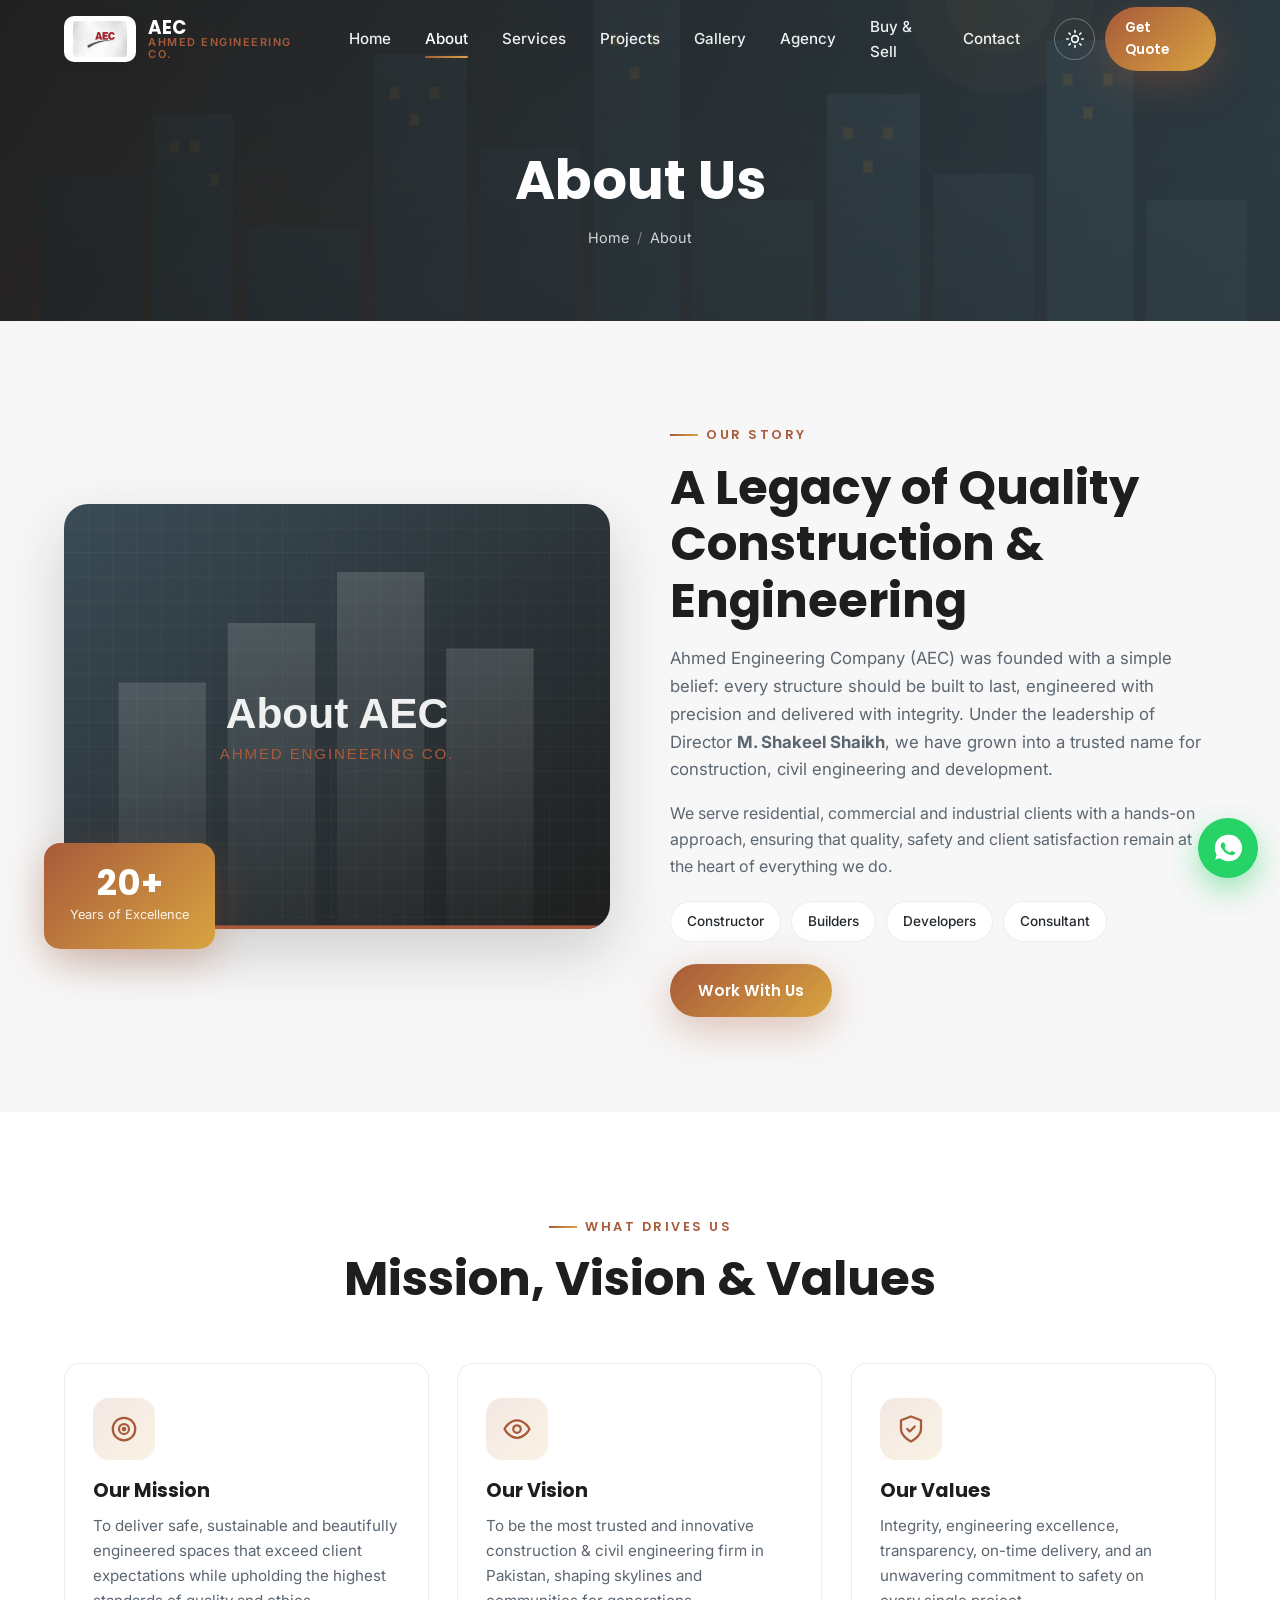
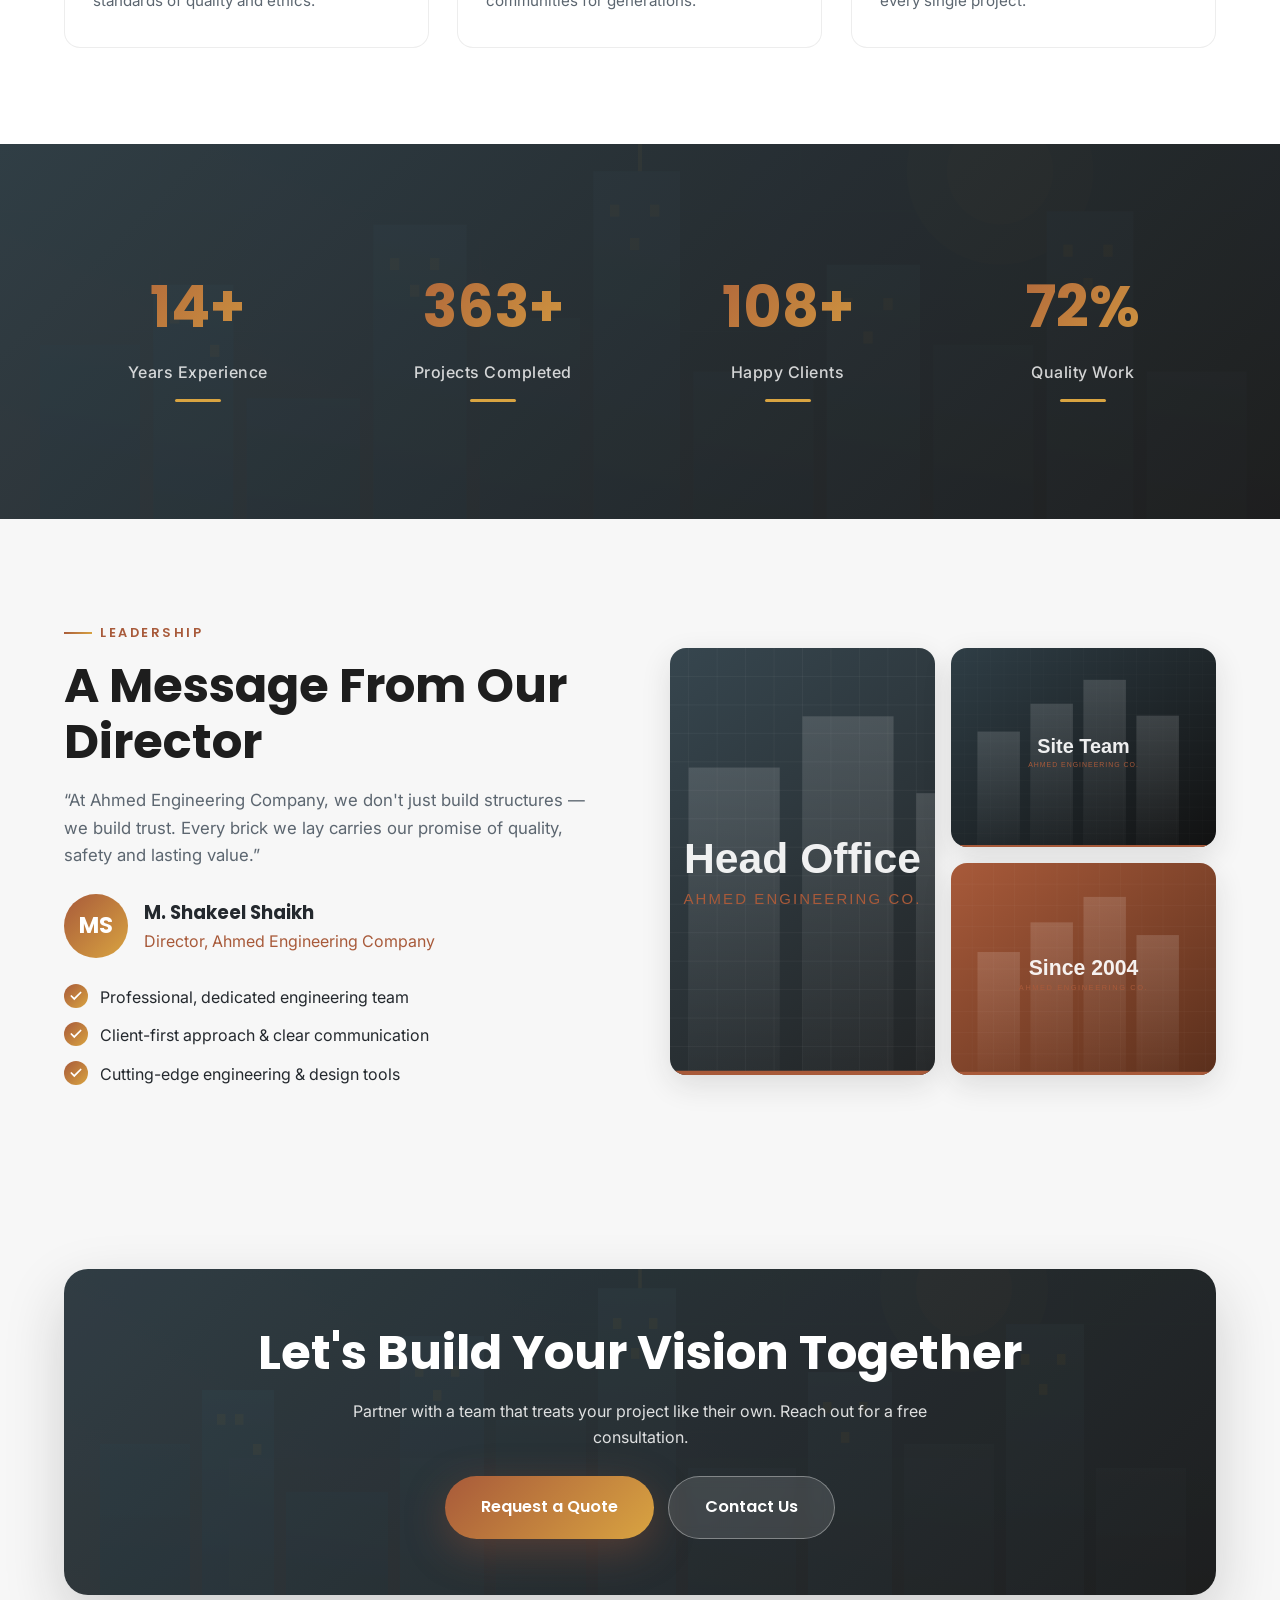
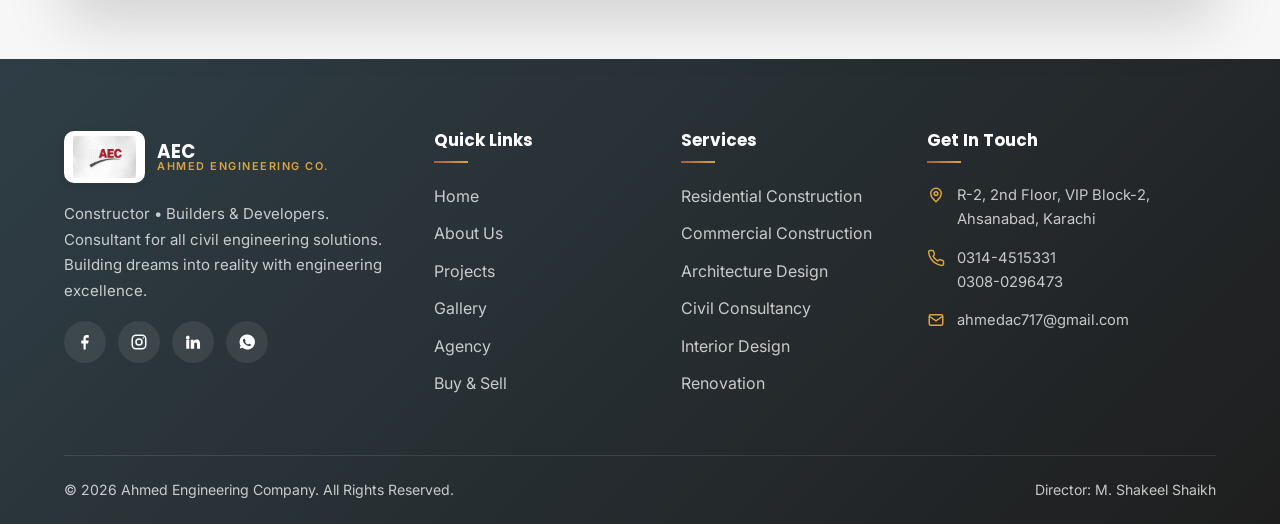
==== about.html @ 9e01f7b5 "wibsite first layer" ====
<!DOCTYPE html>
<html lang="en" data-theme="light">
<head>
  <meta charset="UTF-8" />
  <meta name="viewport" content="width=device-width, initial-scale=1.0" />
  <title>About Us | Ahmed Engineering Company (AEC)</title>
  <meta name="description" content="Learn about Ahmed Engineering Company (AEC) — our mission, vision, experience and professional team led by Director M. Shakeel Shaikh." />
  <meta name="theme-color" content="#A85A3A" />
  <meta property="og:title" content="About Ahmed Engineering Company (AEC)" />
  <meta property="og:description" content="Mission, vision, experience and engineering excellence." />
  <meta property="og:image" content="images/about-main.svg" />
  <link rel="icon" type="image/png" href="images/logo.png" />
  <link rel="preconnect" href="https://fonts.googleapis.com" />
  <link rel="preconnect" href="https://fonts.gstatic.com" crossorigin />
  <link href="https://fonts.googleapis.com/css2?family=Poppins:wght@500;600;700;800&family=Inter:wght@400;500;600&display=swap" rel="stylesheet" />
  <link rel="stylesheet" href="css/style.css" />
  <link rel="stylesheet" href="css/responsive.css" />
</head>
<body>
  <div id="preloader"><div class="preloader-inner"><img src="images/logo.png" alt="AEC logo" class="preloader-logo" /><div class="loader-bar"><span></span></div><div class="preloader-text">LOADING</div></div></div>

  <header class="navbar scrolled">
    <div class="container">
      <a href="index.html" class="brand" aria-label="Home"><img src="images/logo.png" alt="AEC logo" /><span class="brand-text"><b>AEC</b><span>Ahmed Engineering Co.</span></span></a>
      <nav class="nav-links" aria-label="Primary">
        <a href="index.html">Home</a><a href="about.html">About</a><a href="services.html">Services</a><a href="projects.html">Projects</a><a href="gallery.html">Gallery</a><a href="agency.html">Agency</a><a href="buy-sell.html">Buy &amp; Sell</a><a href="contact.html">Contact</a>
      </nav>
      <div class="nav-actions">
        <button class="nav-icon-btn theme-toggle" aria-label="Toggle dark mode"><svg viewBox="0 0 24 24" fill="none" stroke="currentColor" stroke-width="2" stroke-linecap="round" width="20" height="20"><circle cx="12" cy="12" r="4"/><path d="M12 2v2M12 20v2M4.9 4.9l1.4 1.4M17.7 17.7l1.4 1.4M2 12h2M20 12h2M4.9 19.1l1.4-1.4M17.7 6.3l1.4-1.4"/></svg></button>
        <a href="#" class="btn btn-sm nav-cta" data-modal-open="quoteModal">Get Quote</a>
        <button class="hamburger" aria-label="Open menu"><span></span><span></span><span></span></button>
      </div>
    </div>
  </header>
  <nav class="mobile-menu" aria-label="Mobile">
    <a href="index.html">Home</a><a href="about.html">About</a><a href="services.html">Services</a><a href="projects.html">Projects</a><a href="gallery.html">Gallery</a><a href="agency.html">Agency</a><a href="buy-sell.html">Buy &amp; Sell</a><a href="contact.html">Contact</a>
    <a href="#" class="btn" data-modal-open="quoteModal">Request a Quote</a>
  </nav>

  <!-- PAGE HERO -->
  <section class="page-hero">
    <div class="hero-bg"></div>
    <div class="container">
      <h1 class="reveal fade">About Us</h1>
      <div class="breadcrumb reveal fade" data-delay="1"><a href="index.html">Home</a><span class="sep">/</span> About</div>
    </div>
  </section>

  <!-- INTRO -->
  <section class="section">
    <div class="container split">
      <div class="split-media reveal left">
        <div class="image-frame"><img src="images/about-main.svg" alt="AEC company" /></div>
        <div class="exp-badge"><b>20+</b><span>Years of Excellence</span></div>
      </div>
      <div class="split-body reveal right">
        <span class="eyebrow">Our Story</span>
        <h2 class="section-title">A Legacy of Quality Construction &amp; Engineering</h2>
        <p class="section-lead">Ahmed Engineering Company (AEC) was founded with a simple belief: every structure should be built to last, engineered with precision and delivered with integrity. Under the leadership of Director <strong>M. Shakeel Shaikh</strong>, we have grown into a trusted name for construction, civil engineering and development.</p>
        <p style="margin:16px 0;color:var(--text-muted);">We serve residential, commercial and industrial clients with a hands-on approach, ensuring that quality, safety and client satisfaction remain at the heart of everything we do.</p>
        <div class="pill-row" style="margin:22px 0;">
          <span class="pill">Constructor</span><span class="pill">Builders</span><span class="pill">Developers</span><span class="pill">Consultant</span>
        </div>
        <a href="contact.html" class="btn">Work With Us</a>
      </div>
    </div>
  </section>

  <!-- MISSION VISION VALUES -->
  <section class="section" style="background:var(--surface);">
    <div class="container">
      <div class="section-head center">
        <span class="eyebrow reveal fade">What Drives Us</span>
        <h2 class="section-title reveal" data-delay="1">Mission, Vision &amp; Values</h2>
      </div>
      <div class="grid grid-3">
        <div class="service-card reveal" data-delay="1">
          <div class="svc-icon"><svg viewBox="0 0 24 24" fill="none" stroke="currentColor" stroke-width="1.8" stroke-linecap="round" stroke-linejoin="round"><circle cx="12" cy="12" r="9"/><circle cx="12" cy="12" r="4"/><circle cx="12" cy="12" r="1" fill="currentColor"/></svg></div>
          <h3>Our Mission</h3>
          <p>To deliver safe, sustainable and beautifully engineered spaces that exceed client expectations while upholding the highest standards of quality and ethics.</p>
        </div>
        <div class="service-card reveal" data-delay="2">
          <div class="svc-icon"><svg viewBox="0 0 24 24" fill="none" stroke="currentColor" stroke-width="1.8" stroke-linecap="round" stroke-linejoin="round"><path d="M2 12s3.5-7 10-7 10 7 10 7-3.5 7-10 7-10-7-10-7z"/><circle cx="12" cy="12" r="3"/></svg></div>
          <h3>Our Vision</h3>
          <p>To be the most trusted and innovative construction &amp; civil engineering firm in Pakistan, shaping skylines and communities for generations.</p>
        </div>
        <div class="service-card reveal" data-delay="3">
          <div class="svc-icon"><svg viewBox="0 0 24 24" fill="none" stroke="currentColor" stroke-width="1.8" stroke-linecap="round" stroke-linejoin="round"><path d="M12 22s8-4 8-10V5l-8-3-8 3v7c0 6 8 10 8 10z"/><path d="M9 12l2 2 4-4"/></svg></div>
          <h3>Our Values</h3>
          <p>Integrity, engineering excellence, transparency, on-time delivery, and an unwavering commitment to safety on every single project.</p>
        </div>
      </div>
    </div>
  </section>

  <!-- STATS -->
  <section class="section stats">
    <div class="container">
      <div class="grid grid-4">
        <div class="stat reveal" data-delay="1"><div class="num"><span data-count="20" data-suffix="+">0</span></div><div class="label">Years Experience</div><div class="bar"></div></div>
        <div class="stat reveal" data-delay="2"><div class="num"><span data-count="500" data-suffix="+">0</span></div><div class="label">Projects Completed</div><div class="bar"></div></div>
        <div class="stat reveal" data-delay="3"><div class="num"><span data-count="150" data-suffix="+">0</span></div><div class="label">Happy Clients</div><div class="bar"></div></div>
        <div class="stat reveal" data-delay="4"><div class="num"><span data-count="100" data-suffix="%">0</span></div><div class="label">Quality Work</div><div class="bar"></div></div>
      </div>
    </div>
  </section>

  <!-- DIRECTOR / TEAM NOTE -->
  <section class="section">
    <div class="container split">
      <div class="split-body reveal left">
        <span class="eyebrow">Leadership</span>
        <h2 class="section-title">A Message From Our Director</h2>
        <p class="section-lead">&ldquo;At Ahmed Engineering Company, we don't just build structures — we build trust. Every brick we lay carries our promise of quality, safety and lasting value.&rdquo;</p>
        <div style="display:flex;align-items:center;gap:16px;margin-top:24px;">
          <div class="testi-avatar" style="width:64px;height:64px;font-size:1.4rem;">MS</div>
          <div><b style="font-family:var(--font-head);font-size:1.15rem;">M. Shakeel Shaikh</b><br /><span style="color:var(--primary);">Director, Ahmed Engineering Company</span></div>
        </div>
        <ul class="check-list" style="margin-top:26px;">
          <li><span class="ck"><svg viewBox="0 0 24 24" fill="none" stroke="currentColor" stroke-width="3" stroke-linecap="round"><path d="M20 6L9 17l-5-5"/></svg></span> Professional, dedicated engineering team</li>
          <li><span class="ck"><svg viewBox="0 0 24 24" fill="none" stroke="currentColor" stroke-width="3" stroke-linecap="round"><path d="M20 6L9 17l-5-5"/></svg></span> Client-first approach &amp; clear communication</li>
          <li><span class="ck"><svg viewBox="0 0 24 24" fill="none" stroke="currentColor" stroke-width="3" stroke-linecap="round"><path d="M20 6L9 17l-5-5"/></svg></span> Cutting-edge engineering &amp; design tools</li>
        </ul>
      </div>
      <div class="split-media reveal right">
        <div class="image-stack">
          <img src="images/office1.svg" alt="Head office" />
          <img src="images/office3.svg" alt="Site team" />
          <img src="images/about-1.svg" alt="Team meeting" />
        </div>
      </div>
    </div>
  </section>

  <!-- CTA -->
  <section class="section-sm">
    <div class="container">
      <div class="cta-band reveal">
        <h2 class="section-title">Let's Build Your Vision Together</h2>
        <p>Partner with a team that treats your project like their own. Reach out for a free consultation.</p>
        <div class="cta-actions">
          <a href="#" class="btn btn-lg" data-modal-open="quoteModal">Request a Quote</a>
          <a href="contact.html" class="btn btn-lg btn-ghost">Contact Us</a>
        </div>
      </div>
    </div>
  </section>

  <!-- FOOTER (shared) -->
  <footer class="footer">
    <div class="container">
      <div class="footer-grid">
        <div class="footer-about">
          <a href="index.html" class="brand"><img src="images/logo.png" alt="AEC logo" /><span class="brand-text"><b>AEC</b><span style="color:var(--accent);">Ahmed Engineering Co.</span></span></a>
          <p>Constructor • Builders &amp; Developers. Consultant for all civil engineering solutions. Building dreams into reality with engineering excellence.</p>
          <div class="footer-socials">
            <a href="#" aria-label="Facebook"><svg viewBox="0 0 24 24" fill="currentColor"><path d="M13 22v-8h3l1-4h-4V8c0-1 .3-1.7 1.8-1.7H17V2.9C16.5 2.8 15.4 2.7 14.2 2.7 11.7 2.7 10 4.2 10 7.1V10H7v4h3v8z"/></svg></a>
            <a href="#" aria-label="Instagram"><svg viewBox="0 0 24 24" fill="none" stroke="currentColor" stroke-width="2"><rect x="3" y="3" width="18" height="18" rx="5"/><circle cx="12" cy="12" r="4"/><circle cx="17.5" cy="6.5" r="1" fill="currentColor" stroke="none"/></svg></a>
            <a href="#" aria-label="LinkedIn"><svg viewBox="0 0 24 24" fill="currentColor"><path d="M4.98 3.5A2.5 2.5 0 002.5 6a2.5 2.5 0 005 0 2.5 2.5 0 00-2.52-2.5zM3 8.98h4V21H3zM9 8.98h3.8v1.64h.05c.53-1 1.83-2.06 3.76-2.06 4.02 0 4.76 2.64 4.76 6.08V21h-4v-5.3c0-1.26-.02-2.9-1.77-2.9-1.77 0-2.04 1.38-2.04 2.8V21H9z"/></svg></a>
            <a href="https://wa.me/923144515331" aria-label="WhatsApp"><svg viewBox="0 0 24 24" fill="currentColor"><path d="M12 2a10 10 0 00-8.6 15l-1 3.6 3.7-1A10 10 0 1012 2zm5.3 14.2c-.2.6-1.3 1.2-1.8 1.2s-1.2.2-3.7-.9-4-3.6-4.2-3.8-1-1.3-1-2.5.6-1.8.9-2.1c.2-.2.5-.3.7-.3h.5c.2 0 .4 0 .6.5l.8 2c.1.2.1.4 0 .5l-.4.6c-.2.2-.3.4-.1.7s.7 1.2 1.5 1.9c1 .9 1.8 1.1 2.1 1.3s.4.1.6-.1l.7-.8c.2-.2.4-.2.6-.1l1.9.9c.2.1.4.2.5.3s.1.7-.1 1.3z"/></svg></a>
          </div>
        </div>
        <div><h4>Quick Links</h4><ul class="footer-links"><li><a href="index.html">Home</a></li><li><a href="about.html">About Us</a></li><li><a href="projects.html">Projects</a></li><li><a href="gallery.html">Gallery</a></li><li><a href="agency.html">Agency</a></li><li><a href="buy-sell.html">Buy &amp; Sell</a></li></ul></div>
        <div><h4>Services</h4><ul class="footer-links"><li><a href="services.html">Residential Construction</a></li><li><a href="services.html">Commercial Construction</a></li><li><a href="services.html">Architecture Design</a></li><li><a href="services.html">Civil Consultancy</a></li><li><a href="services.html">Interior Design</a></li><li><a href="services.html">Renovation</a></li></ul></div>
        <div><h4>Get In Touch</h4><ul class="footer-contact">
          <li><svg viewBox="0 0 24 24" fill="none" stroke="currentColor" stroke-width="2"><path d="M12 21s-7-6.2-7-11a7 7 0 0114 0c0 4.8-7 11-7 11z"/><circle cx="12" cy="10" r="2.5"/></svg><span>R-2, 2nd Floor, VIP Block-2, Ahsanabad, Karachi</span></li>
          <li><svg viewBox="0 0 24 24" fill="none" stroke="currentColor" stroke-width="2"><path d="M22 16.9v3a2 2 0 01-2.2 2 19.8 19.8 0 01-8.6-3 19.5 19.5 0 01-6-6 19.8 19.8 0 01-3-8.6A2 2 0 014.1 2h3a2 2 0 012 1.7c.1.9.3 1.8.6 2.6a2 2 0 01-.5 2.1L8.1 9.9a16 16 0 006 6l1.5-1.1a2 2 0 012.1-.5c.8.3 1.7.5 2.6.6a2 2 0 011.7 2z"/></svg><span><a href="tel:03144515331">0314-4515331</a><br /><a href="tel:03080296473">0308-0296473</a></span></li>
          <li><svg viewBox="0 0 24 24" fill="none" stroke="currentColor" stroke-width="2"><rect x="3" y="5" width="18" height="14" rx="2"/><path d="M3 7l9 6 9-6"/></svg><a href="mailto:ahmedac717@gmail.com">ahmedac717@gmail.com</a></li>
        </ul></div>
      </div>
      <div class="footer-bottom"><span>&copy; <span class="js-year">2026</span> Ahmed Engineering Company. All Rights Reserved.</span><span>Director: M. Shakeel Shaikh</span></div>
    </div>
  </footer>

  <a class="whatsapp-float" href="https://wa.me/923144515331?text=Hello%20Ahmed%20Engineering%20Company%2C%20I%20need%20information%20about%20your%20construction%20services." target="_blank" rel="noopener" aria-label="Chat on WhatsApp"><span class="wa-tip">Chat with us</span><svg viewBox="0 0 24 24" fill="currentColor"><path d="M12 2a10 10 0 00-8.6 15l-1 3.6 3.7-1A10 10 0 1012 2zm5.3 14.2c-.2.6-1.3 1.2-1.8 1.2s-1.2.2-3.7-.9-4-3.6-4.2-3.8-1-1.3-1-2.5.6-1.8.9-2.1c.2-.2.5-.3.7-.3h.5c.2 0 .4 0 .6.5l.8 2c.1.2.1.4 0 .5l-.4.6c-.2.2-.3.4-.1.7s.7 1.2 1.5 1.9c1 .9 1.8 1.1 2.1 1.3s.4.1.6-.1l.7-.8c.2-.2.4-.2.6-.1l1.9.9c.2.1.4.2.5.3s.1.7-.1 1.3z"/></svg></a>
  <button class="back-top" aria-label="Back to top"><svg viewBox="0 0 24 24" fill="none" stroke="currentColor" stroke-width="2.5" stroke-linecap="round"><path d="M12 19V5M5 12l7-7 7 7"/></svg></button>

  <!-- QUOTE MODAL -->
  <div class="modal" id="quoteModal" role="dialog" aria-modal="true" aria-labelledby="quoteTitle">
    <div class="modal-backdrop"></div>
    <div class="modal-box">
      <button class="modal-close" data-modal-close aria-label="Close"><svg viewBox="0 0 24 24" fill="none" stroke="currentColor" stroke-width="2" stroke-linecap="round"><path d="M18 6L6 18M6 6l12 12"/></svg></button>
      <h3 id="quoteTitle">Request a Quote</h3>
      <p class="sub">Tell us about your project and we'll get back to you within 24 hours.</p>
      <form class="form-grid" data-validate data-message="Thank you! Your quote request has been received." novalidate>
        <div class="field"><label>Full Name</label><input type="text" placeholder="Your name" data-required /><span class="error-msg"></span></div>
        <div class="field"><label>Phone Number</label><input type="tel" placeholder="03XX-XXXXXXX" data-required data-type="phone" /><span class="error-msg"></span></div>
        <div class="field"><label>Service Needed</label><select data-required><option value="">Select a service</option><option>Residential Construction</option><option>Commercial Construction</option><option>Architecture Design</option><option>Civil Engineering Consultancy</option><option>Interior Design</option><option>Renovation</option><option>Other</option></select><span class="error-msg"></span></div>
        <div class="field"><label>Project Details</label><textarea placeholder="Briefly describe your project..." data-required></textarea><span class="error-msg"></span></div>
        <p class="form-success"></p>
        <button type="submit" class="btn btn-lg">Submit Request</button>
      </form>
    </div>
  </div>

  <script src="js/script.js"></script>
</body>
</html>
---- css/style.css ----
/* =====================================================================
   Ahmed Engineering Company (AEC) — Main Stylesheet
   Premium Architecture & Construction Theme
   Author: AEC Web
   Sections: 1.Variables 2.Reset 3.Utilities 4.Preloader 5.Navbar
   6.Buttons 7.Hero 8.Sections 9.Cards 10.Counters 11.Timeline
   12.Testimonials 13.FAQ 14.Forms 15.Footer 16.Floating UI
   17.Modals/Lightbox 18.Animations
   ===================================================================== */

/* ------------------------- 1. VARIABLES ---------------------------- */
:root {
  --primary: #A85A3A;
  --primary-dark: #8a4629;
  --dark: #1E1E1E;
  --secondary: #2F3E46;
  --accent: #D9A441;
  --bg: #F7F7F7;
  --white: #FFFFFF;

  /* Semantic (light theme) */
  --page-bg: var(--bg);
  --surface: var(--white);
  --surface-2: #ffffff;
  --text: #24292e;
  --text-muted: #5c6670;
  --heading: #1E1E1E;
  --border: rgba(30, 30, 30, 0.08);
  --nav-bg: rgba(255, 255, 255, 0.72);
  --glass-bg: rgba(255, 255, 255, 0.55);
  --glass-border: rgba(255, 255, 255, 0.4);

  --grad-primary: linear-gradient(135deg, #A85A3A 0%, #D9A441 100%);
  --grad-dark: linear-gradient(135deg, #2F3E46 0%, #1E1E1E 100%);

  --shadow-sm: 0 2px 8px rgba(30, 30, 30, 0.08);
  --shadow-md: 0 10px 30px rgba(30, 30, 30, 0.12);
  --shadow-lg: 0 24px 60px rgba(30, 30, 30, 0.18);
  --shadow-glow: 0 12px 40px rgba(168, 90, 58, 0.35);

  --radius-sm: 10px;
  --radius: 16px;
  --radius-lg: 24px;
  --radius-pill: 999px;

  --font-head: 'Poppins', system-ui, sans-serif;
  --font-body: 'Inter', system-ui, sans-serif;

  --container: 1200px;
  --nav-h: 78px;
  --transition: 0.35s cubic-bezier(0.16, 1, 0.3, 1);
}

/* Dark theme overrides */
[data-theme="dark"] {
  --page-bg: #141414;
  --surface: #1f1f1f;
  --surface-2: #262626;
  --text: #e6e6e6;
  --text-muted: #a5adb5;
  --heading: #ffffff;
  --border: rgba(255, 255, 255, 0.09);
  --nav-bg: rgba(20, 20, 20, 0.72);
  --glass-bg: rgba(38, 38, 38, 0.55);
  --glass-border: rgba(255, 255, 255, 0.08);
  --shadow-sm: 0 2px 8px rgba(0, 0, 0, 0.4);
  --shadow-md: 0 10px 30px rgba(0, 0, 0, 0.5);
  --shadow-lg: 0 24px 60px rgba(0, 0, 0, 0.6);
}

/* ------------------------- 2. RESET -------------------------------- */
*, *::before, *::after { box-sizing: border-box; margin: 0; padding: 0; }
html { scroll-behavior: smooth; -webkit-text-size-adjust: 100%; }
body {
  font-family: var(--font-body);
  color: var(--text);
  background: var(--page-bg);
  line-height: 1.65;
  overflow-x: hidden;
  transition: background var(--transition), color var(--transition);
}
img { max-width: 100%; display: block; }
a { color: inherit; text-decoration: none; }
ul { list-style: none; }
button, input, textarea, select { font-family: inherit; font-size: inherit; color: inherit; }
h1, h2, h3, h4, h5 { font-family: var(--font-head); color: var(--heading); font-weight: 700; line-height: 1.18; }
:focus-visible { outline: 3px solid var(--accent); outline-offset: 2px; }

/* ------------------------- 3. UTILITIES ---------------------------- */
.container { width: 100%; max-width: var(--container); margin: 0 auto; padding: 0 24px; }
.section { padding: 96px 0; }
.section-sm { padding: 64px 0; }
.text-center { text-align: center; }
.grad-text {
  background: var(--grad-primary);
  -webkit-background-clip: text; background-clip: text;
  -webkit-text-fill-color: transparent; color: transparent;
}
.eyebrow {
  display: inline-flex; align-items: center; gap: 8px;
  font-family: var(--font-head); font-weight: 600; font-size: 0.8rem;
  letter-spacing: 2.5px; text-transform: uppercase; color: var(--primary);
  margin-bottom: 14px;
}
.eyebrow::before { content: ""; width: 28px; height: 2px; background: var(--grad-primary); }
.section-title { font-size: clamp(1.9rem, 4vw, 3rem); margin-bottom: 16px; }
.section-lead { color: var(--text-muted); max-width: 640px; font-size: 1.05rem; }
.section-head { margin-bottom: 56px; }
.section-head.center { text-align: center; }
.section-head.center .section-lead { margin: 0 auto; }
.divider-line { height: 1px; background: var(--border); border: 0; }

/* ------------------------- 4. PRELOADER ---------------------------- */
#preloader {
  position: fixed; inset: 0; z-index: 9999;
  display: grid; place-items: center;
  background: var(--grad-dark);
  transition: opacity 0.6s ease, visibility 0.6s ease;
}
#preloader.hidden { opacity: 0; visibility: hidden; }
.preloader-inner { display: grid; place-items: center; gap: 22px; }
.preloader-logo {
  width: 130px; filter: drop-shadow(0 8px 24px rgba(0,0,0,0.4));
  animation: floaty 2.4s ease-in-out infinite;
  background: #fff; padding: 10px 16px; border-radius: 12px;
}
.loader-bar { width: 190px; height: 4px; border-radius: 4px; background: rgba(255,255,255,0.15); overflow: hidden; }
.loader-bar span { display: block; height: 100%; width: 40%; background: var(--grad-primary); border-radius: 4px; animation: loaderMove 1.1s ease-in-out infinite; }
.preloader-text { color: rgba(255,255,255,0.7); font-family: var(--font-head); letter-spacing: 4px; font-size: 0.75rem; }
@keyframes loaderMove { 0% { transform: translateX(-120%); } 100% { transform: translateX(360%); } }
@keyframes floaty { 0%,100% { transform: translateY(0); } 50% { transform: translateY(-10px); } }

/* ------------------------- 5. NAVBAR ------------------------------- */
.navbar {
  position: fixed; top: 0; left: 0; right: 0; z-index: 1000;
  height: var(--nav-h);
  display: flex; align-items: center;
  background: transparent;
  transition: background var(--transition), box-shadow var(--transition), height var(--transition);
}
.navbar .container { display: flex; align-items: center; justify-content: space-between; gap: 20px; }
.navbar.scrolled {
  background: var(--nav-bg);
  backdrop-filter: blur(16px) saturate(160%);
  -webkit-backdrop-filter: blur(16px) saturate(160%);
  box-shadow: var(--shadow-sm);
  height: 66px;
  border-bottom: 1px solid var(--border);
}
.brand { display: flex; align-items: center; gap: 12px; }
.brand img { height: 46px; width: auto; background: #fff; padding: 5px 9px; border-radius: 10px; box-shadow: var(--shadow-sm); }
.brand-text { display: flex; flex-direction: column; line-height: 1.05; }
.brand-text b { font-family: var(--font-head); font-weight: 700; font-size: 1.15rem; color: var(--heading); }
.brand-text span { font-size: 0.68rem; letter-spacing: 1.5px; text-transform: uppercase; color: var(--primary); font-weight: 600; }
/* On transparent hero, force light brand text */
.navbar:not(.scrolled) .brand-text b { color: #fff; }
.navbar:not(.scrolled) .nav-links a { color: rgba(255,255,255,0.92); }
.navbar:not(.scrolled) .nav-icon-btn { color: #fff; border-color: rgba(255,255,255,0.3); }

.nav-links { display: flex; align-items: center; gap: 6px; }
.nav-links a {
  position: relative; padding: 10px 14px; border-radius: var(--radius-pill);
  font-weight: 500; font-size: 0.95rem; color: var(--text);
  transition: color var(--transition), background var(--transition);
}
.nav-links a::after {
  content: ""; position: absolute; left: 14px; right: 14px; bottom: 4px; height: 2px;
  background: var(--grad-primary); transform: scaleX(0); transform-origin: left;
  transition: transform var(--transition); border-radius: 2px;
}
.nav-links a:hover, .nav-links a.active { color: var(--primary); }
.nav-links a.active::after, .nav-links a:hover::after { transform: scaleX(1); }
.navbar:not(.scrolled) .nav-links a:hover, .navbar:not(.scrolled) .nav-links a.active { color: #fff; }

.nav-actions { display: flex; align-items: center; gap: 10px; }
.nav-icon-btn {
  width: 42px; height: 42px; display: grid; place-items: center;
  border-radius: 50%; border: 1px solid var(--border); background: transparent;
  color: var(--text); cursor: pointer; transition: var(--transition);
}
.nav-icon-btn:hover { background: var(--primary); color: #fff; border-color: var(--primary); transform: translateY(-2px); }
.nav-cta { display: inline-flex; }

.hamburger {
  display: none; width: 44px; height: 44px; border: 0; background: transparent; cursor: pointer;
  flex-direction: column; justify-content: center; align-items: center; gap: 5px;
}
.hamburger span { width: 24px; height: 2px; background: var(--heading); border-radius: 2px; transition: var(--transition); }
.navbar:not(.scrolled) .hamburger span { background: #fff; }
.hamburger.open span:nth-child(1) { transform: translateY(7px) rotate(45deg); }
.hamburger.open span:nth-child(2) { opacity: 0; }
.hamburger.open span:nth-child(3) { transform: translateY(-7px) rotate(-45deg); }

/* Mobile menu overlay */
.mobile-menu {
  position: fixed; inset: 0; z-index: 999; padding: 100px 28px 40px;
  background: var(--grad-dark);
  display: flex; flex-direction: column; gap: 6px;
  transform: translateX(100%); transition: transform 0.45s cubic-bezier(0.16,1,0.3,1);
  visibility: hidden;
}
.mobile-menu.open { transform: translateX(0); visibility: visible; }
.mobile-menu a {
  color: #fff; font-family: var(--font-head); font-size: 1.35rem; font-weight: 500;
  padding: 14px 4px; border-bottom: 1px solid rgba(255,255,255,0.08);
}
.mobile-menu a.active { color: var(--accent); }
.mobile-menu .btn { margin-top: 24px; }

/* ------------------------- 6. BUTTONS ------------------------------ */
.btn {
  --btn-bg: var(--grad-primary);
  position: relative; overflow: hidden;
  display: inline-flex; align-items: center; justify-content: center; gap: 9px;
  padding: 14px 28px; border: 0; border-radius: var(--radius-pill); cursor: pointer;
  font-family: var(--font-head); font-weight: 600; font-size: 0.95rem;
  background: var(--btn-bg); color: #fff; box-shadow: var(--shadow-glow);
  transition: transform var(--transition), box-shadow var(--transition), background var(--transition);
  isolation: isolate;
}
.btn:hover { transform: translateY(-3px); box-shadow: 0 18px 44px rgba(168,90,58,0.45); }
.btn:active { transform: translateY(-1px) scale(0.99); }
.btn svg { width: 18px; height: 18px; }
.btn-outline { background: transparent; color: var(--primary); border: 2px solid var(--primary); box-shadow: none; }
.btn-outline:hover { background: var(--primary); color: #fff; box-shadow: var(--shadow-glow); }
.btn-ghost { background: rgba(255,255,255,0.12); color: #fff; box-shadow: none; border: 1px solid rgba(255,255,255,0.35); backdrop-filter: blur(6px); }
.btn-ghost:hover { background: rgba(255,255,255,0.22); box-shadow: none; }
.btn-dark { background: var(--grad-dark); }
.btn-sm { padding: 10px 20px; font-size: 0.85rem; }
.btn-lg { padding: 17px 36px; font-size: 1.02rem; }
/* Ripple element injected by JS */
.ripple { position: absolute; border-radius: 50%; transform: scale(0); background: rgba(255,255,255,0.5); animation: ripple 0.6s ease-out; pointer-events: none; z-index: -1; }
@keyframes ripple { to { transform: scale(3.2); opacity: 0; } }

/* ------------------------- 7. HERO -------------------------------- */
.hero {
  position: relative; min-height: 100vh; display: flex; align-items: center;
  color: #fff; overflow: hidden;
}
.hero-bg {
  position: absolute; inset: -10% 0; z-index: -2;
  background: url("../images/hero.svg") center/cover no-repeat;
  will-change: transform;
}
.hero::after {
  content: ""; position: absolute; inset: 0; z-index: -1;
  background: linear-gradient(120deg, rgba(30,30,30,0.85) 0%, rgba(47,62,70,0.68) 55%, rgba(168,90,58,0.45) 100%);
}
.hero-content { max-width: 760px; padding-top: var(--nav-h); }
.hero-badge {
  display: inline-flex; align-items: center; gap: 8px; padding: 8px 16px;
  border-radius: var(--radius-pill); background: rgba(255,255,255,0.12);
  border: 1px solid rgba(255,255,255,0.25); backdrop-filter: blur(8px);
  font-size: 0.8rem; letter-spacing: 1px; margin-bottom: 22px; font-weight: 500;
}
.hero-badge .dot { width: 9px; height: 9px; border-radius: 50%; background: var(--accent); box-shadow: 0 0 0 4px rgba(217,164,65,0.25); }
.hero h1 { color: #fff; font-size: clamp(2.4rem, 6vw, 4.6rem); letter-spacing: -1px; margin-bottom: 20px; }
.hero h1 span { display: inline-block; }
.hero p { font-size: clamp(1rem, 2vw, 1.22rem); color: rgba(255,255,255,0.88); max-width: 600px; margin-bottom: 34px; }
.hero-actions { display: flex; flex-wrap: wrap; gap: 16px; }
.hero-scroll {
  position: absolute; bottom: 28px; left: 50%; transform: translateX(-50%);
  display: flex; flex-direction: column; align-items: center; gap: 8px;
  color: rgba(255,255,255,0.75); font-size: 0.72rem; letter-spacing: 2px; text-transform: uppercase;
}
.hero-scroll .mouse { width: 26px; height: 42px; border: 2px solid rgba(255,255,255,0.6); border-radius: 14px; position: relative; }
.hero-scroll .mouse::before { content: ""; position: absolute; top: 8px; left: 50%; transform: translateX(-50%); width: 4px; height: 8px; background: #fff; border-radius: 2px; animation: scrollWheel 1.6s infinite; }
@keyframes scrollWheel { 0% { opacity: 0; transform: translate(-50%, 0); } 40% { opacity: 1; } 80% { opacity: 0; transform: translate(-50%, 14px); } }

/* small page hero for inner pages */
.page-hero {
  position: relative; padding: calc(var(--nav-h) + 70px) 0 70px; color: #fff; text-align: center; overflow: hidden;
}
.page-hero .hero-bg { inset: 0; }
.page-hero::after { content: ""; position: absolute; inset: 0; z-index: -1; background: linear-gradient(120deg, rgba(30,30,30,0.9), rgba(47,62,70,0.7)); }
.page-hero h1 { color: #fff; font-size: clamp(2rem, 5vw, 3.4rem); margin-bottom: 12px; }
.breadcrumb { display: inline-flex; gap: 8px; align-items: center; color: rgba(255,255,255,0.8); font-size: 0.9rem; }
.breadcrumb a:hover { color: var(--accent); }
.breadcrumb .sep { opacity: 0.5; }

/* ------------------------- 8. LAYOUT GRIDS ------------------------- */
.grid { display: grid; gap: 28px; }
.grid-2 { grid-template-columns: repeat(2, 1fr); }
.grid-3 { grid-template-columns: repeat(3, 1fr); }
.grid-4 { grid-template-columns: repeat(4, 1fr); }
.split { display: grid; grid-template-columns: 1fr 1fr; gap: 60px; align-items: center; }

/* ------------------------- 9. CARDS ------------------------------- */
/* Service card */
.service-card {
  position: relative; background: var(--surface); border: 1px solid var(--border);
  border-radius: var(--radius); padding: 34px 28px; overflow: hidden;
  transition: transform var(--transition), box-shadow var(--transition), border-color var(--transition);
}
.service-card::before {
  content: ""; position: absolute; inset: 0; opacity: 0; transition: opacity var(--transition);
  background: var(--grad-primary); z-index: 0;
}
.service-card > * { position: relative; z-index: 1; }
.service-card:hover { transform: translateY(-10px); box-shadow: var(--shadow-lg); border-color: transparent; }
.service-card:hover::before { opacity: 1; }
.service-card:hover .svc-icon, .service-card:hover h3, .service-card:hover p { color: #fff; }
.service-card:hover .svc-icon { background: rgba(255,255,255,0.18); }
.svc-icon {
  width: 62px; height: 62px; border-radius: 16px; display: grid; place-items: center;
  background: linear-gradient(135deg, rgba(168,90,58,0.14), rgba(217,164,65,0.14));
  color: var(--primary); margin-bottom: 20px; transition: var(--transition);
}
.svc-icon svg { width: 30px; height: 30px; }
.service-card h3 { font-size: 1.2rem; margin-bottom: 10px; transition: color var(--transition); }
.service-card p { color: var(--text-muted); font-size: 0.95rem; transition: color var(--transition); }
.svc-num { position: absolute; top: 18px; right: 22px; font-family: var(--font-head); font-weight: 700; font-size: 2.2rem; opacity: 0.08; z-index: 1; }

/* Project card */
.project-card {
  position: relative; border-radius: var(--radius); overflow: hidden; background: var(--surface);
  box-shadow: var(--shadow-sm); transition: transform var(--transition), box-shadow var(--transition);
}
.project-card:hover { transform: translateY(-8px); box-shadow: var(--shadow-lg); }
.project-media { position: relative; aspect-ratio: 4/3; overflow: hidden; }
.project-media img { width: 100%; height: 100%; object-fit: cover; transition: transform 0.7s cubic-bezier(0.16,1,0.3,1); }
.project-card:hover .project-media img { transform: scale(1.09); }
.project-tag {
  position: absolute; top: 14px; left: 14px; z-index: 2; padding: 6px 14px; border-radius: var(--radius-pill);
  background: var(--grad-primary); color: #fff; font-size: 0.72rem; font-weight: 600; letter-spacing: 0.5px; text-transform: uppercase;
}
.project-body { padding: 22px 24px 26px; }
.project-body h3 { font-size: 1.2rem; margin-bottom: 6px; }
.project-loc { display: inline-flex; align-items: center; gap: 6px; color: var(--primary); font-size: 0.85rem; font-weight: 500; margin-bottom: 12px; }
.project-loc svg { width: 15px; height: 15px; }
.project-body p { color: var(--text-muted); font-size: 0.92rem; margin-bottom: 16px; }
.link-arrow { display: inline-flex; align-items: center; gap: 7px; color: var(--primary); font-weight: 600; font-family: var(--font-head); font-size: 0.9rem; }
.link-arrow svg { width: 17px; height: 17px; transition: transform var(--transition); }
.link-arrow:hover svg { transform: translateX(5px); }

/* Filter buttons */
.filter-bar { display: flex; flex-wrap: wrap; justify-content: center; gap: 10px; margin-bottom: 44px; }
.filter-btn {
  padding: 10px 22px; border-radius: var(--radius-pill); border: 1px solid var(--border);
  background: var(--surface); color: var(--text-muted); font-family: var(--font-head); font-weight: 500;
  cursor: pointer; transition: var(--transition);
}
.filter-btn:hover { color: var(--primary); border-color: var(--primary); }
.filter-btn.active { background: var(--grad-primary); color: #fff; border-color: transparent; box-shadow: var(--shadow-glow); }

/* Feature/glass card */
.glass-card {
  background: var(--glass-bg); border: 1px solid var(--glass-border); border-radius: var(--radius);
  backdrop-filter: blur(14px); -webkit-backdrop-filter: blur(14px); padding: 30px;
  box-shadow: var(--shadow-md);
}
.feature-item { display: flex; gap: 16px; align-items: flex-start; }
.feature-item .fi-icon { flex: 0 0 auto; width: 52px; height: 52px; border-radius: 14px; display: grid; place-items: center; background: var(--grad-primary); color: #fff; }
.feature-item .fi-icon svg { width: 25px; height: 25px; }
.feature-item h4 { font-size: 1.08rem; margin-bottom: 5px; }
.feature-item p { color: var(--text-muted); font-size: 0.92rem; }

/* Team card */
.team-card { background: var(--surface); border: 1px solid var(--border); border-radius: var(--radius); overflow: hidden; box-shadow: var(--shadow-sm); transition: var(--transition); }
.team-card:hover { transform: translateY(-8px); box-shadow: var(--shadow-lg); }
.team-photo { position: relative; aspect-ratio: 1/1; overflow: hidden; }
.team-photo img { width: 100%; height: 100%; object-fit: cover; transition: transform 0.6s; }
.team-card:hover .team-photo img { transform: scale(1.06); }
.team-social { position: absolute; inset: auto 0 0 0; display: flex; gap: 10px; justify-content: center; padding: 14px; background: linear-gradient(transparent, rgba(30,30,30,0.75)); transform: translateY(100%); transition: var(--transition); }
.team-card:hover .team-social { transform: translateY(0); }
.team-social a { width: 36px; height: 36px; border-radius: 50%; background: rgba(255,255,255,0.15); display: grid; place-items: center; color: #fff; backdrop-filter: blur(6px); transition: var(--transition); }
.team-social a:hover { background: var(--primary); }
.team-social svg { width: 16px; height: 16px; }
.team-body { padding: 20px; text-align: center; }
.team-body h3 { font-size: 1.12rem; }
.team-body span { color: var(--primary); font-size: 0.85rem; font-weight: 500; }

/* Property card */
.property-card { background: var(--surface); border: 1px solid var(--border); border-radius: var(--radius); overflow: hidden; box-shadow: var(--shadow-sm); transition: var(--transition); }
.property-card:hover { transform: translateY(-8px); box-shadow: var(--shadow-lg); }
.property-media { position: relative; aspect-ratio: 16/10; overflow: hidden; }
.property-media img { width: 100%; height: 100%; object-fit: cover; transition: transform 0.6s; }
.property-card:hover .property-media img { transform: scale(1.07); }
.property-status { position: absolute; top: 14px; left: 14px; padding: 6px 14px; border-radius: var(--radius-pill); font-size: 0.72rem; font-weight: 700; text-transform: uppercase; letter-spacing: 0.5px; color: #fff; }
.property-status.sale { background: #2e9e5b; }
.property-status.rent { background: var(--secondary); }
.property-price { position: absolute; bottom: 14px; right: 14px; padding: 8px 16px; border-radius: var(--radius-pill); background: var(--grad-primary); color: #fff; font-family: var(--font-head); font-weight: 700; }
.property-body { padding: 20px 22px 24px; }
.property-body h3 { font-size: 1.15rem; margin-bottom: 6px; }
.property-body .p-loc { display: inline-flex; gap: 6px; align-items: center; color: var(--text-muted); font-size: 0.86rem; margin-bottom: 14px; }
.property-body .p-loc svg { width: 15px; height: 15px; color: var(--primary); }
.property-body p { color: var(--text-muted); font-size: 0.9rem; margin-bottom: 16px; }
.property-meta { display: flex; gap: 18px; padding-top: 16px; border-top: 1px solid var(--border); }
.property-meta span { display: inline-flex; align-items: center; gap: 6px; font-size: 0.85rem; color: var(--text); font-weight: 500; }
.property-meta svg { width: 17px; height: 17px; color: var(--primary); }

/* ------------------------- 10. COUNTERS --------------------------- */
.stats { position: relative; background: var(--grad-dark); color: #fff; overflow: hidden; }
.stats::before { content: ""; position: absolute; inset: 0; background: url("../images/hero.svg") center/cover; opacity: 0.08; }
.stats .container { position: relative; }
.stat { text-align: center; padding: 20px; }
.stat .num { font-family: var(--font-head); font-weight: 700; font-size: clamp(2.4rem, 5vw, 3.6rem); background: var(--grad-primary); -webkit-background-clip: text; background-clip: text; -webkit-text-fill-color: transparent; }
.stat .label { color: rgba(255,255,255,0.8); font-weight: 500; letter-spacing: 0.5px; margin-top: 4px; }
.stat .bar { width: 46px; height: 3px; background: var(--accent); margin: 14px auto 0; border-radius: 3px; }

/* progress bars (live project progress) */
.progress-item { margin-bottom: 22px; }
.progress-top { display: flex; justify-content: space-between; margin-bottom: 8px; font-weight: 500; }
.progress-top small { color: var(--primary); font-weight: 700; font-family: var(--font-head); }
.progress-track { height: 10px; background: var(--border); border-radius: 10px; overflow: hidden; }
.progress-fill { height: 100%; width: 0; background: var(--grad-primary); border-radius: 10px; transition: width 1.4s cubic-bezier(0.16,1,0.3,1); }

/* ------------------------- 11. TIMELINE --------------------------- */
.timeline { position: relative; max-width: 820px; margin: 0 auto; padding-left: 8px; }
.timeline::before { content: ""; position: absolute; left: 18px; top: 8px; bottom: 8px; width: 2px; background: var(--border); }
.tl-item { position: relative; padding: 0 0 40px 60px; }
.tl-item::before { content: ""; position: absolute; left: 10px; top: 4px; width: 18px; height: 18px; border-radius: 50%; background: var(--grad-primary); box-shadow: 0 0 0 5px var(--page-bg), var(--shadow-glow); }
.tl-item .tl-year { display: inline-block; font-family: var(--font-head); font-weight: 700; color: var(--primary); margin-bottom: 4px; }
.tl-item h4 { font-size: 1.15rem; margin-bottom: 6px; }
.tl-item p { color: var(--text-muted); font-size: 0.95rem; }

/* ------------------------- 12. TESTIMONIALS ----------------------- */
.testi-slider { position: relative; max-width: 860px; margin: 0 auto; }
.testi-track { overflow: hidden; }
.testi-slides { display: flex; transition: transform 0.6s cubic-bezier(0.16,1,0.3,1); }
.testi-slide { min-width: 100%; padding: 8px; }
.testi-card { background: var(--surface); border: 1px solid var(--border); border-radius: var(--radius-lg); padding: 44px; text-align: center; box-shadow: var(--shadow-md); }
.testi-quote { font-size: 3rem; line-height: 1; color: var(--accent); font-family: var(--font-head); }
.testi-card p { font-size: 1.12rem; color: var(--text); margin: 14px 0 24px; font-style: italic; }
.testi-stars { color: var(--accent); margin-bottom: 18px; letter-spacing: 3px; }
.testi-person { display: flex; align-items: center; justify-content: center; gap: 14px; }
.testi-avatar { width: 56px; height: 56px; border-radius: 50%; background: var(--grad-primary); color: #fff; display: grid; place-items: center; font-family: var(--font-head); font-weight: 700; font-size: 1.2rem; }
.testi-person b { display: block; font-family: var(--font-head); }
.testi-person span { color: var(--text-muted); font-size: 0.85rem; }
.testi-nav { display: flex; justify-content: center; gap: 12px; margin-top: 26px; }
.testi-btn { width: 46px; height: 46px; border-radius: 50%; border: 1px solid var(--border); background: var(--surface); color: var(--text); cursor: pointer; display: grid; place-items: center; transition: var(--transition); }
.testi-btn:hover { background: var(--primary); color: #fff; border-color: var(--primary); }
.testi-dots { display: flex; justify-content: center; gap: 8px; margin-top: 18px; }
.testi-dot { width: 10px; height: 10px; border-radius: 50%; background: var(--border); border: 0; cursor: pointer; transition: var(--transition); }
.testi-dot.active { background: var(--grad-primary); width: 26px; border-radius: 10px; }

/* ------------------------- 13. FAQ -------------------------------- */
.faq-list { max-width: 820px; margin: 0 auto; display: grid; gap: 14px; }
.faq-item { background: var(--surface); border: 1px solid var(--border); border-radius: var(--radius); overflow: hidden; }
.faq-q { width: 100%; display: flex; justify-content: space-between; align-items: center; gap: 16px; padding: 20px 24px; background: transparent; border: 0; cursor: pointer; text-align: left; font-family: var(--font-head); font-weight: 600; font-size: 1.04rem; color: var(--heading); }
.faq-q .icon { flex: 0 0 auto; width: 30px; height: 30px; border-radius: 50%; background: var(--grad-primary); color: #fff; display: grid; place-items: center; transition: transform var(--transition); }
.faq-item.open .faq-q .icon { transform: rotate(45deg); }
.faq-a { max-height: 0; overflow: hidden; transition: max-height 0.4s ease; }
.faq-a p { padding: 0 24px 22px; color: var(--text-muted); }

/* ------------------------- 14. FORMS ------------------------------ */
.form-grid { display: grid; gap: 18px; }
.field { position: relative; display: flex; flex-direction: column; gap: 7px; }
.field label { font-size: 0.85rem; font-weight: 600; font-family: var(--font-head); color: var(--heading); }
.field input, .field textarea, .field select {
  width: 100%; padding: 14px 16px; border-radius: var(--radius-sm);
  border: 1px solid var(--border); background: var(--surface-2); color: var(--text);
  transition: var(--transition);
}
.field textarea { resize: vertical; min-height: 130px; }
.field input:focus, .field textarea:focus, .field select:focus { border-color: var(--primary); box-shadow: 0 0 0 4px rgba(168,90,58,0.14); outline: none; }
.field .error-msg { color: #d9534f; font-size: 0.8rem; display: none; }
.field.invalid input, .field.invalid textarea { border-color: #d9534f; }
.field.invalid .error-msg { display: block; }
.form-note { font-size: 0.85rem; color: var(--text-muted); }
.form-success { display: none; padding: 14px 18px; border-radius: var(--radius-sm); background: rgba(46,158,91,0.12); color: #2e9e5b; border: 1px solid rgba(46,158,91,0.3); font-weight: 500; }
.form-success.show { display: block; }

/* search/filter bar for buy-sell */
.search-panel { background: var(--surface); border: 1px solid var(--border); border-radius: var(--radius); padding: 22px; box-shadow: var(--shadow-md); display: grid; grid-template-columns: 2fr 1fr 1fr auto; gap: 14px; align-items: end; margin-bottom: 44px; }
.search-panel .field { gap: 6px; }

/* contact info list */
.info-card { display: flex; gap: 16px; align-items: flex-start; padding: 22px; background: var(--surface); border: 1px solid var(--border); border-radius: var(--radius); transition: var(--transition); }
.info-card:hover { box-shadow: var(--shadow-md); transform: translateY(-4px); }
.info-card .ic { flex: 0 0 auto; width: 52px; height: 52px; border-radius: 14px; background: var(--grad-primary); color: #fff; display: grid; place-items: center; }
.info-card .ic svg { width: 24px; height: 24px; }
.info-card h4 { font-size: 1rem; margin-bottom: 3px; }
.info-card a, .info-card p { color: var(--text-muted); font-size: 0.94rem; }
.info-card a:hover { color: var(--primary); }
.map-embed { border-radius: var(--radius); overflow: hidden; border: 1px solid var(--border); box-shadow: var(--shadow-md); min-height: 320px; background: var(--surface); position: relative; display: grid; place-items: center; text-align: center; }
.map-embed iframe { width: 100%; height: 100%; min-height: 320px; border: 0; display: block; }

/* newsletter */
.newsletter { background: var(--grad-primary); color: #fff; border-radius: var(--radius-lg); padding: 52px; text-align: center; position: relative; overflow: hidden; box-shadow: var(--shadow-lg); }
.newsletter::before { content: ""; position: absolute; inset: 0; background: url("../images/hero.svg") center/cover; opacity: 0.1; }
.newsletter > * { position: relative; }
.newsletter h2 { color: #fff; }
.newsletter p { color: rgba(255,255,255,0.9); max-width: 560px; margin: 10px auto 26px; }
.newsletter-form { display: flex; gap: 12px; max-width: 520px; margin: 0 auto; }
.newsletter-form input { flex: 1; padding: 15px 20px; border-radius: var(--radius-pill); border: 0; background: rgba(255,255,255,0.95); color: #24292e; }
.newsletter-form input:focus { outline: none; box-shadow: 0 0 0 4px rgba(255,255,255,0.35); }
.newsletter-form .btn { background: var(--dark); box-shadow: none; }

/* ------------------------- 15. FOOTER ----------------------------- */
.footer { background: var(--grad-dark); color: rgba(255,255,255,0.75); padding-top: 72px; }
.footer a { transition: color var(--transition); }
.footer-grid { display: grid; grid-template-columns: 1.6fr 1fr 1fr 1.4fr; gap: 40px; padding-bottom: 48px; }
.footer .brand img { height: 52px; }
.footer .brand-text b { color: #fff; }
.footer-about p { margin: 18px 0; font-size: 0.94rem; line-height: 1.7; }
.footer h4 { color: #fff; font-size: 1.05rem; margin-bottom: 20px; position: relative; padding-bottom: 12px; }
.footer h4::after { content: ""; position: absolute; left: 0; bottom: 0; width: 34px; height: 2px; background: var(--grad-primary); }
.footer-links li { margin-bottom: 11px; }
.footer-links a:hover { color: var(--accent); padding-left: 5px; }
.footer-contact li { display: flex; gap: 12px; margin-bottom: 14px; font-size: 0.92rem; }
.footer-contact svg { width: 18px; height: 18px; color: var(--accent); flex: 0 0 auto; margin-top: 3px; }
.footer-contact a:hover { color: var(--accent); }
.footer-socials { display: flex; gap: 12px; margin-top: 18px; }
.footer-socials a { width: 42px; height: 42px; border-radius: 50%; background: rgba(255,255,255,0.08); display: grid; place-items: center; color: #fff; transition: var(--transition); }
.footer-socials a:hover { background: var(--grad-primary); transform: translateY(-3px); }
.footer-socials svg { width: 18px; height: 18px; }
.footer-bottom { border-top: 1px solid rgba(255,255,255,0.1); padding: 22px 0; display: flex; justify-content: space-between; flex-wrap: wrap; gap: 10px; font-size: 0.88rem; }
.footer-bottom a:hover { color: var(--accent); }

/* ------------------------- 16. FLOATING UI ------------------------ */
.whatsapp-float {
  position: fixed; right: 22px; bottom: 22px; z-index: 900;
  width: 60px; height: 60px; border-radius: 50%; background: #25D366; color: #fff;
  display: grid; place-items: center; box-shadow: 0 12px 30px rgba(37,211,102,0.45);
  animation: waPulse 2.2s infinite; transition: transform var(--transition);
}
.whatsapp-float:hover { transform: scale(1.1); }
.whatsapp-float svg { width: 32px; height: 32px; }
.whatsapp-float .wa-tip { position: absolute; right: 74px; white-space: nowrap; background: var(--dark); color: #fff; padding: 8px 14px; border-radius: 8px; font-size: 0.82rem; opacity: 0; transform: translateX(10px); pointer-events: none; transition: var(--transition); }
.whatsapp-float:hover .wa-tip { opacity: 1; transform: translateX(0); }
@keyframes waPulse { 0% { box-shadow: 0 0 0 0 rgba(37,211,102,0.5); } 70% { box-shadow: 0 0 0 18px rgba(37,211,102,0); } 100% { box-shadow: 0 0 0 0 rgba(37,211,102,0); } }

.back-top {
  position: fixed; right: 24px; bottom: 92px; z-index: 899;
  width: 46px; height: 46px; border-radius: 50%; border: 0; cursor: pointer;
  background: var(--grad-primary); color: #fff; display: grid; place-items: center;
  box-shadow: var(--shadow-glow); opacity: 0; visibility: hidden; transform: translateY(14px);
  transition: var(--transition);
}
.back-top.show { opacity: 1; visibility: visible; transform: translateY(0); }
.back-top:hover { transform: translateY(-3px); }
.back-top svg { width: 20px; height: 20px; }

/* ------------------------- 17. MODALS / LIGHTBOX ------------------ */
.modal { position: fixed; inset: 0; z-index: 1100; display: none; place-items: center; padding: 24px; }
.modal.open { display: grid; }
.modal-backdrop { position: absolute; inset: 0; background: rgba(20,20,20,0.7); backdrop-filter: blur(4px); animation: fadeIn 0.3s; }
.modal-box { position: relative; z-index: 1; width: 100%; max-width: 520px; background: var(--surface); border-radius: var(--radius-lg); padding: 38px; box-shadow: var(--shadow-lg); animation: popIn 0.4s cubic-bezier(0.16,1,0.3,1); max-height: 90vh; overflow-y: auto; }
.modal-box h3 { font-size: 1.5rem; margin-bottom: 6px; }
.modal-box .sub { color: var(--text-muted); margin-bottom: 22px; }
.modal-close { position: absolute; top: 16px; right: 16px; width: 38px; height: 38px; border-radius: 50%; border: 1px solid var(--border); background: var(--surface); color: var(--text); cursor: pointer; display: grid; place-items: center; transition: var(--transition); }
.modal-close:hover { background: var(--primary); color: #fff; }
@keyframes popIn { from { opacity: 0; transform: translateY(24px) scale(0.96); } to { opacity: 1; transform: none; } }
@keyframes fadeIn { from { opacity: 0; } to { opacity: 1; } }

/* Lightbox */
.lightbox { position: fixed; inset: 0; z-index: 1200; display: none; place-items: center; background: rgba(15,15,15,0.94); padding: 40px; }
.lightbox.open { display: grid; animation: fadeIn 0.3s; }
.lightbox img { max-width: 90vw; max-height: 82vh; border-radius: var(--radius); box-shadow: var(--shadow-lg); animation: popIn 0.4s; }
.lb-caption { color: rgba(255,255,255,0.85); text-align: center; margin-top: 16px; font-family: var(--font-head); }
.lb-btn { position: absolute; top: 50%; transform: translateY(-50%); width: 54px; height: 54px; border-radius: 50%; border: 0; background: rgba(255,255,255,0.12); color: #fff; cursor: pointer; display: grid; place-items: center; transition: var(--transition); }
.lb-btn:hover { background: var(--primary); }
.lb-prev { left: 24px; } .lb-next { right: 24px; }
.lb-close { position: absolute; top: 24px; right: 24px; width: 48px; height: 48px; border-radius: 50%; border: 0; background: rgba(255,255,255,0.12); color: #fff; cursor: pointer; display: grid; place-items: center; transition: var(--transition); }
.lb-close:hover { background: var(--primary); }
.lb-btn svg, .lb-close svg { width: 24px; height: 24px; }

/* ------------------------- 18. ANIMATIONS ------------------------- */
.reveal { opacity: 0; transform: translateY(38px); transition: opacity 0.7s ease, transform 0.7s cubic-bezier(0.16,1,0.3,1); will-change: opacity, transform; }
.reveal.in { opacity: 1; transform: none; }
.reveal.fade { transform: none; }
.reveal.left { transform: translateX(-46px); }
.reveal.right { transform: translateX(46px); }
.reveal.scale { transform: scale(0.9); }
.reveal.left.in, .reveal.right.in, .reveal.scale.in { transform: none; }
.reveal[data-delay="1"] { transition-delay: 0.1s; }
.reveal[data-delay="2"] { transition-delay: 0.2s; }
.reveal[data-delay="3"] { transition-delay: 0.3s; }
.reveal[data-delay="4"] { transition-delay: 0.4s; }
.reveal[data-delay="5"] { transition-delay: 0.5s; }

@media (prefers-reduced-motion: reduce) {
  * { animation-duration: 0.001ms !important; transition-duration: 0.001ms !important; scroll-behavior: auto !important; }
  .reveal { opacity: 1; transform: none; }
}

/* Decorative badge for images */
.image-frame { position: relative; border-radius: var(--radius-lg); overflow: hidden; box-shadow: var(--shadow-lg); }
.image-frame img { width: 100%; height: 100%; object-fit: cover; }
.exp-badge { position: absolute; bottom: -20px; left: -20px; background: var(--grad-primary); color: #fff; padding: 22px 26px; border-radius: var(--radius); box-shadow: var(--shadow-glow); text-align: center; }
.exp-badge b { display: block; font-family: var(--font-head); font-size: 2.2rem; line-height: 1; }
.exp-badge span { font-size: 0.8rem; opacity: 0.9; }
.image-stack { display: grid; grid-template-columns: 1fr 1fr; gap: 16px; }
.image-stack img { border-radius: var(--radius); box-shadow: var(--shadow-md); width: 100%; }
.image-stack img:first-child { grid-row: span 2; height: 100%; object-fit: cover; }

/* check list */
.check-list { display: grid; gap: 12px; margin: 22px 0; }
.check-list li { display: flex; gap: 12px; align-items: flex-start; }
.check-list .ck { flex: 0 0 auto; width: 24px; height: 24px; border-radius: 50%; background: var(--grad-primary); color: #fff; display: grid; place-items: center; }
.check-list .ck svg { width: 14px; height: 14px; }

/* pill list */
.pill-row { display: flex; flex-wrap: wrap; gap: 10px; }
.pill { padding: 8px 16px; border-radius: var(--radius-pill); background: var(--surface); border: 1px solid var(--border); font-size: 0.85rem; font-weight: 500; }

/* gallery masonry */
.masonry { columns: 3; column-gap: 18px; }
.masonry .g-item { break-inside: avoid; margin-bottom: 18px; position: relative; border-radius: var(--radius); overflow: hidden; cursor: pointer; box-shadow: var(--shadow-sm); }
.masonry .g-item img { width: 100%; transition: transform 0.6s cubic-bezier(0.16,1,0.3,1); }
.masonry .g-item:hover img { transform: scale(1.1); }
.g-overlay { position: absolute; inset: 0; background: linear-gradient(transparent 40%, rgba(30,30,30,0.8)); opacity: 0; display: flex; flex-direction: column; justify-content: flex-end; padding: 20px; transition: var(--transition); }
.masonry .g-item:hover .g-overlay { opacity: 1; }
.g-overlay .g-cat { color: var(--accent); font-size: 0.75rem; text-transform: uppercase; letter-spacing: 1px; font-weight: 600; }
.g-overlay h4 { color: #fff; font-size: 1.05rem; }
.g-overlay .g-zoom { position: absolute; top: 18px; right: 18px; width: 42px; height: 42px; border-radius: 50%; background: rgba(255,255,255,0.2); display: grid; place-items: center; color: #fff; backdrop-filter: blur(6px); }
.g-overlay .g-zoom svg { width: 20px; height: 20px; }

/* cta band */
.cta-band { background: var(--grad-dark); color: #fff; border-radius: var(--radius-lg); padding: 56px; text-align: center; position: relative; overflow: hidden; box-shadow: var(--shadow-lg); }
.cta-band::before { content: ""; position: absolute; inset: 0; background: url("../images/hero.svg") center/cover; opacity: 0.1; }
.cta-band > * { position: relative; }
.cta-band h2 { color: #fff; }
.cta-band p { color: rgba(255,255,255,0.85); max-width: 600px; margin: 12px auto 26px; }
.cta-actions { display: flex; gap: 14px; justify-content: center; flex-wrap: wrap; }

.no-results { text-align: center; padding: 40px; color: var(--text-muted); grid-column: 1 / -1; display: none; }
.no-results.show { display: block; }
---- css/responsive.css ----
/* =====================================================================
   Ahmed Engineering Company (AEC) — Responsive Stylesheet
   Breakpoints: 1080px (laptop) · 900px (tablet) · 640px (mobile)
   ===================================================================== */

/* ---------- Large laptop ---------- */
@media (max-width: 1080px) {
  :root { --container: 960px; }
  .split { gap: 40px; }
  .footer-grid { grid-template-columns: 1.4fr 1fr 1.2fr; }
  .footer-contact { grid-column: 1 / -1; }
}

/* ---------- Tablet ---------- */
@media (max-width: 900px) {
  .section { padding: 72px 0; }
  .nav-links, .nav-cta { display: none; }
  .hamburger { display: flex; }

  .grid-3, .grid-4 { grid-template-columns: repeat(2, 1fr); }
  .split { grid-template-columns: 1fr; }
  .split .split-media { order: -1; }

  .masonry { columns: 2; }
  .search-panel { grid-template-columns: 1fr 1fr; }
  .search-panel .field:first-child { grid-column: 1 / -1; }

  .footer-grid { grid-template-columns: 1fr 1fr; }
  .footer-about { grid-column: 1 / -1; }

  .image-stack { max-width: 460px; margin: 0 auto; }
  .exp-badge { left: 0; }
}

/* ---------- Mobile ---------- */
@media (max-width: 640px) {
  :root { --nav-h: 68px; }
  .container { padding: 0 18px; }
  .section { padding: 56px 0; }
  .section-head { margin-bottom: 38px; }

  .grid-2, .grid-3, .grid-4 { grid-template-columns: 1fr; }

  .hero { min-height: 90vh; }
  .hero-actions { flex-direction: column; align-items: stretch; }
  .hero-actions .btn { width: 100%; }
  .hero-scroll { display: none; }

  .brand-text { display: none; }

  .masonry { columns: 1; }
  .search-panel { grid-template-columns: 1fr; }

  .newsletter, .cta-band { padding: 34px 22px; }
  .newsletter-form { flex-direction: column; }
  .newsletter-form .btn { width: 100%; }

  .testi-card { padding: 30px 22px; }

  .footer-grid { grid-template-columns: 1fr; gap: 32px; }
  .footer-about { grid-column: auto; }
  .footer-bottom { flex-direction: column; text-align: center; }

  .modal-box { padding: 28px 22px; }
  .lb-prev { left: 10px; } .lb-next { right: 10px; }
  .lb-btn { width: 44px; height: 44px; }

  .property-meta { flex-wrap: wrap; gap: 12px; }
  .whatsapp-float { width: 54px; height: 54px; right: 16px; bottom: 16px; }
  .back-top { right: 18px; bottom: 80px; }
}

/* ---------- Small mobile ---------- */
@media (max-width: 380px) {
  .hero h1 { font-size: 2rem; }
  .section-title { font-size: 1.6rem; }
}
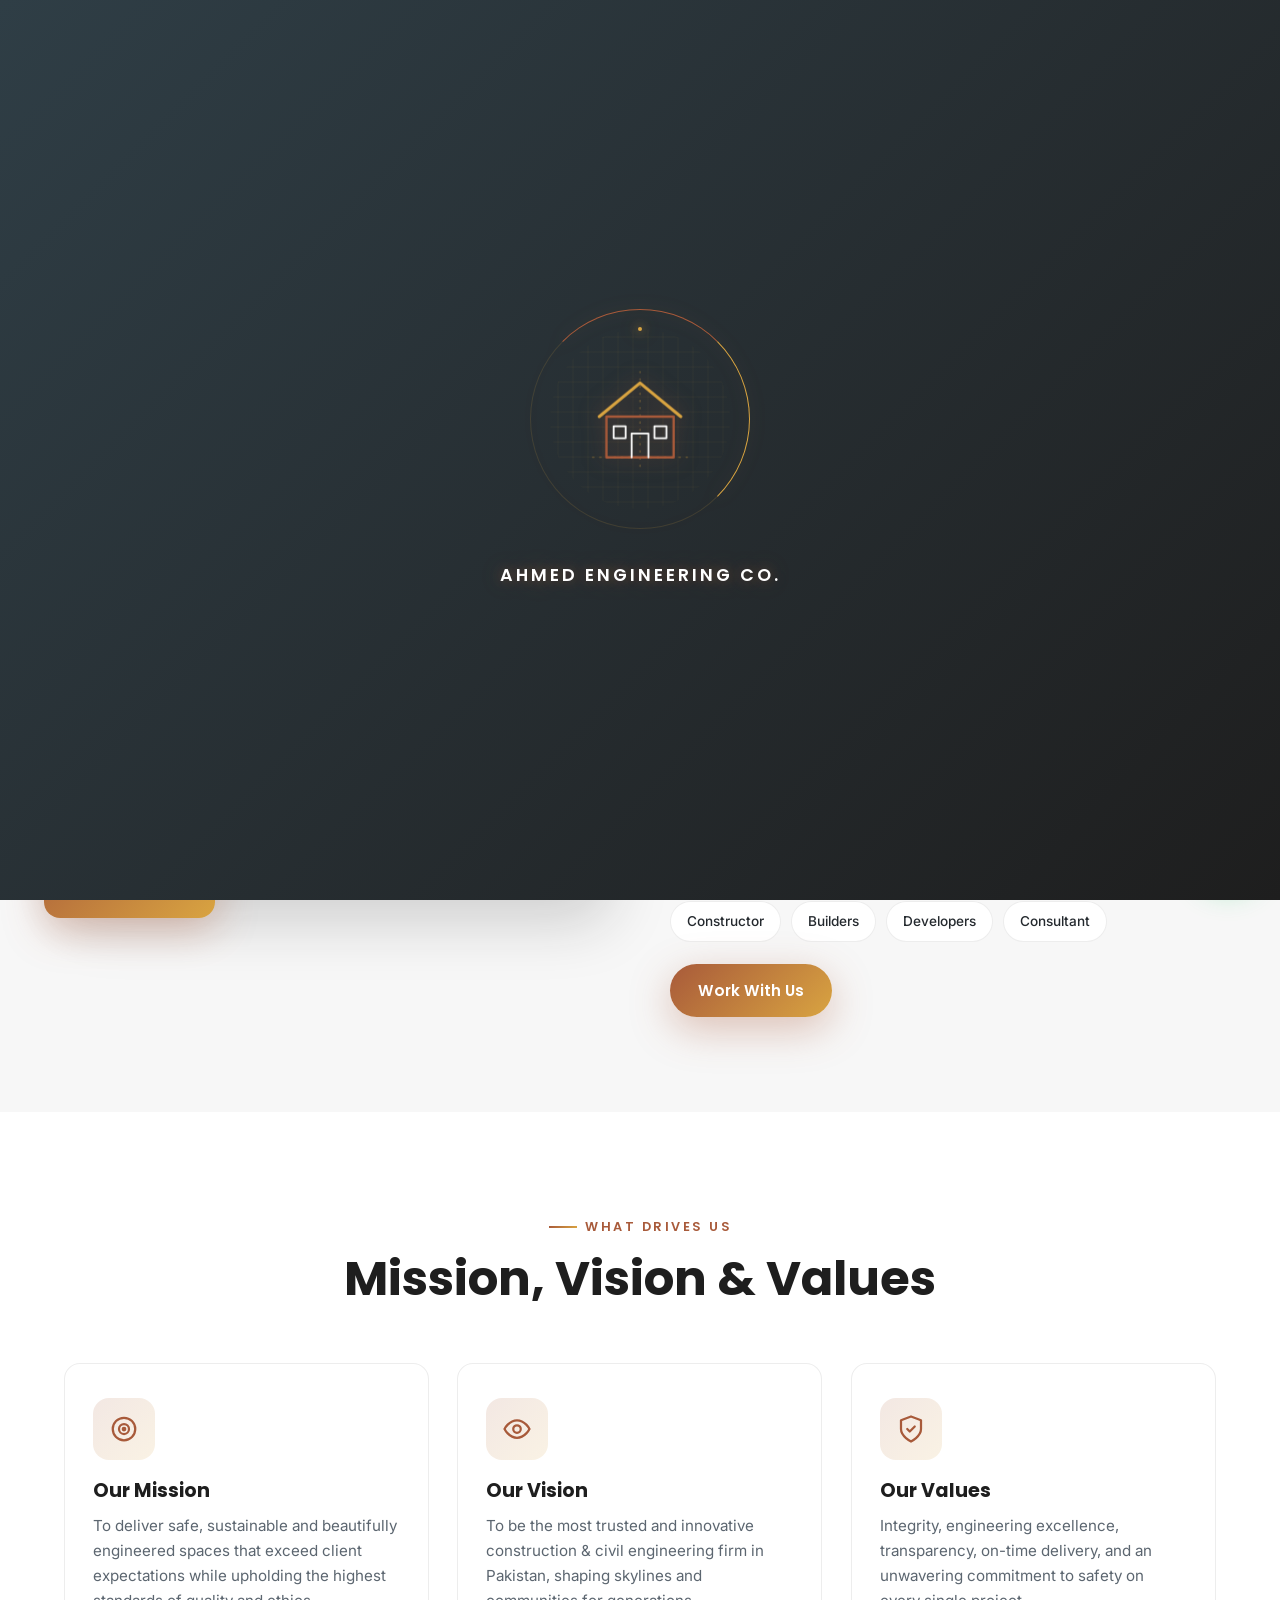
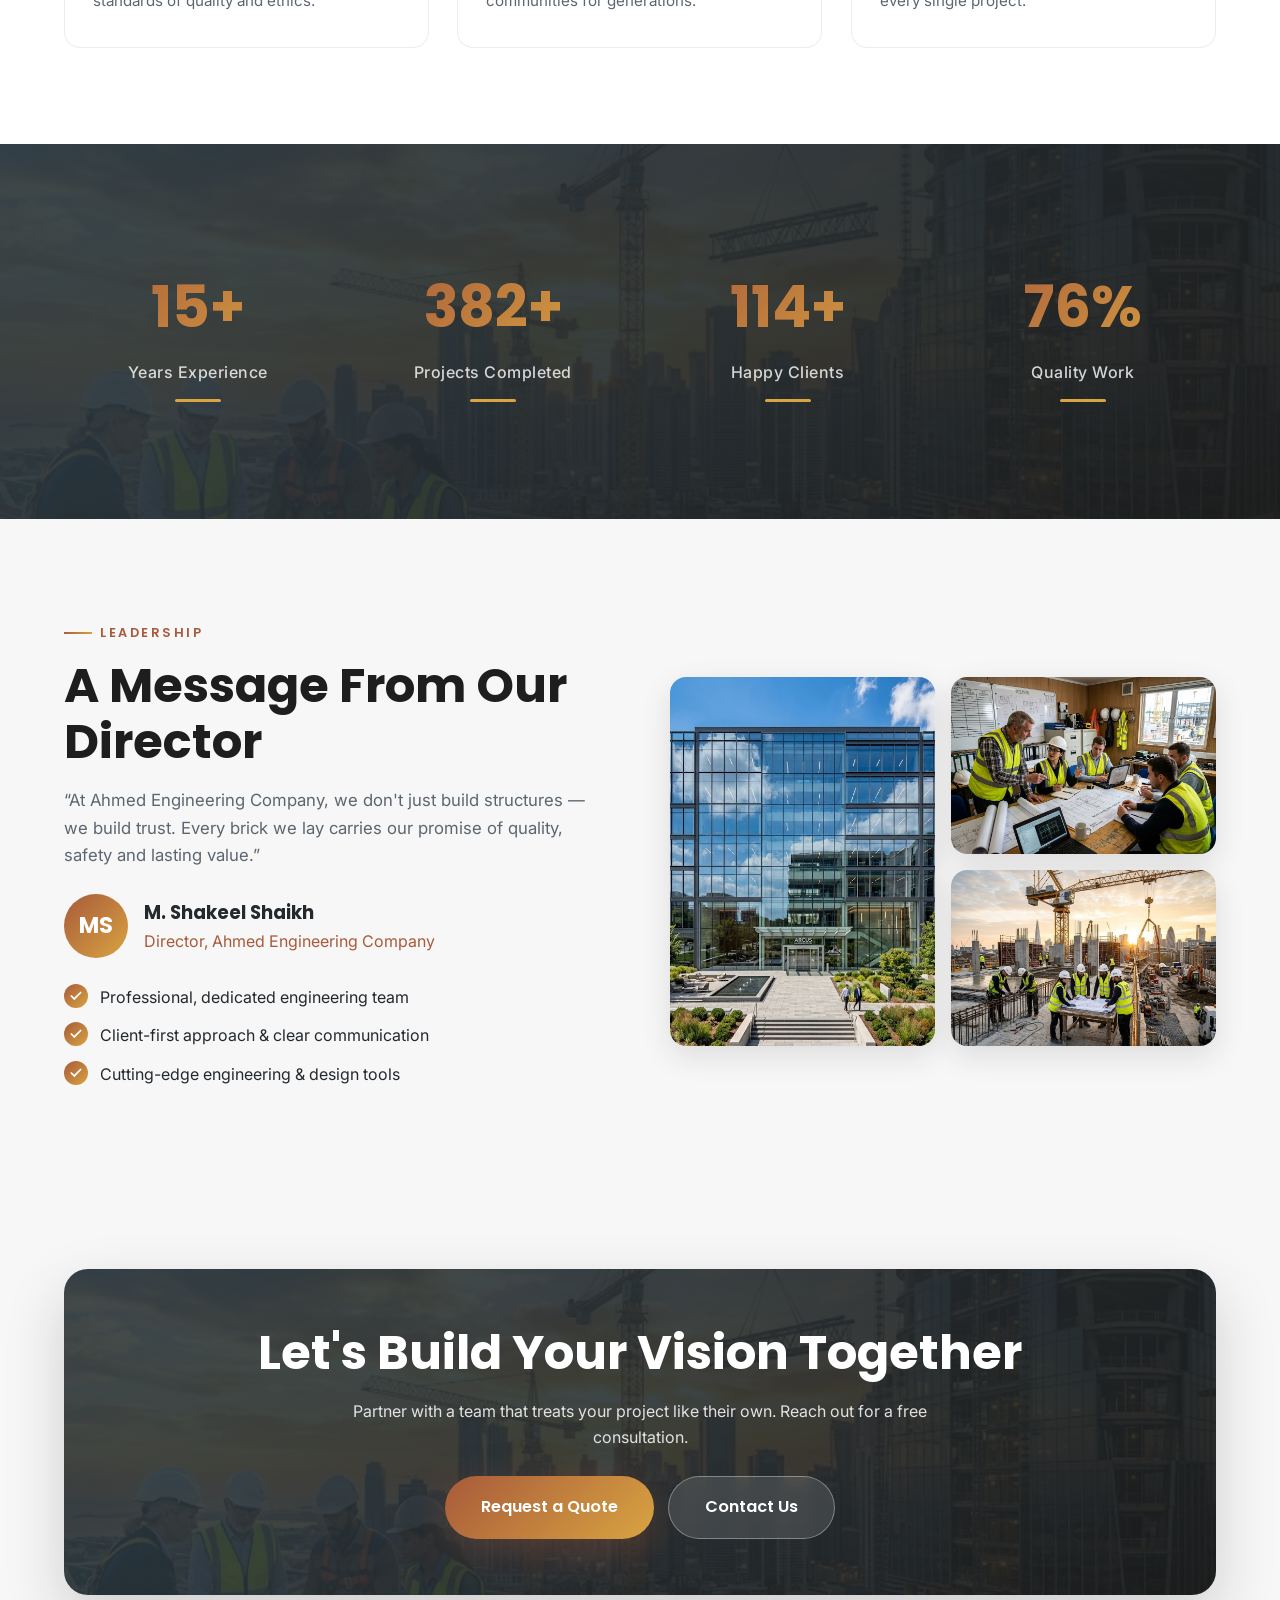
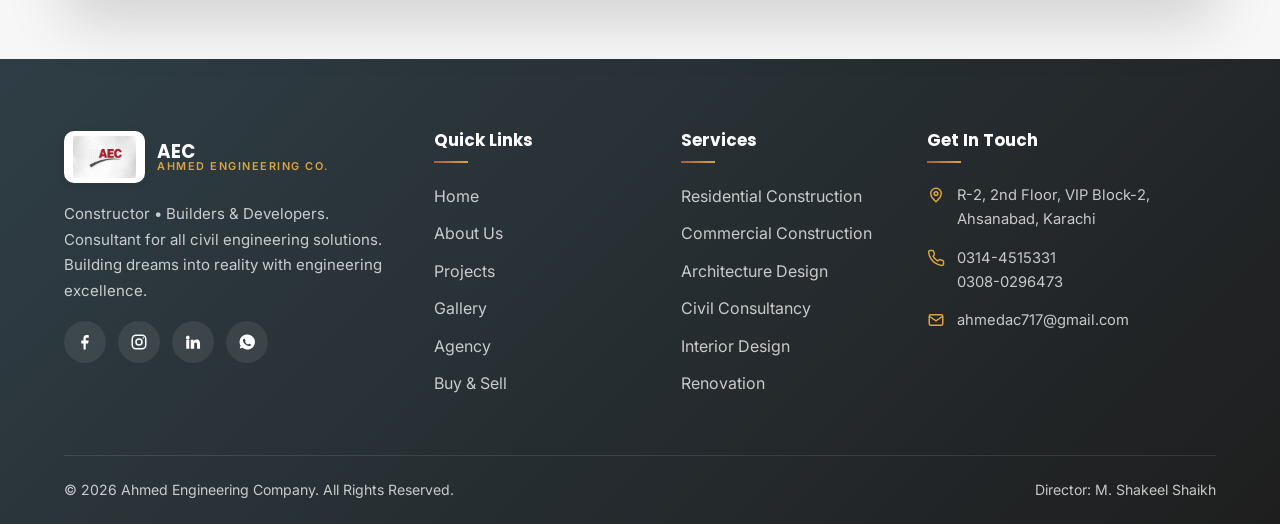
==== commit eb664cce: "add loading animation" ====
--- a/about.html
+++ b/about.html
@@ -17,7 +17,7 @@
   <link rel="stylesheet" href="css/responsive.css" />
 </head>
 <body>
-  <div id="preloader"><div class="preloader-inner"><img src="images/logo.png" alt="AEC logo" class="preloader-logo" /><div class="loader-bar"><span></span></div><div class="preloader-text">LOADING</div></div></div>
+  <div id="preloader"><div class="loader-wrapper"><div class="loader-container"><div class="outer-ring"></div><div class="orbit-particle"></div><div class="grid-overlay"></div><svg class="house-svg" viewBox="0 0 100 100" xmlns="http://www.w3.org/2000/svg"><line class="guide-lines" x1="10" y1="82" x2="90" y2="82" /><line class="guide-lines" x1="50" y1="10" x2="50" y2="90" /><path class="blueprint-line wall-lines" d="M 22 82 H 78 V 48 H 22 Z" /><path class="blueprint-line roof-lines" d="M 16 48 L 50 20 L 84 48" /><path class="blueprint-line detail-lines" d="M 43 82 V 62 H 57 V 82" /><path class="blueprint-line detail-lines" d="M 28 56 H 38 V 66 H 28 Z" /><path class="blueprint-line detail-lines" d="M 62 56 H 72 V 66 H 62 Z" /></svg></div><div class="brand-name">Ahmed Engineering Co.</div></div></div>
 
   <header class="navbar scrolled">
     <div class="container">
--- a/css/style.css
+++ b/css/style.css
@@ -70,13 +70,14 @@
 
 /* ------------------------- 2. RESET -------------------------------- */
 *, *::before, *::after { box-sizing: border-box; margin: 0; padding: 0; }
-html { scroll-behavior: smooth; -webkit-text-size-adjust: 100%; }
+html { scroll-behavior: smooth; -webkit-text-size-adjust: 100%; overflow-x: clip; }
 body {
   font-family: var(--font-body);
   color: var(--text);
   background: var(--page-bg);
   line-height: 1.65;
-  overflow-x: hidden;
+  overflow-x: clip;
+  max-width: 100%;
   transition: background var(--transition), color var(--transition);
 }
 img { max-width: 100%; display: block; }
@@ -111,24 +112,104 @@
 .divider-line { height: 1px; background: var(--border); border: 0; }
 
 /* ------------------------- 4. PRELOADER ---------------------------- */
+/* Premium blueprint-house loader — themed with AEC brand colors.
+   Local vars keep the loader self-contained and easy to retune. */
 #preloader {
+  --ld-primary: var(--primary);          /* terracotta */
+  --ld-accent: var(--accent);            /* gold */
+  --ld-glow: rgba(168, 90, 58, 0.4);
+  --ld-accent-soft: rgba(217, 164, 65, 0.15);
   position: fixed; inset: 0; z-index: 9999;
   display: grid; place-items: center;
   background: var(--grad-dark);
   transition: opacity 0.6s ease, visibility 0.6s ease;
 }
 #preloader.hidden { opacity: 0; visibility: hidden; }
-.preloader-inner { display: grid; place-items: center; gap: 22px; }
-.preloader-logo {
-  width: 130px; filter: drop-shadow(0 8px 24px rgba(0,0,0,0.4));
-  animation: floaty 2.4s ease-in-out infinite;
-  background: #fff; padding: 10px 16px; border-radius: 12px;
-}
-.loader-bar { width: 190px; height: 4px; border-radius: 4px; background: rgba(255,255,255,0.15); overflow: hidden; }
-.loader-bar span { display: block; height: 100%; width: 40%; background: var(--grad-primary); border-radius: 4px; animation: loaderMove 1.1s ease-in-out infinite; }
-.preloader-text { color: rgba(255,255,255,0.7); font-family: var(--font-head); letter-spacing: 4px; font-size: 0.75rem; }
-@keyframes loaderMove { 0% { transform: translateX(-120%); } 100% { transform: translateX(360%); } }
-@keyframes floaty { 0%,100% { transform: translateY(0); } 50% { transform: translateY(-10px); } }
+
+.loader-wrapper {
+  display: flex; flex-direction: column; align-items: center; justify-content: center;
+  position: relative;
+}
+.loader-container {
+  position: relative; width: 220px; height: 220px;
+  display: flex; align-items: center; justify-content: center;
+}
+
+/* Rotating outer glow ring */
+.outer-ring {
+  position: absolute; width: 100%; height: 100%; border-radius: 50%;
+  border: 1.5px solid var(--ld-accent-soft);
+  border-top: 1.5px solid var(--ld-primary);
+  border-right: 1.5px solid var(--ld-accent);
+  filter: drop-shadow(0 0 8px var(--ld-glow));
+  animation: rotateRing 3.5s linear infinite;
+}
+
+/* Subtle architectural grid overlay */
+.grid-overlay {
+  position: absolute; width: 180px; height: 180px; border-radius: 50%;
+  background-image:
+    linear-gradient(rgba(217, 164, 65, 0.06) 1px, transparent 1px),
+    linear-gradient(90deg, rgba(217, 164, 65, 0.06) 1px, transparent 1px);
+  background-size: 15px 15px; background-position: center;
+  opacity: 0; animation: ldFadeIn 0.8s ease-out forwards 0.2s;
+}
+
+/* Orbiting particle */
+.orbit-particle {
+  position: absolute; width: 100%; height: 100%; border-radius: 50%;
+  animation: rotateRing 2.5s cubic-bezier(0.4, 0, 0.2, 1) infinite;
+}
+.orbit-particle::before {
+  content: ''; position: absolute; top: 18px; left: 50%; transform: translateX(-50%);
+  width: 4px; height: 4px; background-color: var(--ld-accent); border-radius: 50%;
+  box-shadow: 0 0 10px var(--ld-accent), 0 0 18px var(--ld-primary);
+}
+
+/* Blueprint SVG house */
+.house-svg {
+  width: 120px; height: 120px; z-index: 2;
+  filter: drop-shadow(0 0 10px rgba(168, 90, 58, 0.5));
+  animation: ldPulse 3s ease-in-out infinite 2.8s;
+}
+.blueprint-line { fill: none; stroke-linecap: round; stroke-linejoin: round; }
+.wall-lines {
+  stroke: var(--ld-primary); stroke-width: 2;
+  stroke-dasharray: 200; stroke-dashoffset: 200;
+  animation: drawLines 1.2s cubic-bezier(0.4, 0, 0.2, 1) forwards 0.4s;
+}
+.roof-lines {
+  stroke: var(--ld-accent); stroke-width: 2.5;
+  stroke-dasharray: 180; stroke-dashoffset: 180;
+  animation: drawLines 1s cubic-bezier(0.4, 0, 0.2, 1) forwards 1.4s;
+}
+.detail-lines {
+  stroke: var(--white); stroke-width: 1.5;
+  stroke-dasharray: 100; stroke-dashoffset: 100;
+  animation: drawLines 0.8s cubic-bezier(0.4, 0, 0.2, 1) forwards 2.2s;
+}
+.guide-lines {
+  stroke: rgba(217, 164, 65, 0.35); stroke-width: 1; stroke-dasharray: 2 4;
+  opacity: 0; animation: ldFadeIn 0.5s ease forwards 0.2s;
+}
+
+/* Brand text under the loader */
+.brand-name {
+  margin-top: 32px; font-size: 1.1rem; font-weight: 600; color: var(--white);
+  font-family: var(--font-head); text-transform: uppercase; letter-spacing: 3px;
+  text-shadow: 0 0 12px var(--ld-glow), 0 0 24px rgba(217, 164, 65, 0.3);
+  opacity: 0; transform: translateY(8px);
+  animation: fadeUpText 1s cubic-bezier(0.16, 1, 0.3, 1) forwards 2.6s;
+}
+
+@keyframes rotateRing { 0% { transform: rotate(0deg); } 100% { transform: rotate(360deg); } }
+@keyframes drawLines { to { stroke-dashoffset: 0; } }
+@keyframes ldFadeIn { to { opacity: 1; } }
+@keyframes fadeUpText { to { opacity: 1; transform: translateY(0); } }
+@keyframes ldPulse {
+  0%, 100% { transform: scale(1); filter: drop-shadow(0 0 10px rgba(168, 90, 58, 0.5)); }
+  50% { transform: scale(1.03); filter: drop-shadow(0 0 18px rgba(217, 164, 65, 0.8)); }
+}
 
 /* ------------------------- 5. NAVBAR ------------------------------- */
 .navbar {
--- a/css/responsive.css
+++ b/css/responsive.css
@@ -18,7 +18,7 @@
   .hamburger { display: flex; }
 
   .grid-3, .grid-4 { grid-template-columns: repeat(2, 1fr); }
-  .split { grid-template-columns: 1fr; }
+  .split { grid-template-columns: 1fr; gap: 44px; }
   .split .split-media { order: -1; }
 
   .masonry { columns: 2; }
@@ -39,7 +39,9 @@
   .section { padding: 56px 0; }
   .section-head { margin-bottom: 38px; }
 
+  .grid { gap: 20px; }
   .grid-2, .grid-3, .grid-4 { grid-template-columns: 1fr; }
+  .split { gap: 36px; }
 
   .hero { min-height: 90vh; }
   .hero-actions { flex-direction: column; align-items: stretch; }
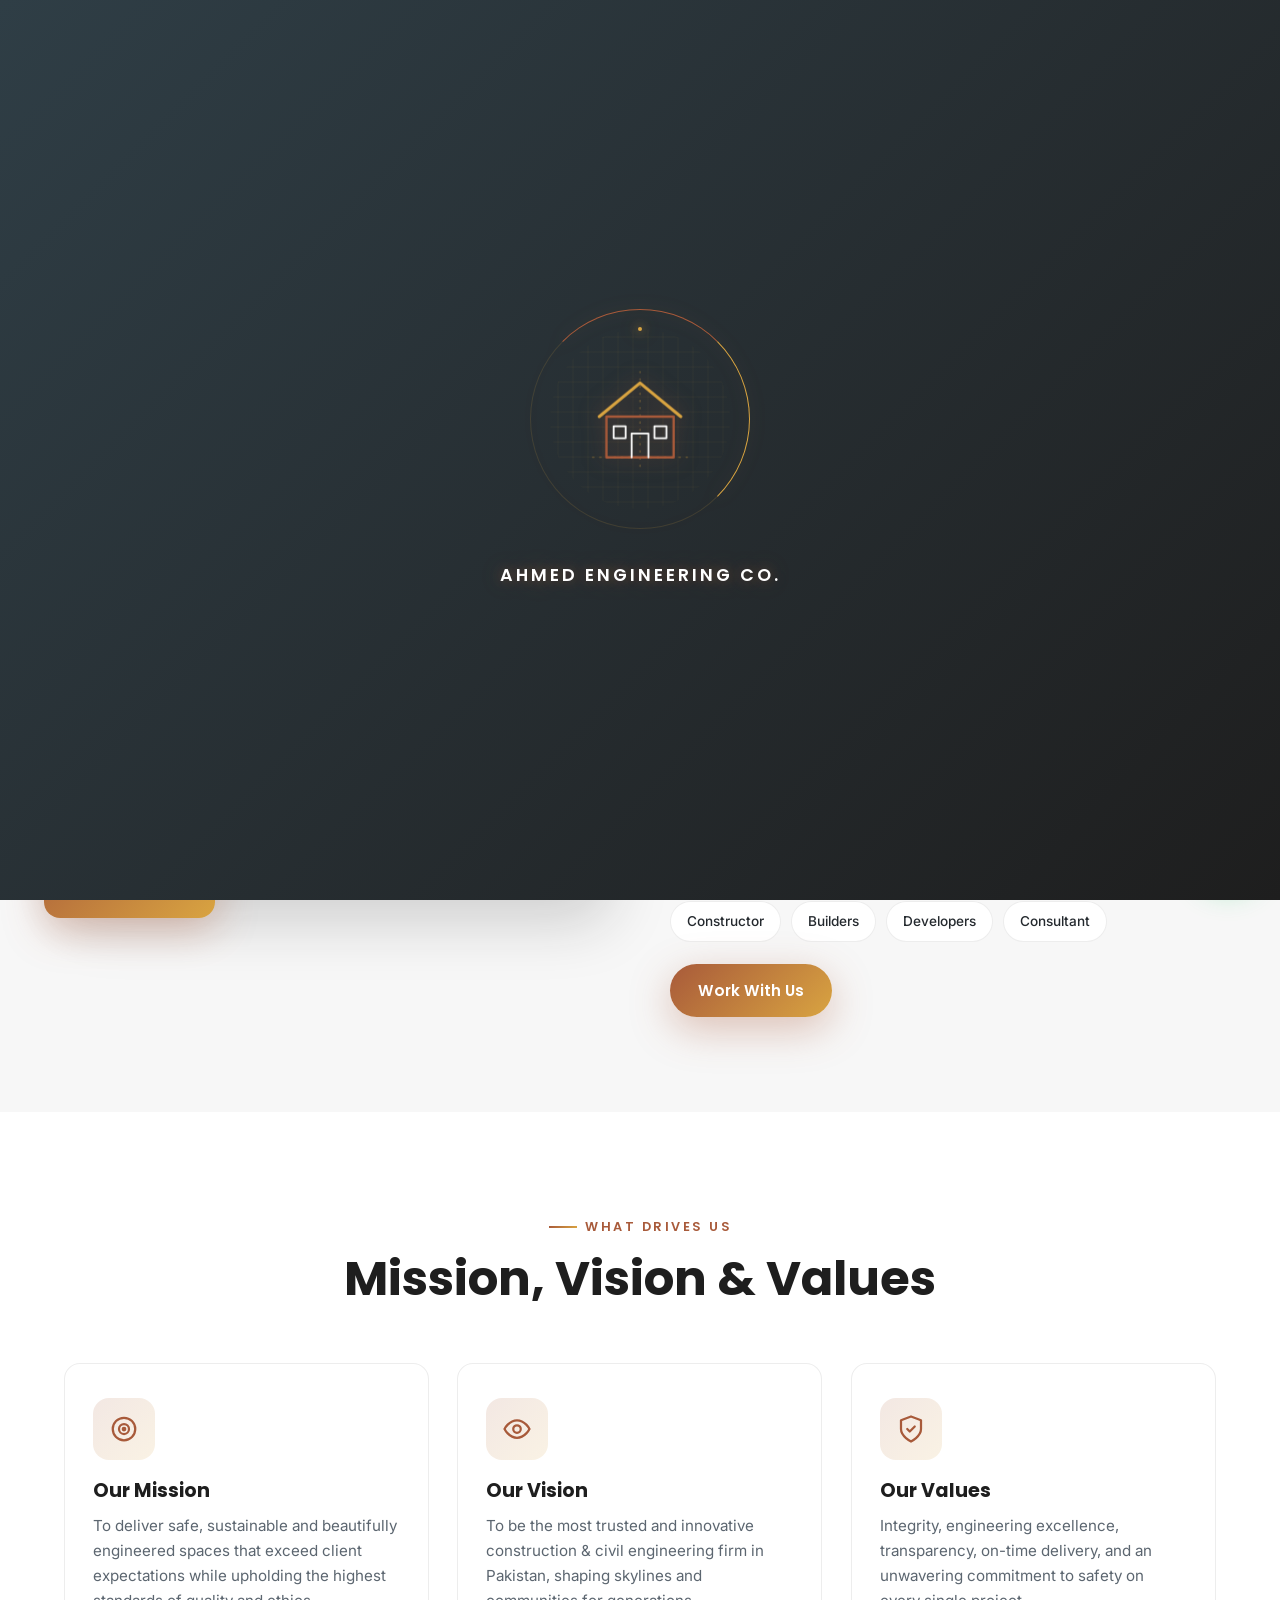
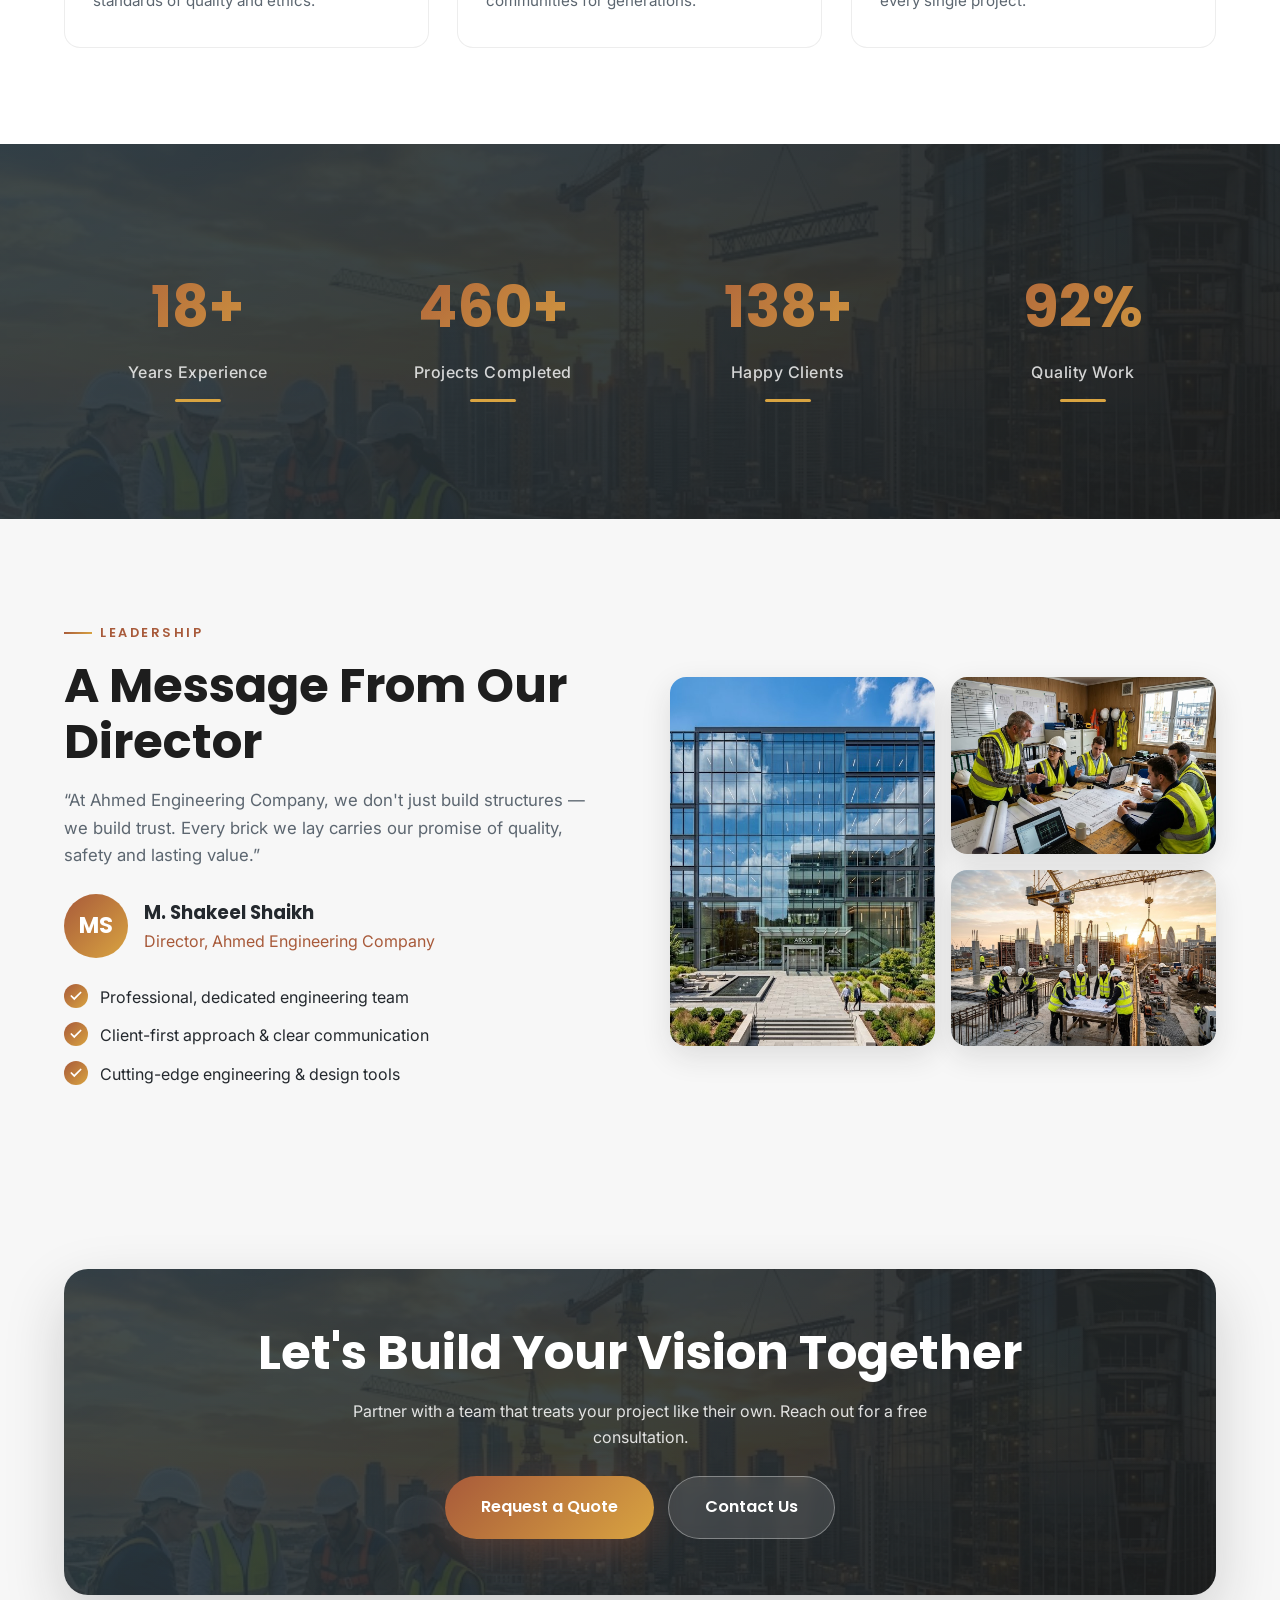
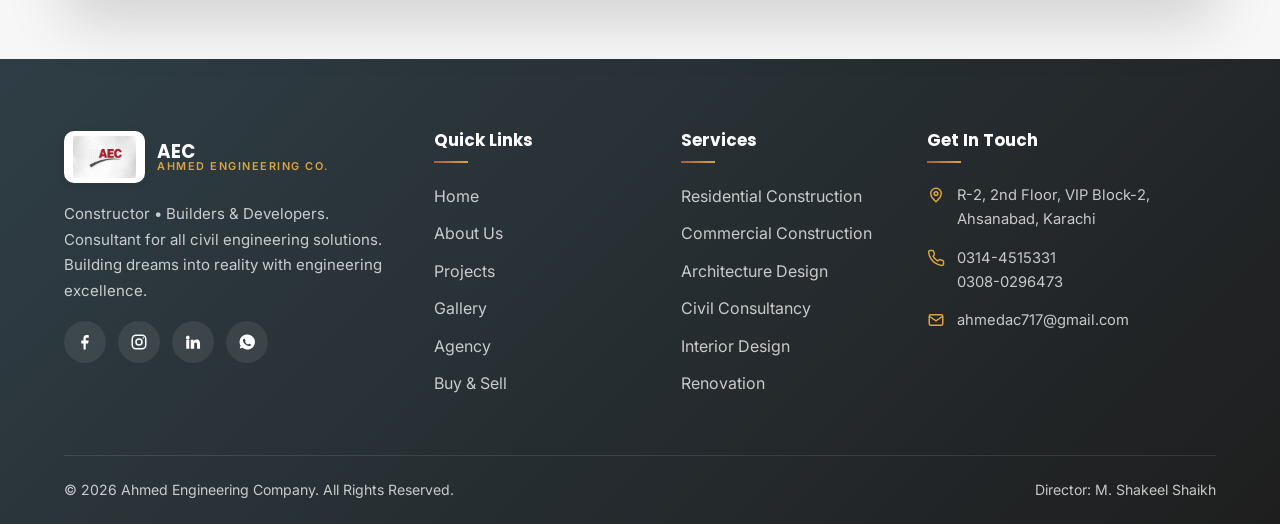
==== commit 4de359b1: "change whatsapp number" ====
--- a/about.html
+++ b/about.html
@@ -33,7 +33,7 @@
     </div>
   </header>
   <nav class="mobile-menu" aria-label="Mobile">
-    <a href="index.html">Home</a><a href="about.html">About</a><a href="services.html">Services</a><a href="projects.html">Projects</a><a href="gallery.html">Gallery</a><a href="agency.html">Agency</a><a href="buy-sell.html">Buy &amp; Sell</a><a href="contact.html">Contact</a>
+    <a href="index.html">Home</a><a href="about.html">About</a><a href="services.html">Services</a><a href="projects.html">Projects</a><a href="gallery.html">Gallery</a><a href="agency.html">Agency</a><a href="buy-sell.html">Buy &amp; Sell</a><a href="https://wa.me/923080296473" target="_blank" rel="noopener">Contact</a>
     <a href="#" class="btn" data-modal-open="quoteModal">Request a Quote</a>
   </nav>
 
@@ -157,7 +157,7 @@
             <a href="#" aria-label="Facebook"><svg viewBox="0 0 24 24" fill="currentColor"><path d="M13 22v-8h3l1-4h-4V8c0-1 .3-1.7 1.8-1.7H17V2.9C16.5 2.8 15.4 2.7 14.2 2.7 11.7 2.7 10 4.2 10 7.1V10H7v4h3v8z"/></svg></a>
             <a href="#" aria-label="Instagram"><svg viewBox="0 0 24 24" fill="none" stroke="currentColor" stroke-width="2"><rect x="3" y="3" width="18" height="18" rx="5"/><circle cx="12" cy="12" r="4"/><circle cx="17.5" cy="6.5" r="1" fill="currentColor" stroke="none"/></svg></a>
             <a href="#" aria-label="LinkedIn"><svg viewBox="0 0 24 24" fill="currentColor"><path d="M4.98 3.5A2.5 2.5 0 002.5 6a2.5 2.5 0 005 0 2.5 2.5 0 00-2.52-2.5zM3 8.98h4V21H3zM9 8.98h3.8v1.64h.05c.53-1 1.83-2.06 3.76-2.06 4.02 0 4.76 2.64 4.76 6.08V21h-4v-5.3c0-1.26-.02-2.9-1.77-2.9-1.77 0-2.04 1.38-2.04 2.8V21H9z"/></svg></a>
-            <a href="https://wa.me/923144515331" aria-label="WhatsApp"><svg viewBox="0 0 24 24" fill="currentColor"><path d="M12 2a10 10 0 00-8.6 15l-1 3.6 3.7-1A10 10 0 1012 2zm5.3 14.2c-.2.6-1.3 1.2-1.8 1.2s-1.2.2-3.7-.9-4-3.6-4.2-3.8-1-1.3-1-2.5.6-1.8.9-2.1c.2-.2.5-.3.7-.3h.5c.2 0 .4 0 .6.5l.8 2c.1.2.1.4 0 .5l-.4.6c-.2.2-.3.4-.1.7s.7 1.2 1.5 1.9c1 .9 1.8 1.1 2.1 1.3s.4.1.6-.1l.7-.8c.2-.2.4-.2.6-.1l1.9.9c.2.1.4.2.5.3s.1.7-.1 1.3z"/></svg></a>
+            <a href="https://wa.me/923080296473" aria-label="WhatsApp"><svg viewBox="0 0 24 24" fill="currentColor"><path d="M12 2a10 10 0 00-8.6 15l-1 3.6 3.7-1A10 10 0 1012 2zm5.3 14.2c-.2.6-1.3 1.2-1.8 1.2s-1.2.2-3.7-.9-4-3.6-4.2-3.8-1-1.3-1-2.5.6-1.8.9-2.1c.2-.2.5-.3.7-.3h.5c.2 0 .4 0 .6.5l.8 2c.1.2.1.4 0 .5l-.4.6c-.2.2-.3.4-.1.7s.7 1.2 1.5 1.9c1 .9 1.8 1.1 2.1 1.3s.4.1.6-.1l.7-.8c.2-.2.4-.2.6-.1l1.9.9c.2.1.4.2.5.3s.1.7-.1 1.3z"/></svg></a>
           </div>
         </div>
         <div><h4>Quick Links</h4><ul class="footer-links"><li><a href="index.html">Home</a></li><li><a href="about.html">About Us</a></li><li><a href="projects.html">Projects</a></li><li><a href="gallery.html">Gallery</a></li><li><a href="agency.html">Agency</a></li><li><a href="buy-sell.html">Buy &amp; Sell</a></li></ul></div>
@@ -172,7 +172,7 @@
     </div>
   </footer>
 
-  <a class="whatsapp-float" href="https://wa.me/923144515331?text=Hello%20Ahmed%20Engineering%20Company%2C%20I%20need%20information%20about%20your%20construction%20services." target="_blank" rel="noopener" aria-label="Chat on WhatsApp"><span class="wa-tip">Chat with us</span><svg viewBox="0 0 24 24" fill="currentColor"><path d="M12 2a10 10 0 00-8.6 15l-1 3.6 3.7-1A10 10 0 1012 2zm5.3 14.2c-.2.6-1.3 1.2-1.8 1.2s-1.2.2-3.7-.9-4-3.6-4.2-3.8-1-1.3-1-2.5.6-1.8.9-2.1c.2-.2.5-.3.7-.3h.5c.2 0 .4 0 .6.5l.8 2c.1.2.1.4 0 .5l-.4.6c-.2.2-.3.4-.1.7s.7 1.2 1.5 1.9c1 .9 1.8 1.1 2.1 1.3s.4.1.6-.1l.7-.8c.2-.2.4-.2.6-.1l1.9.9c.2.1.4.2.5.3s.1.7-.1 1.3z"/></svg></a>
+  <a class="whatsapp-float" href="https://wa.me/923080296473?text=Hello%20Ahmed%20Engineering%20Company%2C%20I%20need%20information%20about%20your%20construction%20services." target="_blank" rel="noopener" aria-label="Chat on WhatsApp"><span class="wa-tip">Chat with us</span><svg viewBox="0 0 24 24" fill="currentColor"><path d="M12 2a10 10 0 00-8.6 15l-1 3.6 3.7-1A10 10 0 1012 2zm5.3 14.2c-.2.6-1.3 1.2-1.8 1.2s-1.2.2-3.7-.9-4-3.6-4.2-3.8-1-1.3-1-2.5.6-1.8.9-2.1c.2-.2.5-.3.7-.3h.5c.2 0 .4 0 .6.5l.8 2c.1.2.1.4 0 .5l-.4.6c-.2.2-.3.4-.1.7s.7 1.2 1.5 1.9c1 .9 1.8 1.1 2.1 1.3s.4.1.6-.1l.7-.8c.2-.2.4-.2.6-.1l1.9.9c.2.1.4.2.5.3s.1.7-.1 1.3z"/></svg></a>
   <button class="back-top" aria-label="Back to top"><svg viewBox="0 0 24 24" fill="none" stroke="currentColor" stroke-width="2.5" stroke-linecap="round"><path d="M12 19V5M5 12l7-7 7 7"/></svg></button>
 
   <!-- QUOTE MODAL -->
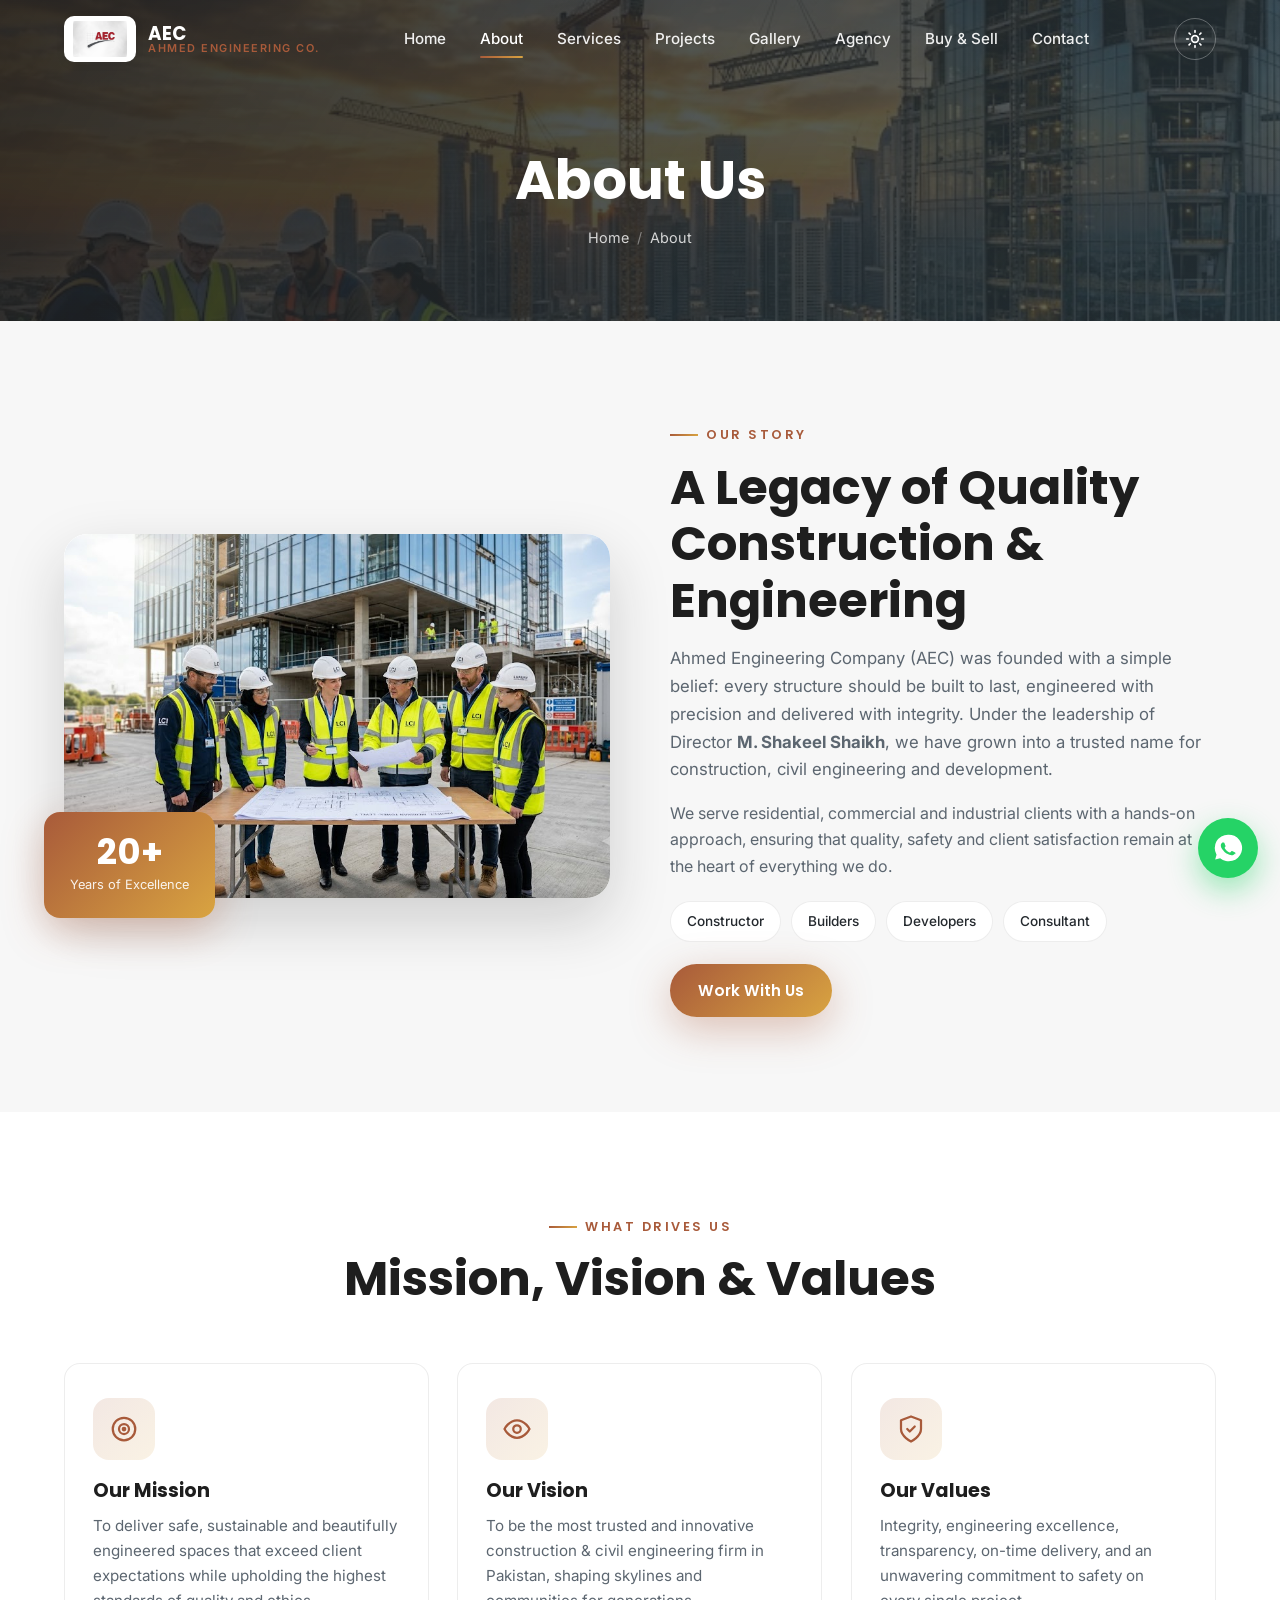
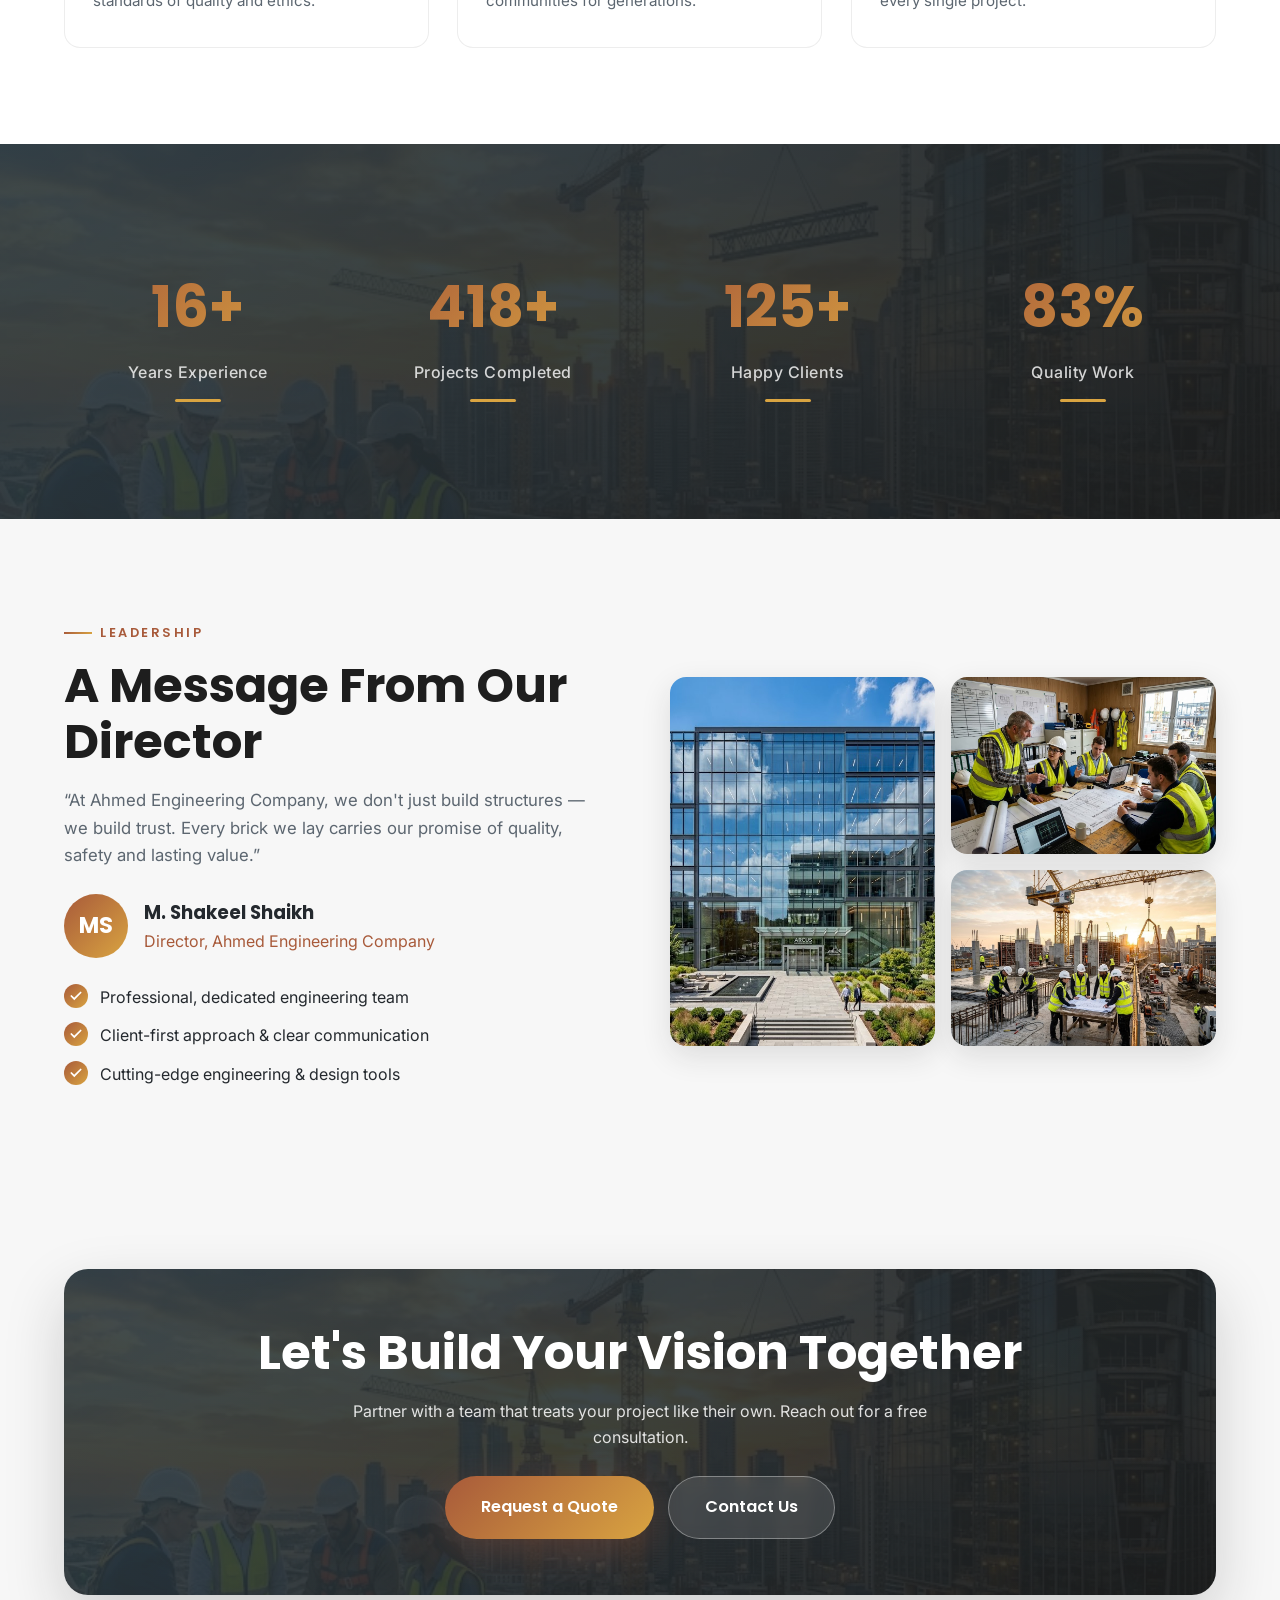
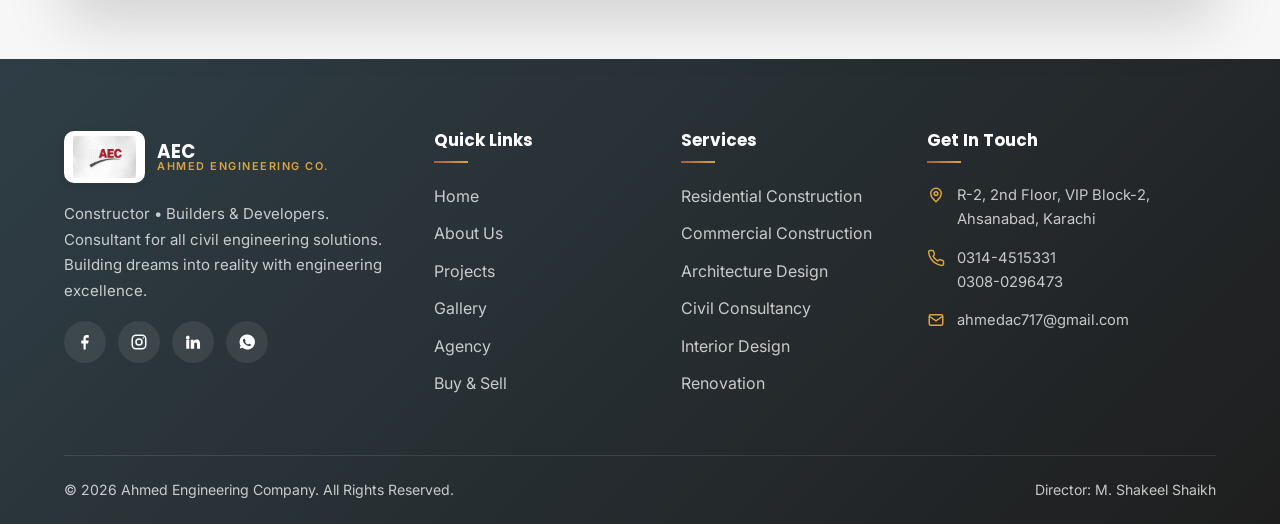
==== commit 98b3a389: "loading animation fast and mobile navbar" ====
--- a/about.html
+++ b/about.html
@@ -26,9 +26,7 @@
         <a href="index.html">Home</a><a href="about.html">About</a><a href="services.html">Services</a><a href="projects.html">Projects</a><a href="gallery.html">Gallery</a><a href="agency.html">Agency</a><a href="buy-sell.html">Buy &amp; Sell</a><a href="contact.html">Contact</a>
       </nav>
       <div class="nav-actions">
-        <button class="nav-icon-btn theme-toggle" aria-label="Toggle dark mode"><svg viewBox="0 0 24 24" fill="none" stroke="currentColor" stroke-width="2" stroke-linecap="round" width="20" height="20"><circle cx="12" cy="12" r="4"/><path d="M12 2v2M12 20v2M4.9 4.9l1.4 1.4M17.7 17.7l1.4 1.4M2 12h2M20 12h2M4.9 19.1l1.4-1.4M17.7 6.3l1.4-1.4"/></svg></button>
-        <a href="#" class="btn btn-sm nav-cta" data-modal-open="quoteModal">Get Quote</a>
-        <button class="hamburger" aria-label="Open menu"><span></span><span></span><span></span></button>
+        <button class="nav-icon-btn theme-toggle" aria-label="Toggle dark mode"><svg viewBox="0 0 24 24" fill="none" stroke="currentColor" stroke-width="2" stroke-linecap="round" width="20" height="20"><circle cx="12" cy="12" r="4"/><path d="M12 2v2M12 20v2M4.9 4.9l1.4 1.4M17.7 17.7l1.4 1.4M2 12h2M20 12h2M4.9 19.1l1.4-1.4M17.7 6.3l1.4-1.4"/></svg></button>        <button class="hamburger" aria-label="Open menu"><span></span><span></span><span></span></button>
       </div>
     </div>
   </header>
--- a/css/style.css
+++ b/css/style.css
@@ -113,6 +113,7 @@
 
 /* ------------------------- 4. PRELOADER ---------------------------- */
 /* Premium blueprint-house loader — themed with AEC brand colors.
+   Tuned for a fast (~1.2s) build-up with GPU-accelerated transform/opacity.
    Local vars keep the loader self-contained and easy to retune. */
 #preloader {
   --ld-primary: var(--primary);          /* terracotta */
@@ -122,16 +123,22 @@
   position: fixed; inset: 0; z-index: 9999;
   display: grid; place-items: center;
   background: var(--grad-dark);
-  transition: opacity 0.6s ease, visibility 0.6s ease;
-}
-#preloader.hidden { opacity: 0; visibility: hidden; }
+  opacity: 1;
+  transition: opacity 0.5s cubic-bezier(0.4, 0, 0.2, 1), visibility 0.5s linear;
+  will-change: opacity;
+}
+/* Fade the whole loader out — pure opacity so it stays on the GPU */
+#preloader.hidden { opacity: 0; visibility: hidden; pointer-events: none; }
+/* Prevent background scroll flashing while the loader is on screen */
+body.is-loading { overflow: hidden; }
 
 .loader-wrapper {
   display: flex; flex-direction: column; align-items: center; justify-content: center;
   position: relative;
+  animation: ldWrapIn 0.5s cubic-bezier(0.16, 1, 0.3, 1) both;
 }
 .loader-container {
-  position: relative; width: 220px; height: 220px;
+  position: relative; width: 200px; height: 200px;
   display: flex; align-items: center; justify-content: center;
 }
 
@@ -142,73 +149,77 @@
   border-top: 1.5px solid var(--ld-primary);
   border-right: 1.5px solid var(--ld-accent);
   filter: drop-shadow(0 0 8px var(--ld-glow));
-  animation: rotateRing 3.5s linear infinite;
+  animation: rotateRing 1.5s linear infinite;
+  will-change: transform;
 }
 
 /* Subtle architectural grid overlay */
 .grid-overlay {
-  position: absolute; width: 180px; height: 180px; border-radius: 50%;
+  position: absolute; width: 165px; height: 165px; border-radius: 50%;
   background-image:
     linear-gradient(rgba(217, 164, 65, 0.06) 1px, transparent 1px),
     linear-gradient(90deg, rgba(217, 164, 65, 0.06) 1px, transparent 1px);
   background-size: 15px 15px; background-position: center;
-  opacity: 0; animation: ldFadeIn 0.8s ease-out forwards 0.2s;
+  opacity: 0; animation: ldFadeIn 0.4s ease-out forwards 0.05s;
 }
 
 /* Orbiting particle */
 .orbit-particle {
   position: absolute; width: 100%; height: 100%; border-radius: 50%;
-  animation: rotateRing 2.5s cubic-bezier(0.4, 0, 0.2, 1) infinite;
+  animation: rotateRing 1.15s cubic-bezier(0.4, 0, 0.2, 1) infinite;
+  will-change: transform;
 }
 .orbit-particle::before {
-  content: ''; position: absolute; top: 18px; left: 50%; transform: translateX(-50%);
+  content: ''; position: absolute; top: 16px; left: 50%; transform: translateX(-50%);
   width: 4px; height: 4px; background-color: var(--ld-accent); border-radius: 50%;
   box-shadow: 0 0 10px var(--ld-accent), 0 0 18px var(--ld-primary);
 }
 
 /* Blueprint SVG house */
 .house-svg {
-  width: 120px; height: 120px; z-index: 2;
+  width: 116px; height: 116px; z-index: 2;
   filter: drop-shadow(0 0 10px rgba(168, 90, 58, 0.5));
-  animation: ldPulse 3s ease-in-out infinite 2.8s;
+  animation: ldPulse 2.2s ease-in-out infinite 1s;
+  will-change: transform;
 }
 .blueprint-line { fill: none; stroke-linecap: round; stroke-linejoin: round; }
 .wall-lines {
   stroke: var(--ld-primary); stroke-width: 2;
   stroke-dasharray: 200; stroke-dashoffset: 200;
-  animation: drawLines 1.2s cubic-bezier(0.4, 0, 0.2, 1) forwards 0.4s;
+  animation: drawLines 0.55s cubic-bezier(0.4, 0, 0.2, 1) forwards 0.1s;
 }
 .roof-lines {
   stroke: var(--ld-accent); stroke-width: 2.5;
   stroke-dasharray: 180; stroke-dashoffset: 180;
-  animation: drawLines 1s cubic-bezier(0.4, 0, 0.2, 1) forwards 1.4s;
+  animation: drawLines 0.45s cubic-bezier(0.4, 0, 0.2, 1) forwards 0.5s;
 }
 .detail-lines {
   stroke: var(--white); stroke-width: 1.5;
   stroke-dasharray: 100; stroke-dashoffset: 100;
-  animation: drawLines 0.8s cubic-bezier(0.4, 0, 0.2, 1) forwards 2.2s;
+  animation: drawLines 0.4s cubic-bezier(0.4, 0, 0.2, 1) forwards 0.85s;
 }
 .guide-lines {
   stroke: rgba(217, 164, 65, 0.35); stroke-width: 1; stroke-dasharray: 2 4;
-  opacity: 0; animation: ldFadeIn 0.5s ease forwards 0.2s;
+  opacity: 0; animation: ldFadeIn 0.3s ease forwards 0.05s;
 }
 
 /* Brand text under the loader */
 .brand-name {
-  margin-top: 32px; font-size: 1.1rem; font-weight: 600; color: var(--white);
+  margin-top: 30px; font-size: 1.05rem; font-weight: 600; color: var(--white);
   font-family: var(--font-head); text-transform: uppercase; letter-spacing: 3px;
   text-shadow: 0 0 12px var(--ld-glow), 0 0 24px rgba(217, 164, 65, 0.3);
   opacity: 0; transform: translateY(8px);
-  animation: fadeUpText 1s cubic-bezier(0.16, 1, 0.3, 1) forwards 2.6s;
-}
-
-@keyframes rotateRing { 0% { transform: rotate(0deg); } 100% { transform: rotate(360deg); } }
+  animation: fadeUpText 0.5s cubic-bezier(0.16, 1, 0.3, 1) forwards 0.7s;
+}
+
+@keyframes rotateRing { to { transform: rotate(360deg); } }
 @keyframes drawLines { to { stroke-dashoffset: 0; } }
 @keyframes ldFadeIn { to { opacity: 1; } }
+@keyframes ldWrapIn { from { opacity: 0; transform: scale(0.96); } to { opacity: 1; transform: scale(1); } }
 @keyframes fadeUpText { to { opacity: 1; transform: translateY(0); } }
 @keyframes ldPulse {
-  0%, 100% { transform: scale(1); filter: drop-shadow(0 0 10px rgba(168, 90, 58, 0.5)); }
-  50% { transform: scale(1.03); filter: drop-shadow(0 0 18px rgba(217, 164, 65, 0.8)); }
+  0%, 100% { transform: scale(1); }
+  50% { transform: scale(1.03); }
 }
 
 /* ------------------------- 5. NAVBAR ------------------------------- */
@@ -262,31 +273,140 @@
 .nav-icon-btn:hover { background: var(--primary); color: #fff; border-color: var(--primary); transform: translateY(-2px); }
 .nav-cta { display: inline-flex; }
 
+/* Animated hamburger → X (GPU transforms only) */
 .hamburger {
-  display: none; width: 44px; height: 44px; border: 0; background: transparent; cursor: pointer;
-  flex-direction: column; justify-content: center; align-items: center; gap: 5px;
-}
-.hamburger span { width: 24px; height: 2px; background: var(--heading); border-radius: 2px; transition: var(--transition); }
+  display: none; position: relative; z-index: 1001;
+  width: 46px; height: 46px; border: 0; background: transparent; cursor: pointer;
+  flex-direction: column; justify-content: center; align-items: center; gap: 6px;
+  border-radius: 12px; transition: background var(--transition);
+  -webkit-tap-highlight-color: transparent;
+}
+.hamburger span {
+  width: 24px; height: 2px; background: var(--heading); border-radius: 2px;
+  transition: transform 0.35s cubic-bezier(0.16,1,0.3,1), opacity 0.2s ease, background 0.3s ease;
+  transform-origin: center;
+}
 .navbar:not(.scrolled) .hamburger span { background: #fff; }
-.hamburger.open span:nth-child(1) { transform: translateY(7px) rotate(45deg); }
-.hamburger.open span:nth-child(2) { opacity: 0; }
-.hamburger.open span:nth-child(3) { transform: translateY(-7px) rotate(-45deg); }
-
-/* Mobile menu overlay */
+/* When menu is open the bars sit on the dark panel — keep them light & crisp */
+.hamburger.open span { background: #fff; }
+.hamburger.open span:nth-child(1) { transform: translateY(8px) rotate(45deg); }
+.hamburger.open span:nth-child(2) { opacity: 0; transform: scaleX(0); }
+.hamburger.open span:nth-child(3) { transform: translateY(-8px) rotate(-45deg); }
+
+/* Soft overlay that fades in behind the full-screen menu */
+.menu-overlay {
+  position: fixed; inset: 0; z-index: 1001;
+  background: rgba(20, 18, 14, 0.35);
+  backdrop-filter: blur(4px) saturate(120%);
+  -webkit-backdrop-filter: blur(4px) saturate(120%);
+  opacity: 0; visibility: hidden;
+  transition: opacity 0.4s ease, visibility 0.4s ease;
+  will-change: opacity;
+}
+.menu-overlay.show { opacity: 1; visibility: visible; }
+
+/* ---- Full-screen off-canvas menu (on-brand AEC theme) ---- */
 .mobile-menu {
-  position: fixed; inset: 0; z-index: 999; padding: 100px 28px 40px;
-  background: var(--grad-dark);
-  display: flex; flex-direction: column; gap: 6px;
-  transform: translateX(100%); transition: transform 0.45s cubic-bezier(0.16,1,0.3,1);
+  position: fixed; inset: 0; z-index: 1002;
+  width: 100%; height: 100%;
+  background: var(--page-bg);
+  display: flex; flex-direction: column;
+  transform: translateX(100%);
+  transition: transform 0.45s cubic-bezier(0.16, 1, 0.3, 1);
+  will-change: transform;
+  overflow: hidden;
   visibility: hidden;
 }
 .mobile-menu.open { transform: translateX(0); visibility: visible; }
-.mobile-menu a {
-  color: #fff; font-family: var(--font-head); font-size: 1.35rem; font-weight: 500;
-  padding: 14px 4px; border-bottom: 1px solid rgba(255,255,255,0.08);
-}
-.mobile-menu a.active { color: var(--accent); }
-.mobile-menu .btn { margin-top: 24px; }
+
+/* Top area: logo (left) + close (right) */
+.mm-header {
+  flex: 0 0 auto;
+  display: flex; align-items: center; justify-content: space-between;
+  padding: 18px 22px;
+  border-bottom: 1px solid var(--border);
+}
+.mm-brand { display: inline-flex; align-items: center; }
+.mm-brand img {
+  height: 48px; width: auto; background: #fff;
+  padding: 5px 9px; border-radius: 10px; box-shadow: var(--shadow-sm);
+}
+.mm-close {
+  width: 50px; height: 50px; border-radius: 50%; cursor: pointer;
+  border: 1px solid var(--border); background: var(--surface);
+  color: var(--heading); display: grid; place-items: center;
+  -webkit-tap-highlight-color: transparent;
+  transition: background 0.3s ease, color 0.3s ease, transform 0.35s cubic-bezier(0.16,1,0.3,1), border-color 0.3s ease;
+}
+.mm-close:hover, .mm-close:focus-visible {
+  background: var(--primary); color: #fff; border-color: transparent;
+  transform: rotate(90deg);
+}
+.mm-close svg { width: 22px; height: 22px; }
+
+/* Scrollable list of menu items */
+.mm-list {
+  flex: 1 1 auto; overflow-y: auto; -webkit-overflow-scrolling: touch;
+  display: flex; flex-direction: column;
+  padding: 8px 0 16px;
+}
+
+/* Large, touch-friendly items with a thin divider + orange arrow */
+.mm-item {
+  display: flex; align-items: center; justify-content: space-between;
+  padding: 20px clamp(24px, 7vw, 40px);
+  font-family: var(--font-head); font-weight: 600;
+  font-size: clamp(28px, 8vw, 34px); line-height: 1.15;
+  color: var(--heading); text-decoration: none;
+  border-bottom: 1px solid var(--border);
+  opacity: 0; transform: translateX(34px);
+  transition: color 0.25s ease, background 0.25s ease, padding-left 0.3s cubic-bezier(0.16,1,0.3,1);
+}
+.mobile-menu.open .mm-item { animation: mmItemIn 0.5s cubic-bezier(0.16, 1, 0.3, 1) forwards; }
+.mm-item .mm-label { transition: transform 0.3s cubic-bezier(0.16,1,0.3,1); }
+.mm-arrow {
+  flex: 0 0 auto; display: flex; color: var(--primary);
+  transition: transform 0.3s cubic-bezier(0.16,1,0.3,1);
+}
+.mm-arrow svg { width: 26px; height: 26px; }
+.mm-item:hover, .mm-item:focus-visible, .mm-item.active {
+  color: var(--primary); background: rgba(168, 90, 58, 0.06);
+  padding-left: clamp(32px, 9vw, 52px);
+}
+.mm-item:hover .mm-arrow, .mm-item:focus-visible .mm-arrow, .mm-item.active .mm-arrow {
+  transform: translateX(6px);
+}
+
+/* Fixed bottom bar: premium on-brand WhatsApp CTA */
+.mm-footer {
+  flex: 0 0 auto;
+  display: flex; align-items: center; justify-content: center; gap: 12px;
+  margin: 16px clamp(20px, 6vw, 32px);
+  margin-bottom: calc(16px + env(safe-area-inset-bottom, 0px));
+  padding: 17px 24px;
+  background: var(--grad-primary); color: #fff;
+  border-radius: var(--radius-pill);
+  font-family: var(--font-head); font-weight: 600; font-size: 1.08rem;
+  letter-spacing: 0.3px; text-decoration: none;
+  box-shadow: var(--shadow-glow);
+  transition: transform 0.3s cubic-bezier(0.16,1,0.3,1), box-shadow 0.3s ease, filter 0.3s ease;
+}
+.mm-footer .mm-wa-icon { flex: 0 0 auto; display: grid; place-items: center; }
+.mm-footer .mm-wa-icon svg { width: 26px; height: 26px; }
+.mm-footer .mm-wa-label { display: inline-flex; align-items: center; }
+.mm-footer .mm-footer-arrow { display: flex; transition: transform 0.3s cubic-bezier(0.16,1,0.3,1); }
+.mm-footer .mm-footer-arrow svg { width: 22px; height: 22px; }
+.mm-footer:hover, .mm-footer:focus-visible {
+  transform: translateY(-2px); filter: brightness(1.05);
+  box-shadow: 0 16px 44px rgba(168, 90, 58, 0.45);
+}
+.mm-footer:hover .mm-footer-arrow, .mm-footer:focus-visible .mm-footer-arrow { transform: translateX(8px); }
+.mm-footer:active { transform: translateY(0) scale(0.98); }
+
+@keyframes mmItemIn { to { opacity: 1; transform: translateX(0); } }
+
+/* Lock background scroll while the panel is open */
+body.menu-open { overflow: hidden; }
 
 /* ------------------------- 6. BUTTONS ------------------------------ */
 .btn {
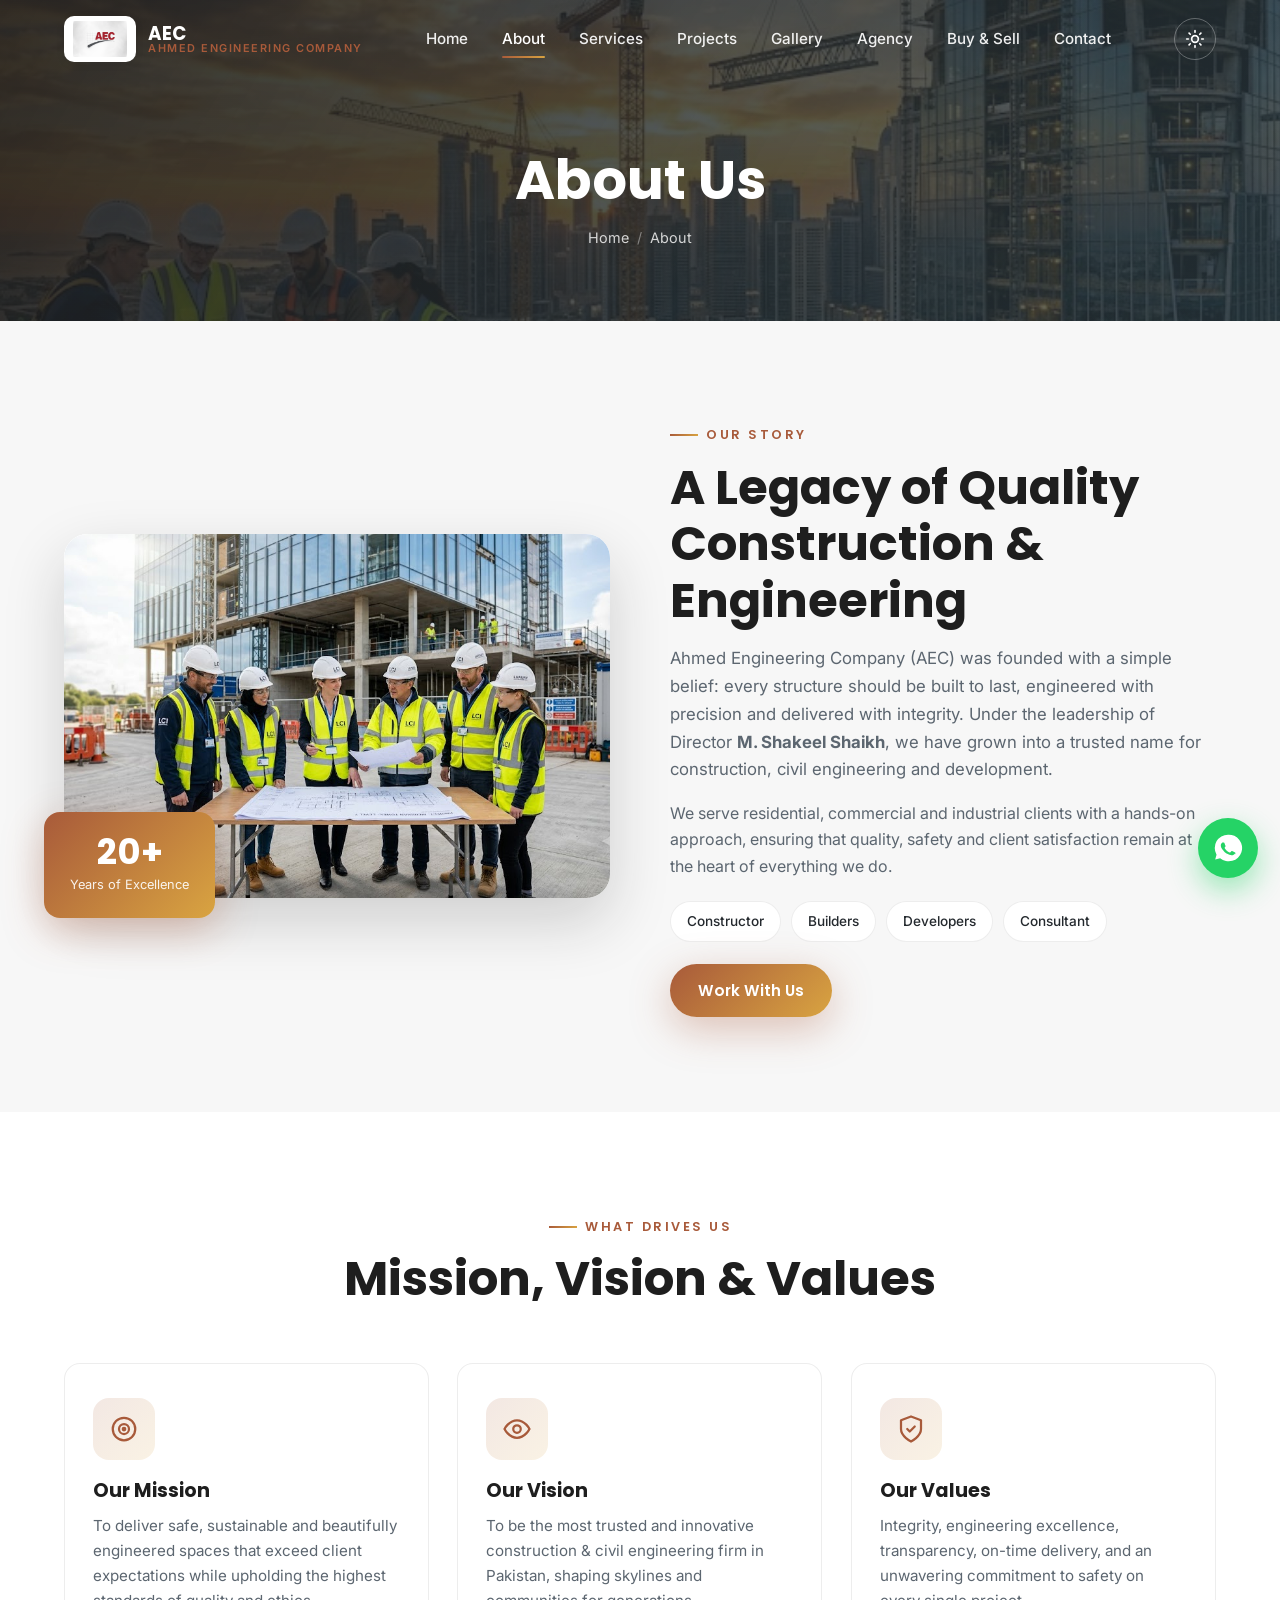
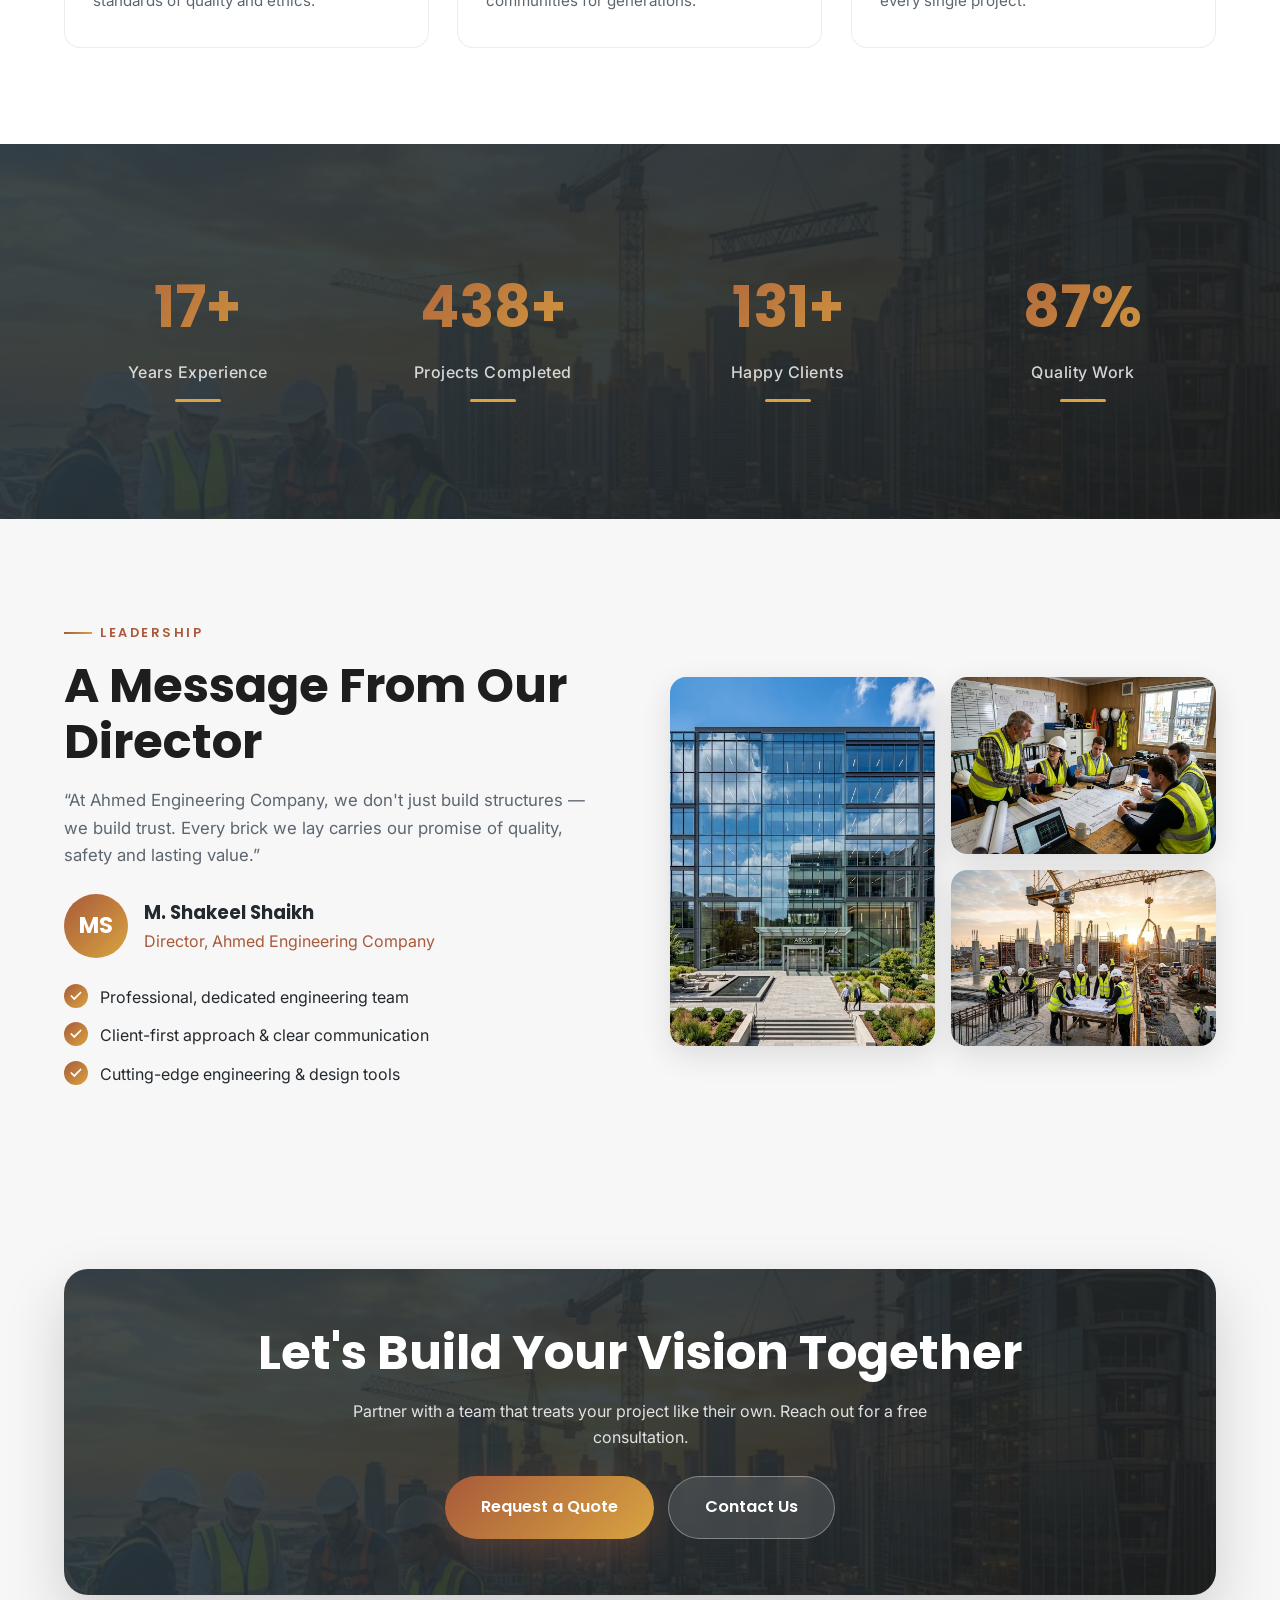
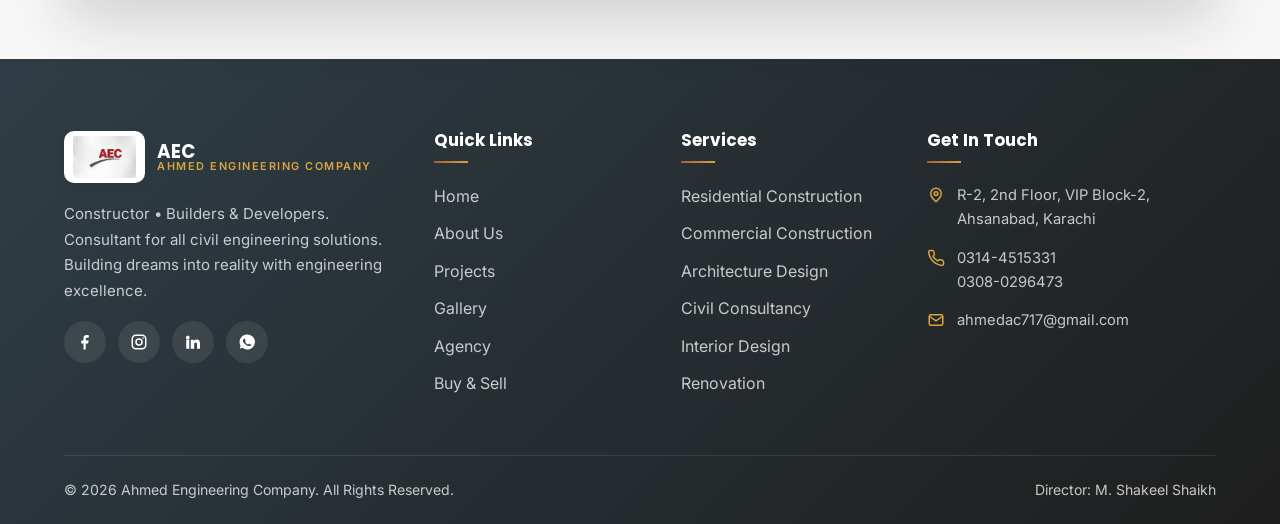
==== commit 08b86f7f: "Ahmed Engineering Co. replace with Ahmed Engineering Company" ====
--- a/about.html
+++ b/about.html
@@ -17,11 +17,11 @@
   <link rel="stylesheet" href="css/responsive.css" />
 </head>
 <body>
-  <div id="preloader"><div class="loader-wrapper"><div class="loader-container"><div class="outer-ring"></div><div class="orbit-particle"></div><div class="grid-overlay"></div><svg class="house-svg" viewBox="0 0 100 100" xmlns="http://www.w3.org/2000/svg"><line class="guide-lines" x1="10" y1="82" x2="90" y2="82" /><line class="guide-lines" x1="50" y1="10" x2="50" y2="90" /><path class="blueprint-line wall-lines" d="M 22 82 H 78 V 48 H 22 Z" /><path class="blueprint-line roof-lines" d="M 16 48 L 50 20 L 84 48" /><path class="blueprint-line detail-lines" d="M 43 82 V 62 H 57 V 82" /><path class="blueprint-line detail-lines" d="M 28 56 H 38 V 66 H 28 Z" /><path class="blueprint-line detail-lines" d="M 62 56 H 72 V 66 H 62 Z" /></svg></div><div class="brand-name">Ahmed Engineering Co.</div></div></div>
+  <div id="preloader"><div class="loader-wrapper"><div class="loader-container"><div class="outer-ring"></div><div class="orbit-particle"></div><div class="grid-overlay"></div><svg class="house-svg" viewBox="0 0 100 100" xmlns="http://www.w3.org/2000/svg"><line class="guide-lines" x1="10" y1="82" x2="90" y2="82" /><line class="guide-lines" x1="50" y1="10" x2="50" y2="90" /><path class="blueprint-line wall-lines" d="M 22 82 H 78 V 48 H 22 Z" /><path class="blueprint-line roof-lines" d="M 16 48 L 50 20 L 84 48" /><path class="blueprint-line detail-lines" d="M 43 82 V 62 H 57 V 82" /><path class="blueprint-line detail-lines" d="M 28 56 H 38 V 66 H 28 Z" /><path class="blueprint-line detail-lines" d="M 62 56 H 72 V 66 H 62 Z" /></svg></div><div class="brand-name">Ahmed Engineering Company</div></div></div>
 
   <header class="navbar scrolled">
     <div class="container">
-      <a href="index.html" class="brand" aria-label="Home"><img src="images/logo.png" alt="AEC logo" /><span class="brand-text"><b>AEC</b><span>Ahmed Engineering Co.</span></span></a>
+      <a href="index.html" class="brand" aria-label="Home"><img src="images/logo.png" alt="AEC logo" /><span class="brand-text"><b>AEC</b><span>Ahmed Engineering Company</span></span></a>
       <nav class="nav-links" aria-label="Primary">
         <a href="index.html">Home</a><a href="about.html">About</a><a href="services.html">Services</a><a href="projects.html">Projects</a><a href="gallery.html">Gallery</a><a href="agency.html">Agency</a><a href="buy-sell.html">Buy &amp; Sell</a><a href="contact.html">Contact</a>
       </nav>
@@ -149,7 +149,7 @@
     <div class="container">
       <div class="footer-grid">
         <div class="footer-about">
-          <a href="index.html" class="brand"><img src="images/logo.png" alt="AEC logo" /><span class="brand-text"><b>AEC</b><span style="color:var(--accent);">Ahmed Engineering Co.</span></span></a>
+          <a href="index.html" class="brand"><img src="images/logo.png" alt="AEC logo" /><span class="brand-text"><b>AEC</b><span style="color:var(--accent);">Ahmed Engineering Company</span></span></a>
           <p>Constructor • Builders &amp; Developers. Consultant for all civil engineering solutions. Building dreams into reality with engineering excellence.</p>
           <div class="footer-socials">
             <a href="#" aria-label="Facebook"><svg viewBox="0 0 24 24" fill="currentColor"><path d="M13 22v-8h3l1-4h-4V8c0-1 .3-1.7 1.8-1.7H17V2.9C16.5 2.8 15.4 2.7 14.2 2.7 11.7 2.7 10 4.2 10 7.1V10H7v4h3v8z"/></svg></a>
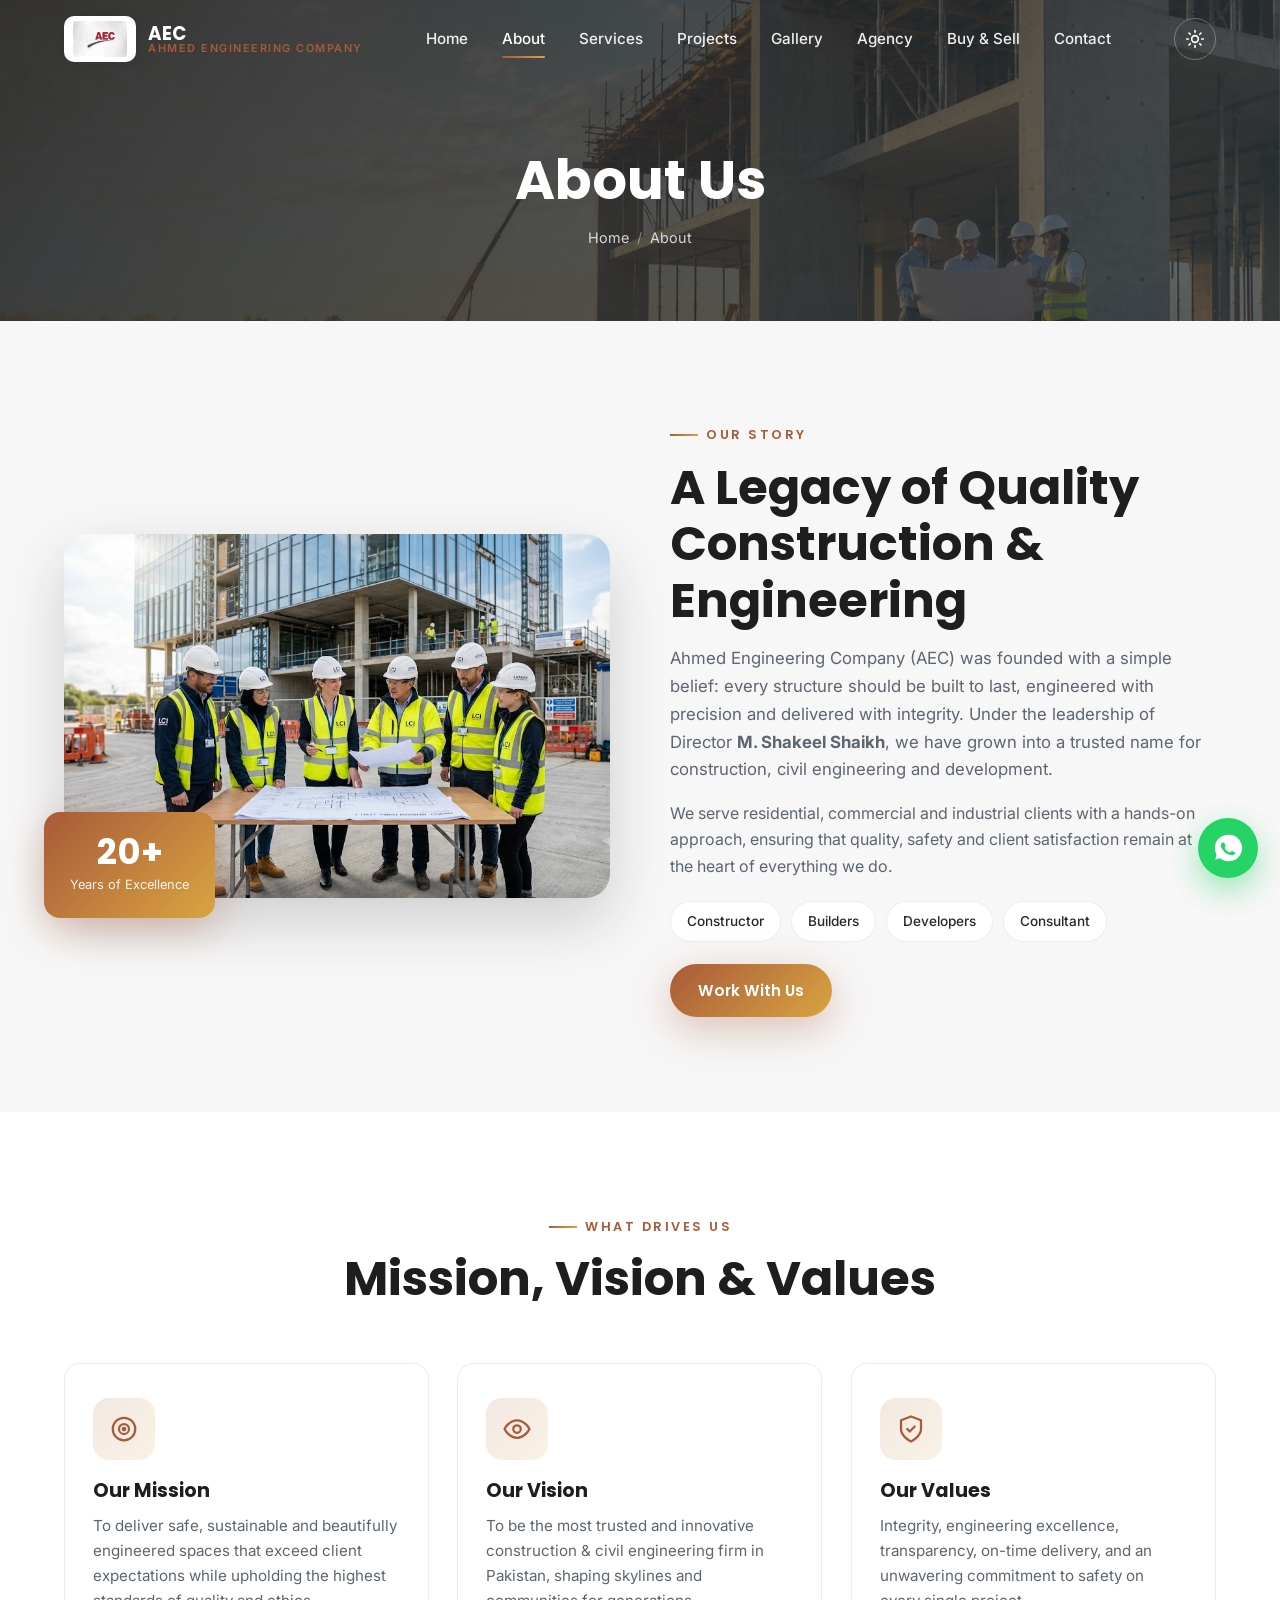
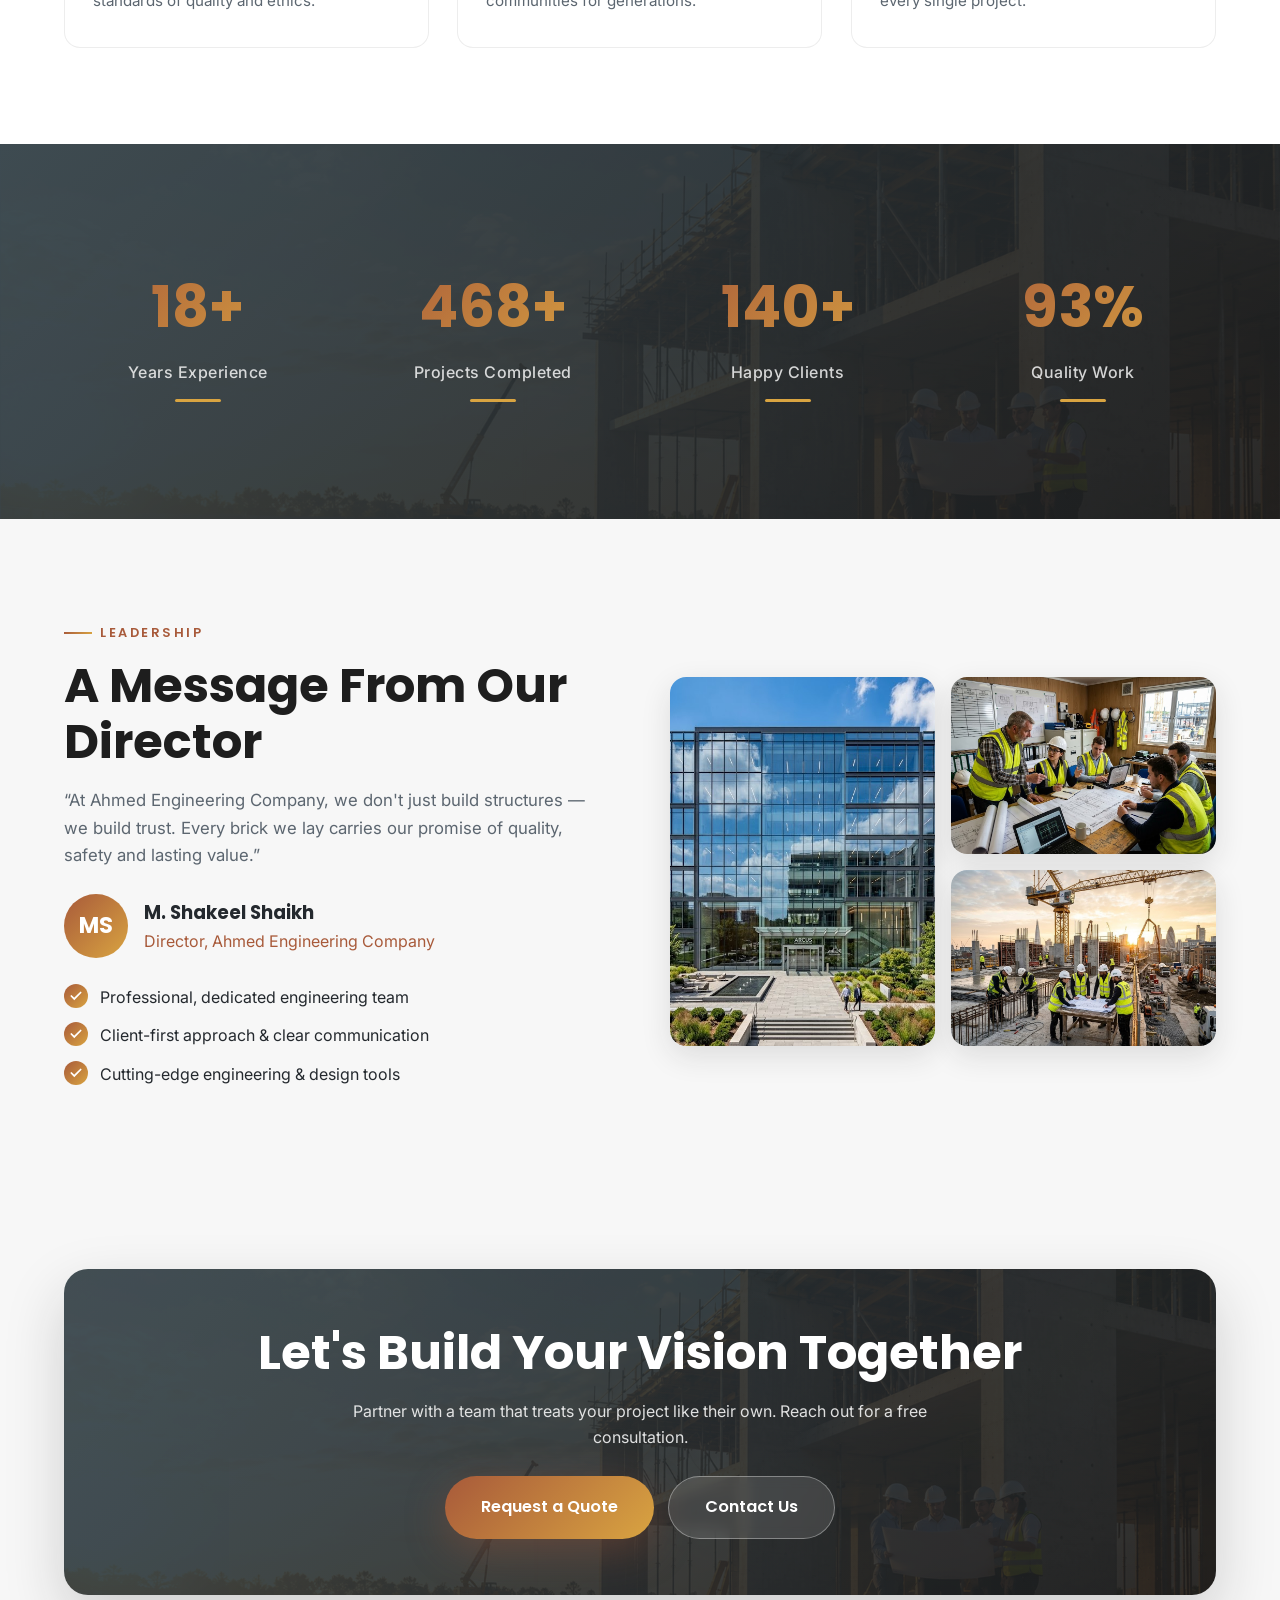
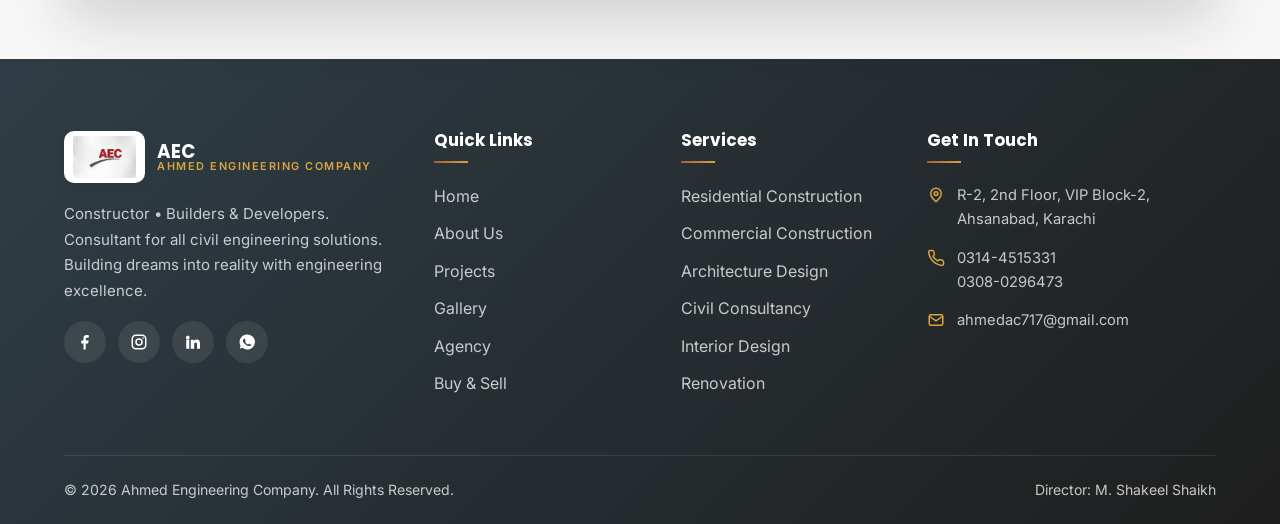
==== commit 798bdc4c: "change hero section image" ====
--- a/about.html
+++ b/about.html
@@ -1,10 +1,12 @@
 <!DOCTYPE html>
 <html lang="en" data-theme="light">
+
 <head>
   <meta charset="UTF-8" />
   <meta name="viewport" content="width=device-width, initial-scale=1.0" />
   <title>About Us | Ahmed Engineering Company (AEC)</title>
-  <meta name="description" content="Learn about Ahmed Engineering Company (AEC) — our mission, vision, experience and professional team led by Director M. Shakeel Shaikh." />
+  <meta name="description"
+    content="Learn about Ahmed Engineering Company (AEC) — our mission, vision, experience and professional team led by Director M. Shakeel Shaikh." />
   <meta name="theme-color" content="#A85A3A" />
   <meta property="og:title" content="About Ahmed Engineering Company (AEC)" />
   <meta property="og:description" content="Mission, vision, experience and engineering excellence." />
@@ -12,26 +14,58 @@
   <link rel="icon" type="image/png" href="images/logo.png" />
   <link rel="preconnect" href="https://fonts.googleapis.com" />
   <link rel="preconnect" href="https://fonts.gstatic.com" crossorigin />
-  <link href="https://fonts.googleapis.com/css2?family=Poppins:wght@500;600;700;800&family=Inter:wght@400;500;600&display=swap" rel="stylesheet" />
+  <link
+    href="https://fonts.googleapis.com/css2?family=Poppins:wght@500;600;700;800&family=Inter:wght@400;500;600&display=swap"
+    rel="stylesheet" />
   <link rel="stylesheet" href="css/style.css" />
   <link rel="stylesheet" href="css/responsive.css" />
 </head>
+
 <body>
-  <div id="preloader"><div class="loader-wrapper"><div class="loader-container"><div class="outer-ring"></div><div class="orbit-particle"></div><div class="grid-overlay"></div><svg class="house-svg" viewBox="0 0 100 100" xmlns="http://www.w3.org/2000/svg"><line class="guide-lines" x1="10" y1="82" x2="90" y2="82" /><line class="guide-lines" x1="50" y1="10" x2="50" y2="90" /><path class="blueprint-line wall-lines" d="M 22 82 H 78 V 48 H 22 Z" /><path class="blueprint-line roof-lines" d="M 16 48 L 50 20 L 84 48" /><path class="blueprint-line detail-lines" d="M 43 82 V 62 H 57 V 82" /><path class="blueprint-line detail-lines" d="M 28 56 H 38 V 66 H 28 Z" /><path class="blueprint-line detail-lines" d="M 62 56 H 72 V 66 H 62 Z" /></svg></div><div class="brand-name">Ahmed Engineering Company</div></div></div>
+  <div id="preloader">
+    <div class="loader-wrapper">
+      <div class="loader-container">
+        <div class="outer-ring"></div>
+        <div class="orbit-particle"></div>
+        <div class="grid-overlay"></div><svg class="house-svg" viewBox="0 0 100 100" xmlns="http://www.w3.org/2000/svg">
+          <line class="guide-lines" x1="10" y1="82" x2="90" y2="82" />
+          <line class="guide-lines" x1="50" y1="10" x2="50" y2="90" />
+          <path class="blueprint-line wall-lines" d="M 22 82 H 78 V 48 H 22 Z" />
+          <path class="blueprint-line roof-lines" d="M 16 48 L 50 20 L 84 48" />
+          <path class="blueprint-line detail-lines" d="M 43 82 V 62 H 57 V 82" />
+          <path class="blueprint-line detail-lines" d="M 28 56 H 38 V 66 H 28 Z" />
+          <path class="blueprint-line detail-lines" d="M 62 56 H 72 V 66 H 62 Z" />
+        </svg>
+      </div>
+      <div class="brand-name">Ahmed Engineering Company</div>
+    </div>
+  </div>
 
   <header class="navbar scrolled">
     <div class="container">
-      <a href="index.html" class="brand" aria-label="Home"><img src="images/logo.png" alt="AEC logo" /><span class="brand-text"><b>AEC</b><span>Ahmed Engineering Company</span></span></a>
+      <a href="index.html" class="brand" aria-label="Home"><img src="images/logo.png" alt="AEC logo" /><span
+          class="brand-text"><b>AEC</b><span>Ahmed Engineering Company</span></span></a>
       <nav class="nav-links" aria-label="Primary">
-        <a href="index.html">Home</a><a href="about.html">About</a><a href="services.html">Services</a><a href="projects.html">Projects</a><a href="gallery.html">Gallery</a><a href="agency.html">Agency</a><a href="buy-sell.html">Buy &amp; Sell</a><a href="contact.html">Contact</a>
+        <a href="index.html">Home</a><a href="about.html">About</a><a href="services.html">Services</a><a
+          href="projects.html">Projects</a><a href="gallery.html">Gallery</a><a href="agency.html">Agency</a><a
+          href="buy-sell.html">Buy &amp; Sell</a><a href="contact.html">Contact</a>
       </nav>
       <div class="nav-actions">
-        <button class="nav-icon-btn theme-toggle" aria-label="Toggle dark mode"><svg viewBox="0 0 24 24" fill="none" stroke="currentColor" stroke-width="2" stroke-linecap="round" width="20" height="20"><circle cx="12" cy="12" r="4"/><path d="M12 2v2M12 20v2M4.9 4.9l1.4 1.4M17.7 17.7l1.4 1.4M2 12h2M20 12h2M4.9 19.1l1.4-1.4M17.7 6.3l1.4-1.4"/></svg></button>        <button class="hamburger" aria-label="Open menu"><span></span><span></span><span></span></button>
+        <button class="nav-icon-btn theme-toggle" aria-label="Toggle dark mode"><svg viewBox="0 0 24 24" fill="none"
+            stroke="currentColor" stroke-width="2" stroke-linecap="round" width="20" height="20">
+            <circle cx="12" cy="12" r="4" />
+            <path
+              d="M12 2v2M12 20v2M4.9 4.9l1.4 1.4M17.7 17.7l1.4 1.4M2 12h2M20 12h2M4.9 19.1l1.4-1.4M17.7 6.3l1.4-1.4" />
+          </svg></button> <button class="hamburger"
+          aria-label="Open menu"><span></span><span></span><span></span></button>
       </div>
     </div>
   </header>
   <nav class="mobile-menu" aria-label="Mobile">
-    <a href="index.html">Home</a><a href="about.html">About</a><a href="services.html">Services</a><a href="projects.html">Projects</a><a href="gallery.html">Gallery</a><a href="agency.html">Agency</a><a href="buy-sell.html">Buy &amp; Sell</a><a href="https://wa.me/923080296473" target="_blank" rel="noopener">Contact</a>
+    <a href="index.html">Home</a><a href="about.html">About</a><a href="services.html">Services</a><a
+      href="projects.html">Projects</a><a href="gallery.html">Gallery</a><a href="agency.html">Agency</a><a
+      href="buy-sell.html">Buy &amp; Sell</a><a href="https://wa.me/923080296473" target="_blank"
+      rel="noopener">Contact</a>
     <a href="#" class="btn" data-modal-open="quoteModal">Request a Quote</a>
   </nav>
 
@@ -40,7 +74,8 @@
     <div class="hero-bg"></div>
     <div class="container">
       <h1 class="reveal fade">About Us</h1>
-      <div class="breadcrumb reveal fade" data-delay="1"><a href="index.html">Home</a><span class="sep">/</span> About</div>
+      <div class="breadcrumb reveal fade" data-delay="1"><a href="index.html">Home</a><span class="sep">/</span> About
+      </div>
     </div>
   </section>
 
@@ -54,10 +89,16 @@
       <div class="split-body reveal right">
         <span class="eyebrow">Our Story</span>
         <h2 class="section-title">A Legacy of Quality Construction &amp; Engineering</h2>
-        <p class="section-lead">Ahmed Engineering Company (AEC) was founded with a simple belief: every structure should be built to last, engineered with precision and delivered with integrity. Under the leadership of Director <strong>M. Shakeel Shaikh</strong>, we have grown into a trusted name for construction, civil engineering and development.</p>
-        <p style="margin:16px 0;color:var(--text-muted);">We serve residential, commercial and industrial clients with a hands-on approach, ensuring that quality, safety and client satisfaction remain at the heart of everything we do.</p>
+        <p class="section-lead">Ahmed Engineering Company (AEC) was founded with a simple belief: every structure should
+          be built to last, engineered with precision and delivered with integrity. Under the leadership of Director
+          <strong>M. Shakeel Shaikh</strong>, we have grown into a trusted name for construction, civil engineering and
+          development.</p>
+        <p style="margin:16px 0;color:var(--text-muted);">We serve residential, commercial and industrial clients with a
+          hands-on approach, ensuring that quality, safety and client satisfaction remain at the heart of everything we
+          do.</p>
         <div class="pill-row" style="margin:22px 0;">
-          <span class="pill">Constructor</span><span class="pill">Builders</span><span class="pill">Developers</span><span class="pill">Consultant</span>
+          <span class="pill">Constructor</span><span class="pill">Builders</span><span
+            class="pill">Developers</span><span class="pill">Consultant</span>
         </div>
         <a href="contact.html" class="btn">Work With Us</a>
       </div>
@@ -73,19 +114,35 @@
       </div>
       <div class="grid grid-3">
         <div class="service-card reveal" data-delay="1">
-          <div class="svc-icon"><svg viewBox="0 0 24 24" fill="none" stroke="currentColor" stroke-width="1.8" stroke-linecap="round" stroke-linejoin="round"><circle cx="12" cy="12" r="9"/><circle cx="12" cy="12" r="4"/><circle cx="12" cy="12" r="1" fill="currentColor"/></svg></div>
+          <div class="svc-icon"><svg viewBox="0 0 24 24" fill="none" stroke="currentColor" stroke-width="1.8"
+              stroke-linecap="round" stroke-linejoin="round">
+              <circle cx="12" cy="12" r="9" />
+              <circle cx="12" cy="12" r="4" />
+              <circle cx="12" cy="12" r="1" fill="currentColor" />
+            </svg></div>
           <h3>Our Mission</h3>
-          <p>To deliver safe, sustainable and beautifully engineered spaces that exceed client expectations while upholding the highest standards of quality and ethics.</p>
+          <p>To deliver safe, sustainable and beautifully engineered spaces that exceed client expectations while
+            upholding the highest standards of quality and ethics.</p>
         </div>
         <div class="service-card reveal" data-delay="2">
-          <div class="svc-icon"><svg viewBox="0 0 24 24" fill="none" stroke="currentColor" stroke-width="1.8" stroke-linecap="round" stroke-linejoin="round"><path d="M2 12s3.5-7 10-7 10 7 10 7-3.5 7-10 7-10-7-10-7z"/><circle cx="12" cy="12" r="3"/></svg></div>
+          <div class="svc-icon"><svg viewBox="0 0 24 24" fill="none" stroke="currentColor" stroke-width="1.8"
+              stroke-linecap="round" stroke-linejoin="round">
+              <path d="M2 12s3.5-7 10-7 10 7 10 7-3.5 7-10 7-10-7-10-7z" />
+              <circle cx="12" cy="12" r="3" />
+            </svg></div>
           <h3>Our Vision</h3>
-          <p>To be the most trusted and innovative construction &amp; civil engineering firm in Pakistan, shaping skylines and communities for generations.</p>
+          <p>To be the most trusted and innovative construction &amp; civil engineering firm in Pakistan, shaping
+            skylines and communities for generations.</p>
         </div>
         <div class="service-card reveal" data-delay="3">
-          <div class="svc-icon"><svg viewBox="0 0 24 24" fill="none" stroke="currentColor" stroke-width="1.8" stroke-linecap="round" stroke-linejoin="round"><path d="M12 22s8-4 8-10V5l-8-3-8 3v7c0 6 8 10 8 10z"/><path d="M9 12l2 2 4-4"/></svg></div>
+          <div class="svc-icon"><svg viewBox="0 0 24 24" fill="none" stroke="currentColor" stroke-width="1.8"
+              stroke-linecap="round" stroke-linejoin="round">
+              <path d="M12 22s8-4 8-10V5l-8-3-8 3v7c0 6 8 10 8 10z" />
+              <path d="M9 12l2 2 4-4" />
+            </svg></div>
           <h3>Our Values</h3>
-          <p>Integrity, engineering excellence, transparency, on-time delivery, and an unwavering commitment to safety on every single project.</p>
+          <p>Integrity, engineering excellence, transparency, on-time delivery, and an unwavering commitment to safety
+            on every single project.</p>
         </div>
       </div>
     </div>
@@ -95,10 +152,26 @@
   <section class="section stats">
     <div class="container">
       <div class="grid grid-4">
-        <div class="stat reveal" data-delay="1"><div class="num"><span data-count="20" data-suffix="+">0</span></div><div class="label">Years Experience</div><div class="bar"></div></div>
-        <div class="stat reveal" data-delay="2"><div class="num"><span data-count="500" data-suffix="+">0</span></div><div class="label">Projects Completed</div><div class="bar"></div></div>
-        <div class="stat reveal" data-delay="3"><div class="num"><span data-count="150" data-suffix="+">0</span></div><div class="label">Happy Clients</div><div class="bar"></div></div>
-        <div class="stat reveal" data-delay="4"><div class="num"><span data-count="100" data-suffix="%">0</span></div><div class="label">Quality Work</div><div class="bar"></div></div>
+        <div class="stat reveal" data-delay="1">
+          <div class="num"><span data-count="20" data-suffix="+">0</span></div>
+          <div class="label">Years Experience</div>
+          <div class="bar"></div>
+        </div>
+        <div class="stat reveal" data-delay="2">
+          <div class="num"><span data-count="500" data-suffix="+">0</span></div>
+          <div class="label">Projects Completed</div>
+          <div class="bar"></div>
+        </div>
+        <div class="stat reveal" data-delay="3">
+          <div class="num"><span data-count="150" data-suffix="+">0</span></div>
+          <div class="label">Happy Clients</div>
+          <div class="bar"></div>
+        </div>
+        <div class="stat reveal" data-delay="4">
+          <div class="num"><span data-count="100" data-suffix="%">0</span></div>
+          <div class="label">Quality Work</div>
+          <div class="bar"></div>
+        </div>
       </div>
     </div>
   </section>
@@ -109,15 +182,26 @@
       <div class="split-body reveal left">
         <span class="eyebrow">Leadership</span>
         <h2 class="section-title">A Message From Our Director</h2>
-        <p class="section-lead">&ldquo;At Ahmed Engineering Company, we don't just build structures — we build trust. Every brick we lay carries our promise of quality, safety and lasting value.&rdquo;</p>
+        <p class="section-lead">&ldquo;At Ahmed Engineering Company, we don't just build structures — we build trust.
+          Every brick we lay carries our promise of quality, safety and lasting value.&rdquo;</p>
         <div style="display:flex;align-items:center;gap:16px;margin-top:24px;">
           <div class="testi-avatar" style="width:64px;height:64px;font-size:1.4rem;">MS</div>
-          <div><b style="font-family:var(--font-head);font-size:1.15rem;">M. Shakeel Shaikh</b><br /><span style="color:var(--primary);">Director, Ahmed Engineering Company</span></div>
+          <div><b style="font-family:var(--font-head);font-size:1.15rem;">M. Shakeel Shaikh</b><br /><span
+              style="color:var(--primary);">Director, Ahmed Engineering Company</span></div>
         </div>
         <ul class="check-list" style="margin-top:26px;">
-          <li><span class="ck"><svg viewBox="0 0 24 24" fill="none" stroke="currentColor" stroke-width="3" stroke-linecap="round"><path d="M20 6L9 17l-5-5"/></svg></span> Professional, dedicated engineering team</li>
-          <li><span class="ck"><svg viewBox="0 0 24 24" fill="none" stroke="currentColor" stroke-width="3" stroke-linecap="round"><path d="M20 6L9 17l-5-5"/></svg></span> Client-first approach &amp; clear communication</li>
-          <li><span class="ck"><svg viewBox="0 0 24 24" fill="none" stroke="currentColor" stroke-width="3" stroke-linecap="round"><path d="M20 6L9 17l-5-5"/></svg></span> Cutting-edge engineering &amp; design tools</li>
+          <li><span class="ck"><svg viewBox="0 0 24 24" fill="none" stroke="currentColor" stroke-width="3"
+                stroke-linecap="round">
+                <path d="M20 6L9 17l-5-5" />
+              </svg></span> Professional, dedicated engineering team</li>
+          <li><span class="ck"><svg viewBox="0 0 24 24" fill="none" stroke="currentColor" stroke-width="3"
+                stroke-linecap="round">
+                <path d="M20 6L9 17l-5-5" />
+              </svg></span> Client-first approach &amp; clear communication</li>
+          <li><span class="ck"><svg viewBox="0 0 24 24" fill="none" stroke="currentColor" stroke-width="3"
+                stroke-linecap="round">
+                <path d="M20 6L9 17l-5-5" />
+              </svg></span> Cutting-edge engineering &amp; design tools</li>
         </ul>
       </div>
       <div class="split-media reveal right">
@@ -149,42 +233,117 @@
     <div class="container">
       <div class="footer-grid">
         <div class="footer-about">
-          <a href="index.html" class="brand"><img src="images/logo.png" alt="AEC logo" /><span class="brand-text"><b>AEC</b><span style="color:var(--accent);">Ahmed Engineering Company</span></span></a>
-          <p>Constructor • Builders &amp; Developers. Consultant for all civil engineering solutions. Building dreams into reality with engineering excellence.</p>
+          <a href="index.html" class="brand"><img src="images/logo.png" alt="AEC logo" /><span
+              class="brand-text"><b>AEC</b><span style="color:var(--accent);">Ahmed Engineering
+                Company</span></span></a>
+          <p>Constructor • Builders &amp; Developers. Consultant for all civil engineering solutions. Building dreams
+            into reality with engineering excellence.</p>
           <div class="footer-socials">
-            <a href="#" aria-label="Facebook"><svg viewBox="0 0 24 24" fill="currentColor"><path d="M13 22v-8h3l1-4h-4V8c0-1 .3-1.7 1.8-1.7H17V2.9C16.5 2.8 15.4 2.7 14.2 2.7 11.7 2.7 10 4.2 10 7.1V10H7v4h3v8z"/></svg></a>
-            <a href="#" aria-label="Instagram"><svg viewBox="0 0 24 24" fill="none" stroke="currentColor" stroke-width="2"><rect x="3" y="3" width="18" height="18" rx="5"/><circle cx="12" cy="12" r="4"/><circle cx="17.5" cy="6.5" r="1" fill="currentColor" stroke="none"/></svg></a>
-            <a href="#" aria-label="LinkedIn"><svg viewBox="0 0 24 24" fill="currentColor"><path d="M4.98 3.5A2.5 2.5 0 002.5 6a2.5 2.5 0 005 0 2.5 2.5 0 00-2.52-2.5zM3 8.98h4V21H3zM9 8.98h3.8v1.64h.05c.53-1 1.83-2.06 3.76-2.06 4.02 0 4.76 2.64 4.76 6.08V21h-4v-5.3c0-1.26-.02-2.9-1.77-2.9-1.77 0-2.04 1.38-2.04 2.8V21H9z"/></svg></a>
-            <a href="https://wa.me/923080296473" aria-label="WhatsApp"><svg viewBox="0 0 24 24" fill="currentColor"><path d="M12 2a10 10 0 00-8.6 15l-1 3.6 3.7-1A10 10 0 1012 2zm5.3 14.2c-.2.6-1.3 1.2-1.8 1.2s-1.2.2-3.7-.9-4-3.6-4.2-3.8-1-1.3-1-2.5.6-1.8.9-2.1c.2-.2.5-.3.7-.3h.5c.2 0 .4 0 .6.5l.8 2c.1.2.1.4 0 .5l-.4.6c-.2.2-.3.4-.1.7s.7 1.2 1.5 1.9c1 .9 1.8 1.1 2.1 1.3s.4.1.6-.1l.7-.8c.2-.2.4-.2.6-.1l1.9.9c.2.1.4.2.5.3s.1.7-.1 1.3z"/></svg></a>
+            <a href="#" aria-label="Facebook"><svg viewBox="0 0 24 24" fill="currentColor">
+                <path
+                  d="M13 22v-8h3l1-4h-4V8c0-1 .3-1.7 1.8-1.7H17V2.9C16.5 2.8 15.4 2.7 14.2 2.7 11.7 2.7 10 4.2 10 7.1V10H7v4h3v8z" />
+              </svg></a>
+            <a href="#" aria-label="Instagram"><svg viewBox="0 0 24 24" fill="none" stroke="currentColor"
+                stroke-width="2">
+                <rect x="3" y="3" width="18" height="18" rx="5" />
+                <circle cx="12" cy="12" r="4" />
+                <circle cx="17.5" cy="6.5" r="1" fill="currentColor" stroke="none" />
+              </svg></a>
+            <a href="#" aria-label="LinkedIn"><svg viewBox="0 0 24 24" fill="currentColor">
+                <path
+                  d="M4.98 3.5A2.5 2.5 0 002.5 6a2.5 2.5 0 005 0 2.5 2.5 0 00-2.52-2.5zM3 8.98h4V21H3zM9 8.98h3.8v1.64h.05c.53-1 1.83-2.06 3.76-2.06 4.02 0 4.76 2.64 4.76 6.08V21h-4v-5.3c0-1.26-.02-2.9-1.77-2.9-1.77 0-2.04 1.38-2.04 2.8V21H9z" />
+              </svg></a>
+            <a href="https://wa.me/923080296473" aria-label="WhatsApp"><svg viewBox="0 0 24 24" fill="currentColor">
+                <path
+                  d="M12 2a10 10 0 00-8.6 15l-1 3.6 3.7-1A10 10 0 1012 2zm5.3 14.2c-.2.6-1.3 1.2-1.8 1.2s-1.2.2-3.7-.9-4-3.6-4.2-3.8-1-1.3-1-2.5.6-1.8.9-2.1c.2-.2.5-.3.7-.3h.5c.2 0 .4 0 .6.5l.8 2c.1.2.1.4 0 .5l-.4.6c-.2.2-.3.4-.1.7s.7 1.2 1.5 1.9c1 .9 1.8 1.1 2.1 1.3s.4.1.6-.1l.7-.8c.2-.2.4-.2.6-.1l1.9.9c.2.1.4.2.5.3s.1.7-.1 1.3z" />
+              </svg></a>
           </div>
         </div>
-        <div><h4>Quick Links</h4><ul class="footer-links"><li><a href="index.html">Home</a></li><li><a href="about.html">About Us</a></li><li><a href="projects.html">Projects</a></li><li><a href="gallery.html">Gallery</a></li><li><a href="agency.html">Agency</a></li><li><a href="buy-sell.html">Buy &amp; Sell</a></li></ul></div>
-        <div><h4>Services</h4><ul class="footer-links"><li><a href="services.html">Residential Construction</a></li><li><a href="services.html">Commercial Construction</a></li><li><a href="services.html">Architecture Design</a></li><li><a href="services.html">Civil Consultancy</a></li><li><a href="services.html">Interior Design</a></li><li><a href="services.html">Renovation</a></li></ul></div>
-        <div><h4>Get In Touch</h4><ul class="footer-contact">
-          <li><svg viewBox="0 0 24 24" fill="none" stroke="currentColor" stroke-width="2"><path d="M12 21s-7-6.2-7-11a7 7 0 0114 0c0 4.8-7 11-7 11z"/><circle cx="12" cy="10" r="2.5"/></svg><span>R-2, 2nd Floor, VIP Block-2, Ahsanabad, Karachi</span></li>
-          <li><svg viewBox="0 0 24 24" fill="none" stroke="currentColor" stroke-width="2"><path d="M22 16.9v3a2 2 0 01-2.2 2 19.8 19.8 0 01-8.6-3 19.5 19.5 0 01-6-6 19.8 19.8 0 01-3-8.6A2 2 0 014.1 2h3a2 2 0 012 1.7c.1.9.3 1.8.6 2.6a2 2 0 01-.5 2.1L8.1 9.9a16 16 0 006 6l1.5-1.1a2 2 0 012.1-.5c.8.3 1.7.5 2.6.6a2 2 0 011.7 2z"/></svg><span><a href="tel:03144515331">0314-4515331</a><br /><a href="tel:03080296473">0308-0296473</a></span></li>
-          <li><svg viewBox="0 0 24 24" fill="none" stroke="currentColor" stroke-width="2"><rect x="3" y="5" width="18" height="14" rx="2"/><path d="M3 7l9 6 9-6"/></svg><a href="mailto:ahmedac717@gmail.com">ahmedac717@gmail.com</a></li>
-        </ul></div>
-      </div>
-      <div class="footer-bottom"><span>&copy; <span class="js-year">2026</span> Ahmed Engineering Company. All Rights Reserved.</span><span>Director: M. Shakeel Shaikh</span></div>
+        <div>
+          <h4>Quick Links</h4>
+          <ul class="footer-links">
+            <li><a href="index.html">Home</a></li>
+            <li><a href="about.html">About Us</a></li>
+            <li><a href="projects.html">Projects</a></li>
+            <li><a href="gallery.html">Gallery</a></li>
+            <li><a href="agency.html">Agency</a></li>
+            <li><a href="buy-sell.html">Buy &amp; Sell</a></li>
+          </ul>
+        </div>
+        <div>
+          <h4>Services</h4>
+          <ul class="footer-links">
+            <li><a href="services.html">Residential Construction</a></li>
+            <li><a href="services.html">Commercial Construction</a></li>
+            <li><a href="services.html">Architecture Design</a></li>
+            <li><a href="services.html">Civil Consultancy</a></li>
+            <li><a href="services.html">Interior Design</a></li>
+            <li><a href="services.html">Renovation</a></li>
+          </ul>
+        </div>
+        <div>
+          <h4>Get In Touch</h4>
+          <ul class="footer-contact">
+            <li><svg viewBox="0 0 24 24" fill="none" stroke="currentColor" stroke-width="2">
+                <path d="M12 21s-7-6.2-7-11a7 7 0 0114 0c0 4.8-7 11-7 11z" />
+                <circle cx="12" cy="10" r="2.5" />
+              </svg><span>R-2, 2nd Floor, VIP Block-2, Ahsanabad, Karachi</span></li>
+            <li><svg viewBox="0 0 24 24" fill="none" stroke="currentColor" stroke-width="2">
+                <path
+                  d="M22 16.9v3a2 2 0 01-2.2 2 19.8 19.8 0 01-8.6-3 19.5 19.5 0 01-6-6 19.8 19.8 0 01-3-8.6A2 2 0 014.1 2h3a2 2 0 012 1.7c.1.9.3 1.8.6 2.6a2 2 0 01-.5 2.1L8.1 9.9a16 16 0 006 6l1.5-1.1a2 2 0 012.1-.5c.8.3 1.7.5 2.6.6a2 2 0 011.7 2z" />
+              </svg><span><a href="tel:03144515331">0314-4515331</a><br /><a
+                  href="tel:03080296473">0308-0296473</a></span></li>
+            <li><svg viewBox="0 0 24 24" fill="none" stroke="currentColor" stroke-width="2">
+                <rect x="3" y="5" width="18" height="14" rx="2" />
+                <path d="M3 7l9 6 9-6" />
+              </svg><a href="mailto:ahmedac717@gmail.com">ahmedac717@gmail.com</a></li>
+          </ul>
+        </div>
+      </div>
+      <div class="footer-bottom"><span>&copy; <span class="js-year">2026</span> Ahmed Engineering Company. All Rights
+          Reserved.</span><span>Director: M. Shakeel Shaikh</span></div>
     </div>
   </footer>
 
-  <a class="whatsapp-float" href="https://wa.me/923080296473?text=Hello%20Ahmed%20Engineering%20Company%2C%20I%20need%20information%20about%20your%20construction%20services." target="_blank" rel="noopener" aria-label="Chat on WhatsApp"><span class="wa-tip">Chat with us</span><svg viewBox="0 0 24 24" fill="currentColor"><path d="M12 2a10 10 0 00-8.6 15l-1 3.6 3.7-1A10 10 0 1012 2zm5.3 14.2c-.2.6-1.3 1.2-1.8 1.2s-1.2.2-3.7-.9-4-3.6-4.2-3.8-1-1.3-1-2.5.6-1.8.9-2.1c.2-.2.5-.3.7-.3h.5c.2 0 .4 0 .6.5l.8 2c.1.2.1.4 0 .5l-.4.6c-.2.2-.3.4-.1.7s.7 1.2 1.5 1.9c1 .9 1.8 1.1 2.1 1.3s.4.1.6-.1l.7-.8c.2-.2.4-.2.6-.1l1.9.9c.2.1.4.2.5.3s.1.7-.1 1.3z"/></svg></a>
-  <button class="back-top" aria-label="Back to top"><svg viewBox="0 0 24 24" fill="none" stroke="currentColor" stroke-width="2.5" stroke-linecap="round"><path d="M12 19V5M5 12l7-7 7 7"/></svg></button>
+  <a class="whatsapp-float"
+    href="https://wa.me/923080296473?text=Hello%20Ahmed%20Engineering%20Company%2C%20I%20need%20information%20about%20your%20construction%20services."
+    target="_blank" rel="noopener" aria-label="Chat on WhatsApp"><span class="wa-tip">Chat with us</span><svg
+      viewBox="0 0 24 24" fill="currentColor">
+      <path
+        d="M12 2a10 10 0 00-8.6 15l-1 3.6 3.7-1A10 10 0 1012 2zm5.3 14.2c-.2.6-1.3 1.2-1.8 1.2s-1.2.2-3.7-.9-4-3.6-4.2-3.8-1-1.3-1-2.5.6-1.8.9-2.1c.2-.2.5-.3.7-.3h.5c.2 0 .4 0 .6.5l.8 2c.1.2.1.4 0 .5l-.4.6c-.2.2-.3.4-.1.7s.7 1.2 1.5 1.9c1 .9 1.8 1.1 2.1 1.3s.4.1.6-.1l.7-.8c.2-.2.4-.2.6-.1l1.9.9c.2.1.4.2.5.3s.1.7-.1 1.3z" />
+    </svg></a>
+  <button class="back-top" aria-label="Back to top"><svg viewBox="0 0 24 24" fill="none" stroke="currentColor"
+      stroke-width="2.5" stroke-linecap="round">
+      <path d="M12 19V5M5 12l7-7 7 7" />
+    </svg></button>
 
   <!-- QUOTE MODAL -->
   <div class="modal" id="quoteModal" role="dialog" aria-modal="true" aria-labelledby="quoteTitle">
     <div class="modal-backdrop"></div>
     <div class="modal-box">
-      <button class="modal-close" data-modal-close aria-label="Close"><svg viewBox="0 0 24 24" fill="none" stroke="currentColor" stroke-width="2" stroke-linecap="round"><path d="M18 6L6 18M6 6l12 12"/></svg></button>
+      <button class="modal-close" data-modal-close aria-label="Close"><svg viewBox="0 0 24 24" fill="none"
+          stroke="currentColor" stroke-width="2" stroke-linecap="round">
+          <path d="M18 6L6 18M6 6l12 12" />
+        </svg></button>
       <h3 id="quoteTitle">Request a Quote</h3>
       <p class="sub">Tell us about your project and we'll get back to you within 24 hours.</p>
       <form class="form-grid" data-validate data-message="Thank you! Your quote request has been received." novalidate>
-        <div class="field"><label>Full Name</label><input type="text" placeholder="Your name" data-required /><span class="error-msg"></span></div>
-        <div class="field"><label>Phone Number</label><input type="tel" placeholder="03XX-XXXXXXX" data-required data-type="phone" /><span class="error-msg"></span></div>
-        <div class="field"><label>Service Needed</label><select data-required><option value="">Select a service</option><option>Residential Construction</option><option>Commercial Construction</option><option>Architecture Design</option><option>Civil Engineering Consultancy</option><option>Interior Design</option><option>Renovation</option><option>Other</option></select><span class="error-msg"></span></div>
-        <div class="field"><label>Project Details</label><textarea placeholder="Briefly describe your project..." data-required></textarea><span class="error-msg"></span></div>
+        <div class="field"><label>Full Name</label><input type="text" placeholder="Your name" data-required /><span
+            class="error-msg"></span></div>
+        <div class="field"><label>Phone Number</label><input type="tel" placeholder="03XX-XXXXXXX" data-required
+            data-type="phone" /><span class="error-msg"></span></div>
+        <div class="field"><label>Service Needed</label><select data-required>
+            <option value="">Select a service</option>
+            <option>Residential Construction</option>
+            <option>Commercial Construction</option>
+            <option>Architecture Design</option>
+            <option>Civil Engineering Consultancy</option>
+            <option>Interior Design</option>
+            <option>Renovation</option>
+            <option>Other</option>
+          </select><span class="error-msg"></span></div>
+        <div class="field"><label>Project Details</label><textarea placeholder="Briefly describe your project..."
+            data-required></textarea><span class="error-msg"></span></div>
         <p class="form-success"></p>
         <button type="submit" class="btn btn-lg">Submit Request</button>
       </form>
@@ -193,4 +352,5 @@
 
   <script src="js/script.js"></script>
 </body>
-</html>
+
+</html>
--- a/css/style.css
+++ b/css/style.css
@@ -761,10 +761,11 @@
 .reveal { opacity: 0; transform: translateY(38px); transition: opacity 0.7s ease, transform 0.7s cubic-bezier(0.16,1,0.3,1); will-change: opacity, transform; }
 .reveal.in { opacity: 1; transform: none; }
 .reveal.fade { transform: none; }
+.reveal.fade-up { transform: translateY(38px); }
 .reveal.left { transform: translateX(-46px); }
 .reveal.right { transform: translateX(46px); }
 .reveal.scale { transform: scale(0.9); }
-.reveal.left.in, .reveal.right.in, .reveal.scale.in { transform: none; }
+.reveal.left.in, .reveal.right.in, .reveal.scale.in, .reveal.fade-up.in { transform: none; }
 .reveal[data-delay="1"] { transition-delay: 0.1s; }
 .reveal[data-delay="2"] { transition-delay: 0.2s; }
 .reveal[data-delay="3"] { transition-delay: 0.3s; }
@@ -818,3 +819,423 @@
 
 .no-results { text-align: center; padding: 40px; color: var(--text-muted); grid-column: 1 / -1; display: none; }
 .no-results.show { display: block; }
+
+/* =====================================================================
+   MOSQUE DOME PORTFOLIO — premium, self-contained luxury section.
+   Dark backdrop, glassmorphism, gold + subtle green accents.
+   All selectors are prefixed .mdp- so nothing else on the site changes.
+   ===================================================================== */
+.mdp-section {
+  --mdp-gold: var(--accent);
+  --mdp-gold-soft: #e6c580;
+  --mdp-green: #4ea587;
+  --mdp-glass: rgba(255, 255, 255, 0.055);
+  --mdp-glass-2: rgba(255, 255, 255, 0.08);
+  --mdp-border: rgba(255, 255, 255, 0.12);
+  --mdp-text: #f4f2ec;
+  --mdp-muted: #b7bdc6;
+  --mdp-radius: 24px;
+  position: relative;
+  overflow: hidden;
+  background:
+    radial-gradient(1100px 520px at 80% -8%, rgba(217, 164, 65, 0.16), transparent 60%),
+    radial-gradient(900px 520px at 8% 108%, rgba(78, 165, 135, 0.12), transparent 60%),
+    linear-gradient(180deg, #171c20 0%, #0f1418 100%);
+  color: var(--mdp-text);
+  isolation: isolate;
+}
+.mdp-section::before {
+  content: "";
+  position: absolute; inset: 0; z-index: -1;
+  background-image:
+    linear-gradient(rgba(255,255,255,0.03) 1px, transparent 1px),
+    linear-gradient(90deg, rgba(255,255,255,0.03) 1px, transparent 1px);
+  background-size: 60px 60px;
+  mask-image: radial-gradient(ellipse at 50% 30%, #000 20%, transparent 78%);
+  -webkit-mask-image: radial-gradient(ellipse at 50% 30%, #000 20%, transparent 78%);
+  opacity: 0.6;
+}
+.mdp-section .eyebrow { color: var(--mdp-gold); }
+.mdp-section .eyebrow::before { background: linear-gradient(90deg, var(--mdp-gold), transparent); }
+.mdp-section .section-title { color: #fff; letter-spacing: -0.5px; }
+.mdp-section .section-lead { color: var(--mdp-muted); }
+
+/* ---------- Premium project card ---------- */
+.mdp-card {
+  background: linear-gradient(160deg, var(--mdp-glass-2), var(--mdp-glass));
+  border: 1px solid var(--mdp-border);
+  border-radius: var(--mdp-radius);
+  overflow: hidden;
+  backdrop-filter: blur(16px);
+  -webkit-backdrop-filter: blur(16px);
+  box-shadow: 0 30px 80px rgba(0, 0, 0, 0.45), inset 0 1px 0 rgba(255,255,255,0.06);
+  max-width: 1040px;
+  margin: 0 auto;
+  transition: transform 0.5s cubic-bezier(0.16,1,0.3,1), box-shadow 0.5s ease, border-color 0.5s ease;
+}
+.mdp-card:hover {
+  transform: translateY(-6px);
+  border-color: rgba(217, 164, 65, 0.4);
+  box-shadow: 0 40px 100px rgba(0,0,0,0.55), 0 0 0 1px rgba(217,164,65,0.15);
+}
+.mdp-hero {
+  position: relative;
+  aspect-ratio: 16 / 8;
+  overflow: hidden;
+}
+.mdp-hero img {
+  width: 100%; height: 100%;
+  object-fit: cover;
+  transform: scale(1.02);
+  transition: transform 1.1s cubic-bezier(0.16,1,0.3,1);
+}
+.mdp-card:hover .mdp-hero img { transform: scale(1.08); }
+.mdp-hero::after {
+  content: "";
+  position: absolute; inset: 0;
+  background: linear-gradient(180deg, rgba(15,20,24,0) 45%, rgba(15,20,24,0.85) 100%);
+}
+.mdp-status-badge {
+  position: absolute; top: 20px; left: 20px; z-index: 2;
+  display: inline-flex; align-items: center; gap: 9px;
+  padding: 9px 18px;
+  border-radius: var(--radius-pill);
+  background: rgba(15, 20, 24, 0.55);
+  border: 1px solid rgba(78, 165, 135, 0.5);
+  color: #d8f4e9;
+  font-family: var(--font-head);
+  font-weight: 600; font-size: 0.8rem;
+  letter-spacing: 0.5px;
+  backdrop-filter: blur(10px);
+  -webkit-backdrop-filter: blur(10px);
+}
+.mdp-pulse {
+  width: 9px; height: 9px; border-radius: 50%;
+  background: var(--mdp-green);
+  box-shadow: 0 0 0 0 rgba(78, 165, 135, 0.6);
+  animation: mdpPulse 2s infinite;
+}
+@keyframes mdpPulse {
+  0% { box-shadow: 0 0 0 0 rgba(78,165,135,0.6); }
+  70% { box-shadow: 0 0 0 10px rgba(78,165,135,0); }
+  100% { box-shadow: 0 0 0 0 rgba(78,165,135,0); }
+}
+.mdp-body { padding: clamp(26px, 4vw, 46px); }
+.mdp-title {
+  color: #fff;
+  font-size: clamp(1.8rem, 3.4vw, 2.6rem);
+  margin-bottom: 14px;
+}
+.mdp-desc {
+  color: var(--mdp-muted);
+  font-size: 1.02rem;
+  line-height: 1.8;
+  max-width: 760px;
+  margin-bottom: 34px;
+}
+
+/* ---------- Information cards ---------- */
+.mdp-info-grid {
+  display: grid;
+  grid-template-columns: repeat(auto-fit, minmax(240px, 1fr));
+  gap: 16px;
+}
+.mdp-info-card {
+  display: flex; gap: 15px; align-items: flex-start;
+  padding: 20px;
+  background: rgba(255, 255, 255, 0.04);
+  border: 1px solid var(--mdp-border);
+  border-radius: 18px;
+  transition: transform 0.4s cubic-bezier(0.16,1,0.3,1), background 0.4s ease, border-color 0.4s ease;
+}
+.mdp-info-card:hover {
+  transform: translateY(-5px);
+  background: rgba(255, 255, 255, 0.07);
+  border-color: rgba(217, 164, 65, 0.4);
+}
+.mdp-info-ico {
+  flex: 0 0 auto;
+  width: 48px; height: 48px;
+  display: grid; place-items: center;
+  border-radius: 14px;
+  color: var(--mdp-gold);
+  background: linear-gradient(160deg, rgba(217,164,65,0.22), rgba(217,164,65,0.06));
+  border: 1px solid rgba(217, 164, 65, 0.28);
+}
+.mdp-info-ico svg { width: 24px; height: 24px; }
+.mdp-info-txt { display: flex; flex-direction: column; gap: 4px; min-width: 0; }
+.mdp-info-label {
+  font-size: 0.72rem; letter-spacing: 1.6px; text-transform: uppercase;
+  color: var(--mdp-gold); font-family: var(--font-head); font-weight: 600;
+}
+.mdp-info-value { color: #fff; font-size: 0.98rem; font-weight: 600; line-height: 1.35; }
+
+/* ---------- Construction Journey timeline ---------- */
+.mdp-journey { margin-top: clamp(64px, 8vw, 100px); }
+.mdp-journey .section-head { margin-bottom: 40px; }
+.mdp-timeline-wrap {
+  overflow-x: auto;
+  overflow-y: hidden;
+  padding: 6px 4px 26px;
+  scroll-snap-type: x proximity;
+  -webkit-overflow-scrolling: touch;
+  scrollbar-width: thin;
+  scrollbar-color: rgba(217,164,65,0.5) transparent;
+}
+.mdp-timeline-wrap::-webkit-scrollbar { height: 8px; }
+.mdp-timeline-wrap::-webkit-scrollbar-thumb { background: rgba(217,164,65,0.45); border-radius: 99px; }
+.mdp-timeline-wrap::-webkit-scrollbar-track { background: rgba(255,255,255,0.05); border-radius: 99px; }
+.mdp-timeline {
+  position: relative;
+  display: flex;
+  gap: 26px;
+  padding-top: 44px;
+  min-width: min-content;
+}
+.mdp-line {
+  position: absolute;
+  top: 20px; left: 150px; right: 150px;
+  height: 3px;
+  background: rgba(255, 255, 255, 0.12);
+  border-radius: 3px;
+  z-index: 0;
+}
+.mdp-line-fill {
+  display: block;
+  width: 0; height: 100%;
+  border-radius: 3px;
+  background: linear-gradient(90deg, var(--mdp-gold), var(--mdp-gold-soft));
+  box-shadow: 0 0 14px rgba(217, 164, 65, 0.55);
+  transition: width 1.8s cubic-bezier(0.16,1,0.3,1);
+}
+.mdp-timeline.mdp-animate .mdp-line-fill { width: 100%; }
+.mdp-step {
+  position: relative;
+  flex: 0 0 300px;
+  scroll-snap-align: center;
+  background: linear-gradient(160deg, var(--mdp-glass-2), var(--mdp-glass));
+  border: 1px solid var(--mdp-border);
+  border-radius: 22px;
+  box-shadow: 0 18px 44px rgba(0,0,0,0.4);
+  transition: transform 0.5s cubic-bezier(0.16,1,0.3,1), box-shadow 0.5s ease, border-color 0.5s ease;
+}
+.mdp-step:hover {
+  transform: translateY(-10px);
+  border-color: rgba(217, 164, 65, 0.45);
+  box-shadow: 0 30px 70px rgba(0,0,0,0.55), 0 0 0 1px rgba(217,164,65,0.15);
+}
+.mdp-node {
+  position: absolute;
+  top: -32px; left: 50%;
+  transform: translateX(-50%);
+  width: 18px; height: 18px;
+  border-radius: 50%;
+  background: var(--mdp-gold);
+  border: 3px solid #10161a;
+  box-shadow: 0 0 0 4px rgba(217, 164, 65, 0.2);
+  z-index: 2;
+  transition: transform 0.4s ease, box-shadow 0.4s ease;
+}
+.mdp-step:hover .mdp-node {
+  transform: translateX(-50%) scale(1.25);
+  box-shadow: 0 0 0 6px rgba(217, 164, 65, 0.28), 0 0 18px rgba(217,164,65,0.6);
+}
+.mdp-step-media {
+  display: block;
+  position: relative;
+  width: 100%;
+  aspect-ratio: 4 / 3;
+  padding: 0; border: 0; margin: 0;
+  border-radius: 22px 22px 0 0;
+  overflow: hidden;
+  cursor: zoom-in;
+  background: rgba(0,0,0,0.25);
+}
+.mdp-step-media img {
+  width: 100%; height: 100%;
+  object-fit: cover;
+  transition: transform 0.9s cubic-bezier(0.16,1,0.3,1), opacity 0.6s ease;
+}
+.mdp-step:hover .mdp-step-media img { transform: scale(1.1); }
+.mdp-step-media::after {
+  content: "";
+  position: absolute; inset: 0;
+  background: linear-gradient(180deg, rgba(15,20,24,0) 55%, rgba(15,20,24,0.5) 100%);
+  opacity: 0; transition: opacity 0.4s ease;
+}
+.mdp-step:hover .mdp-step-media::after { opacity: 1; }
+.mdp-zoom-ico {
+  position: absolute; top: 14px; right: 14px; z-index: 2;
+  width: 42px; height: 42px;
+  display: grid; place-items: center;
+  border-radius: 50%;
+  color: #fff;
+  background: rgba(15, 20, 24, 0.45);
+  border: 1px solid rgba(255,255,255,0.2);
+  backdrop-filter: blur(8px);
+  -webkit-backdrop-filter: blur(8px);
+  opacity: 0; transform: scale(0.8) translateY(-4px);
+  transition: opacity 0.4s ease, transform 0.4s cubic-bezier(0.16,1,0.3,1), background 0.3s ease;
+}
+.mdp-zoom-ico svg { width: 20px; height: 20px; }
+.mdp-step:hover .mdp-zoom-ico { opacity: 1; transform: scale(1) translateY(0); }
+.mdp-step-media:hover .mdp-zoom-ico { background: var(--mdp-gold); color: #10161a; }
+.mdp-step-text { padding: 22px 22px 26px; }
+.mdp-step-num {
+  display: inline-block;
+  font-family: var(--font-head); font-weight: 700;
+  font-size: 0.72rem; letter-spacing: 2px; text-transform: uppercase;
+  color: var(--mdp-gold);
+  margin-bottom: 10px;
+}
+.mdp-step-text h4 { color: #fff; font-size: 1.12rem; margin-bottom: 10px; }
+.mdp-step-text p { color: var(--mdp-muted); font-size: 0.9rem; line-height: 1.7; }
+
+/* ---------- Premium Lightbox Gallery ---------- */
+.mdp-lightbox {
+  position: fixed; inset: 0; z-index: 3000;
+  display: flex; align-items: center; justify-content: center;
+  opacity: 0; visibility: hidden;
+  transition: opacity 0.45s ease, visibility 0.45s ease;
+}
+.mdp-lightbox.open { opacity: 1; visibility: visible; }
+body.mdp-lb-active .whatsapp-float,
+body.mdp-lb-active .back-top { opacity: 0; visibility: hidden; pointer-events: none; }
+.mdp-lb-backdrop {
+  position: absolute; inset: 0;
+  background: rgba(8, 11, 14, 0.82);
+  backdrop-filter: blur(18px) saturate(120%);
+  -webkit-backdrop-filter: blur(18px) saturate(120%);
+}
+.mdp-lb-stage {
+  position: relative;
+  width: min(92vw, 1200px);
+  height: min(80vh, 820px);
+  display: grid; place-items: center;
+  z-index: 1;
+  overflow: hidden;
+  touch-action: none;
+}
+.mdp-lb-img {
+  max-width: 100%; max-height: 100%;
+  border-radius: 14px;
+  box-shadow: 0 40px 120px rgba(0,0,0,0.6);
+  opacity: 0;
+  transform: translateX(var(--mdp-slide, 0)) scale(var(--mdp-scale, 1));
+  transition: opacity 0.45s ease, transform 0.45s cubic-bezier(0.16,1,0.3,1);
+  cursor: grab;
+  user-select: none; -webkit-user-drag: none;
+  will-change: transform;
+}
+.mdp-lb-img.loaded { opacity: 1; }
+.mdp-lb-img.zoomed { cursor: grab; transition: opacity 0.3s ease; }
+.mdp-lb-img.dragging { cursor: grabbing; transition: none; }
+.mdp-lb-spinner {
+  position: absolute;
+  width: 46px; height: 46px;
+  border-radius: 50%;
+  border: 3px solid rgba(255,255,255,0.18);
+  border-top-color: var(--accent);
+  animation: mdpSpin 0.8s linear infinite;
+  opacity: 0; transition: opacity 0.3s ease;
+  z-index: 0;
+}
+.mdp-lb-spinner.show { opacity: 1; }
+@keyframes mdpSpin { to { transform: rotate(360deg); } }
+.mdp-lb-close, .mdp-lb-nav {
+  position: absolute; z-index: 2;
+  display: grid; place-items: center;
+  border: 1px solid rgba(255,255,255,0.18);
+  background: rgba(255, 255, 255, 0.08);
+  color: #fff;
+  cursor: pointer;
+  backdrop-filter: blur(10px);
+  -webkit-backdrop-filter: blur(10px);
+  transition: background 0.3s ease, transform 0.3s ease, border-color 0.3s ease;
+}
+.mdp-lb-close { top: 22px; right: 22px; width: 50px; height: 50px; border-radius: 50%; }
+.mdp-lb-close svg { width: 24px; height: 24px; }
+.mdp-lb-close:hover { background: var(--accent); color: #10161a; transform: rotate(90deg); }
+.mdp-lb-nav { top: 50%; transform: translateY(-50%); width: 56px; height: 56px; border-radius: 50%; }
+.mdp-lb-nav svg { width: 26px; height: 26px; }
+.mdp-lb-prev { left: 24px; }
+.mdp-lb-next { right: 24px; }
+.mdp-lb-prev:hover { background: var(--accent); color: #10161a; transform: translateY(-50%) scale(1.08); }
+.mdp-lb-next:hover { background: var(--accent); color: #10161a; transform: translateY(-50%) scale(1.08); }
+.mdp-lb-bar {
+  position: absolute; left: 0; right: 0; bottom: 22px; z-index: 2;
+  display: flex; flex-direction: column; align-items: center; gap: 6px;
+  padding: 0 24px; text-align: center;
+  pointer-events: none;
+}
+.mdp-lb-counter {
+  font-family: var(--font-head); font-weight: 700;
+  font-size: 0.9rem; letter-spacing: 1px;
+  color: var(--accent);
+}
+.mdp-lb-caption { color: #fff; font-size: 1.02rem; font-weight: 500; max-width: 640px; }
+.mdp-lb-hint { color: rgba(255,255,255,0.5); font-size: 0.76rem; letter-spacing: 0.4px; }
+
+/* ---------- Responsive: tablet ---------- */
+@media (max-width: 980px) {
+  .mdp-info-grid { grid-template-columns: repeat(2, minmax(0, 1fr)); }
+  .mdp-line { left: 120px; right: 120px; }
+  .mdp-step { flex-basis: 260px; }
+  .mdp-hero { aspect-ratio: 16 / 9; }
+}
+
+/* ---------- Responsive: mobile — vertical timeline ---------- */
+@media (max-width: 640px) {
+  .mdp-section { padding-top: 72px; padding-bottom: 72px; }
+  .mdp-info-grid { grid-template-columns: 1fr; }
+  .mdp-status-badge { top: 14px; left: 14px; padding: 8px 14px; font-size: 0.74rem; }
+  .mdp-timeline-wrap {
+    overflow: visible;
+    padding: 0;
+    scroll-snap-type: none;
+  }
+  .mdp-timeline {
+    flex-direction: column;
+    gap: 28px;
+    padding-top: 8px;
+    padding-left: 42px;
+    min-width: 0;
+  }
+  .mdp-line {
+    top: 8px; bottom: 8px; left: 11px; right: auto;
+    width: 3px; height: auto;
+  }
+  .mdp-line-fill {
+    width: 100%; height: 0;
+    transition: height 1.8s cubic-bezier(0.16,1,0.3,1);
+  }
+  .mdp-timeline.mdp-animate .mdp-line-fill { width: 100%; height: 100%; }
+  .mdp-step {
+    flex-basis: auto;
+    width: 100%;
+    scroll-snap-align: none;
+  }
+  .mdp-node {
+    top: 22px; left: -42px;
+    transform: none;
+  }
+  .mdp-step:hover { transform: translateY(-6px); }
+  .mdp-step:hover .mdp-node { transform: scale(1.25); }
+  .mdp-zoom-ico { opacity: 1; transform: none; }
+  .mdp-lb-nav { width: 46px; height: 46px; }
+  .mdp-lb-prev { left: 10px; }
+  .mdp-lb-next { right: 10px; }
+  .mdp-lb-close { top: 14px; right: 14px; width: 44px; height: 44px; }
+  .mdp-lb-hint { display: none; }
+  .mdp-lb-stage { width: 94vw; height: 68vh; }
+  .mdp-lb-img { border-radius: 10px; }
+}
+
+@media (prefers-reduced-motion: reduce) {
+  .mdp-timeline .mdp-line-fill { transition: none; }
+  .mdp-pulse { animation: none; }
+  .mdp-card, .mdp-step, .mdp-info-card, .mdp-hero img, .mdp-step-media img {
+    transition: none !important;
+  }
+  .mdp-card:hover, .mdp-step:hover, .mdp-info-card:hover { transform: none; }
+}
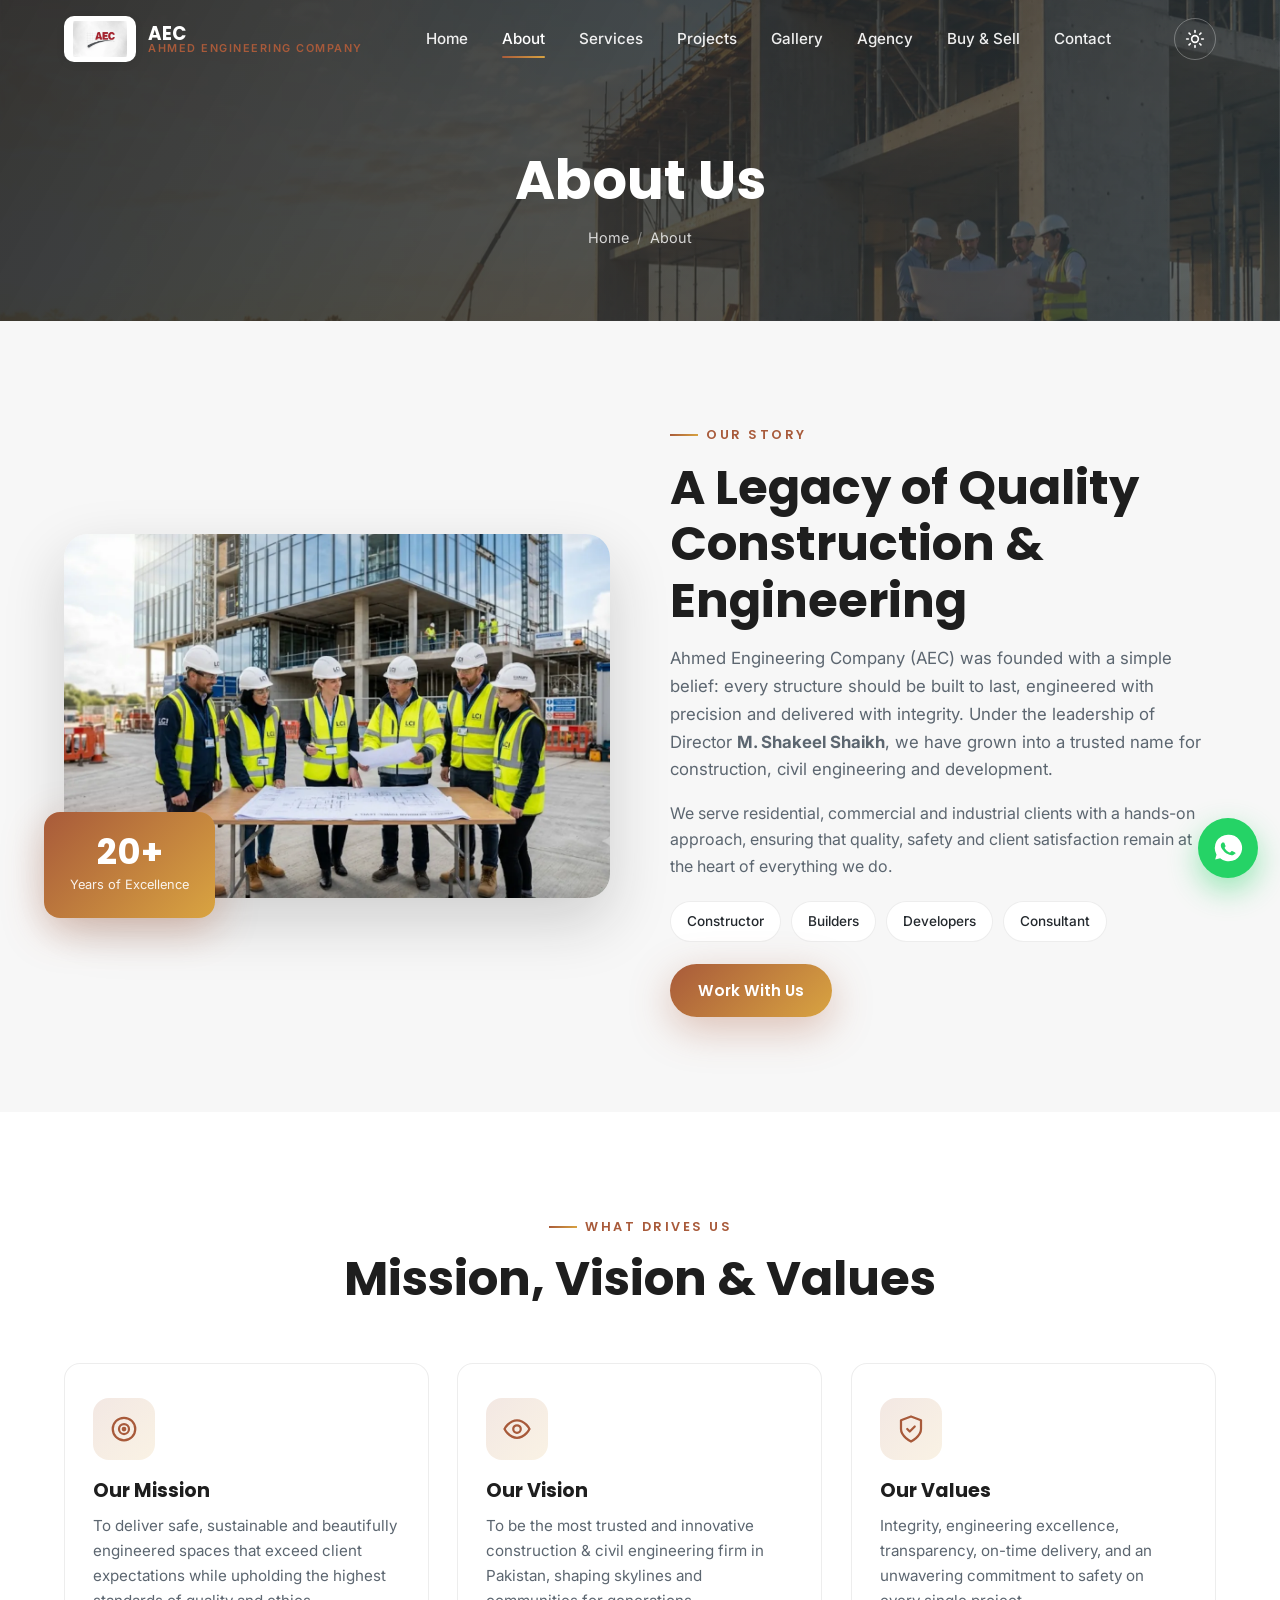
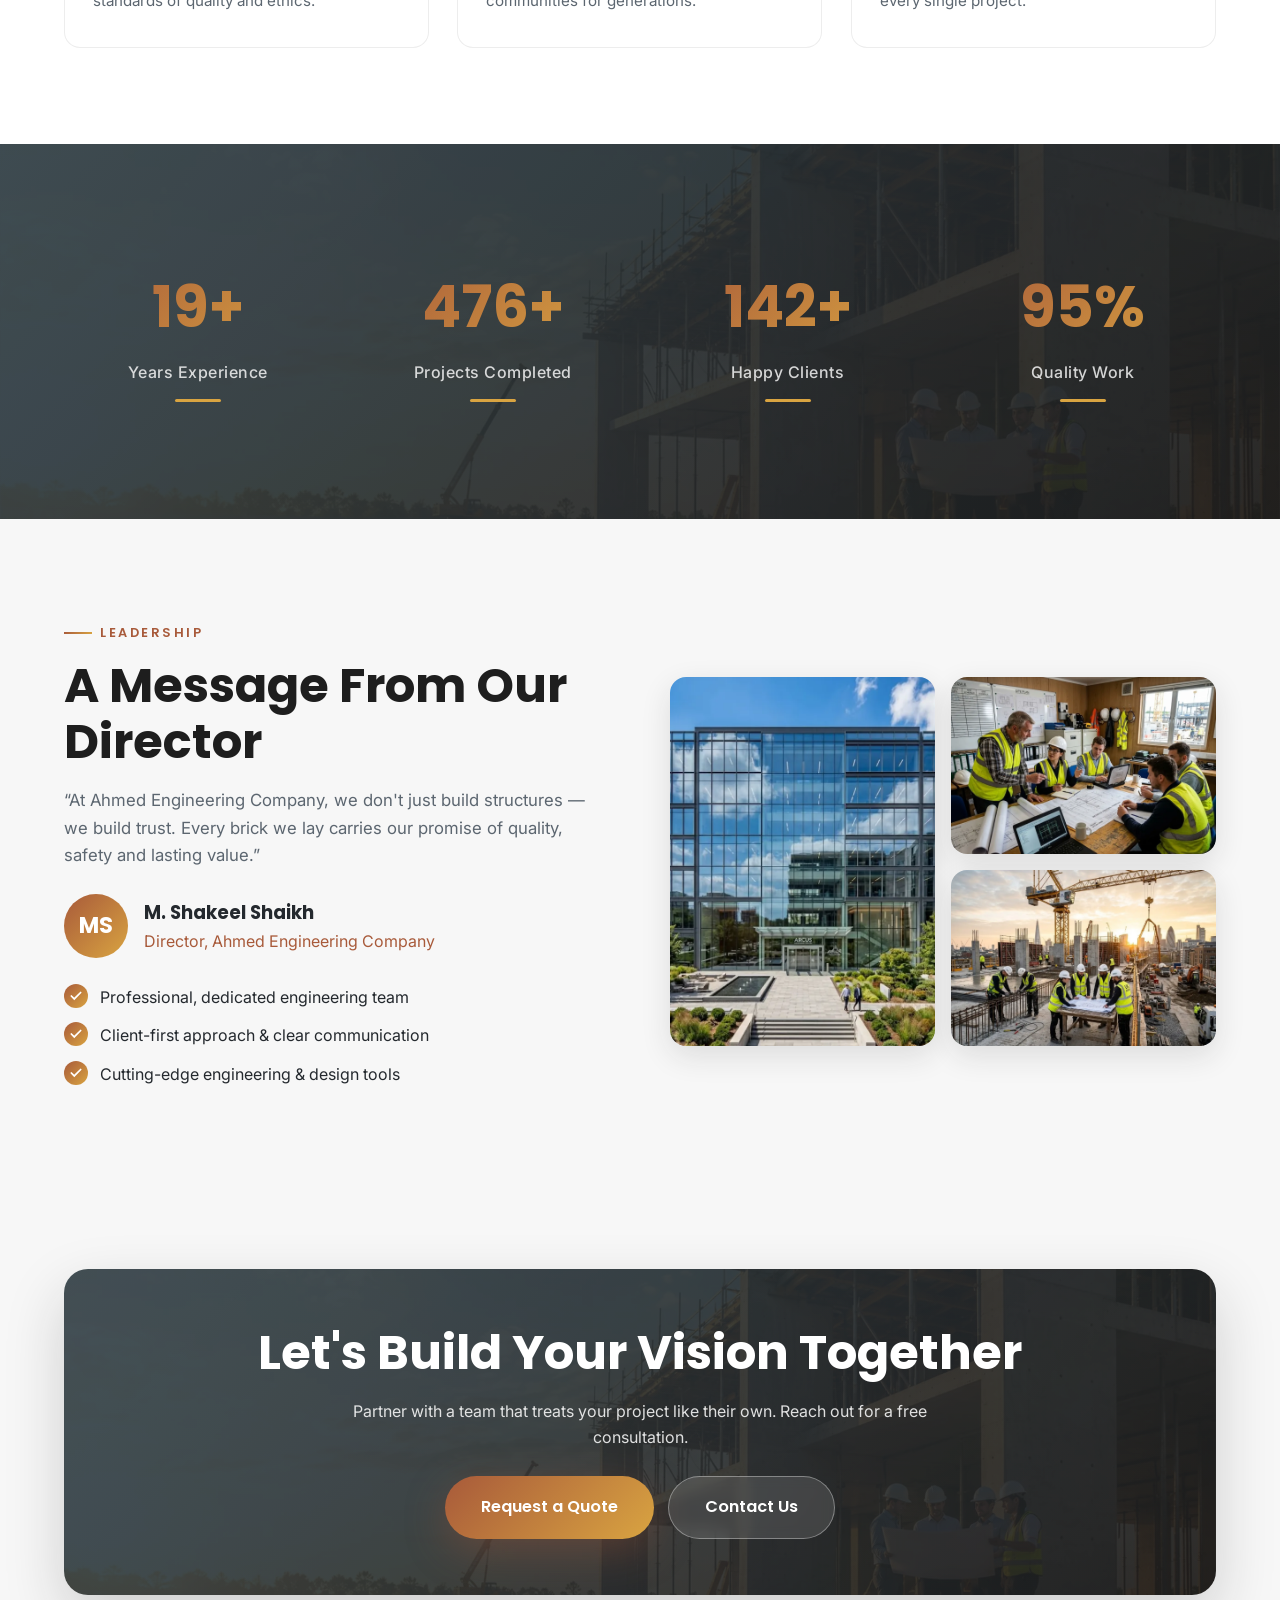
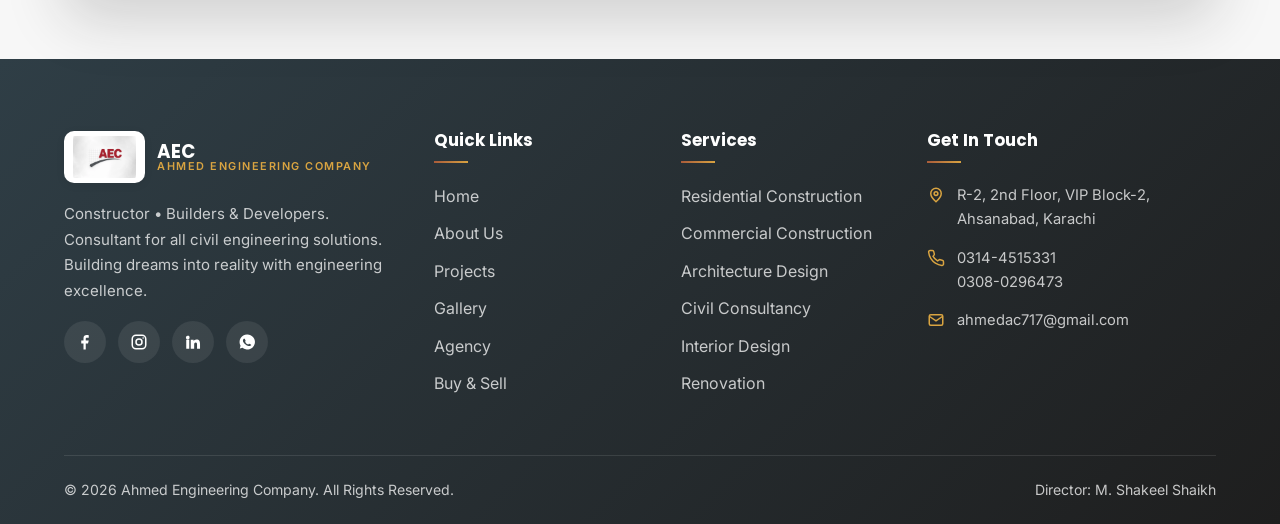
==== commit 7ab0e0d9: "tall picture format change in to webp" ====
--- a/about.html
+++ b/about.html
@@ -10,8 +10,8 @@
   <meta name="theme-color" content="#A85A3A" />
   <meta property="og:title" content="About Ahmed Engineering Company (AEC)" />
   <meta property="og:description" content="Mission, vision, experience and engineering excellence." />
-  <meta property="og:image" content="images/about-main.svg" />
-  <link rel="icon" type="image/png" href="images/logo.png" />
+  <meta property="og:image" content="images/about-main.webp" />
+  <link rel="icon" type="image/webp" href="images/logo.webp" />
   <link rel="preconnect" href="https://fonts.googleapis.com" />
   <link rel="preconnect" href="https://fonts.gstatic.com" crossorigin />
   <link
@@ -43,7 +43,7 @@
 
   <header class="navbar scrolled">
     <div class="container">
-      <a href="index.html" class="brand" aria-label="Home"><img src="images/logo.png" alt="AEC logo" /><span
+      <a href="index.html" class="brand" aria-label="Home"><img src="images/logo.webp" alt="AEC logo" /><span
           class="brand-text"><b>AEC</b><span>Ahmed Engineering Company</span></span></a>
       <nav class="nav-links" aria-label="Primary">
         <a href="index.html">Home</a><a href="about.html">About</a><a href="services.html">Services</a><a
@@ -83,7 +83,7 @@
   <section class="section">
     <div class="container split">
       <div class="split-media reveal left">
-        <div class="image-frame"><img src="images/about-main.svg" alt="AEC company" /></div>
+        <div class="image-frame"><img src="images/about-main.webp" alt="AEC company" /></div>
         <div class="exp-badge"><b>20+</b><span>Years of Excellence</span></div>
       </div>
       <div class="split-body reveal right">
@@ -206,9 +206,9 @@
       </div>
       <div class="split-media reveal right">
         <div class="image-stack">
-          <img src="images/office1.svg" alt="Head office" />
-          <img src="images/office3.svg" alt="Site team" />
-          <img src="images/about-1.svg" alt="Team meeting" />
+          <img src="images/office1.webp" alt="Head office" />
+          <img src="images/office3.webp" alt="Site team" />
+          <img src="images/about-1.webp" alt="Team meeting" />
         </div>
       </div>
     </div>
@@ -233,7 +233,7 @@
     <div class="container">
       <div class="footer-grid">
         <div class="footer-about">
-          <a href="index.html" class="brand"><img src="images/logo.png" alt="AEC logo" /><span
+          <a href="index.html" class="brand"><img src="images/logo.webp" alt="AEC logo" /><span
               class="brand-text"><b>AEC</b><span style="color:var(--accent);">Ahmed Engineering
                 Company</span></span></a>
           <p>Constructor • Builders &amp; Developers. Consultant for all civil engineering solutions. Building dreams
--- a/css/style.css
+++ b/css/style.css
@@ -440,7 +440,7 @@
 }
 .hero-bg {
   position: absolute; inset: -10% 0; z-index: -2;
-  background: url("../images/hero.svg") center/cover no-repeat;
+  background: url("../images/hero.webp") center/cover no-repeat;
   will-change: transform;
 }
 .hero::after {
@@ -592,7 +592,7 @@
 
 /* ------------------------- 10. COUNTERS --------------------------- */
 .stats { position: relative; background: var(--grad-dark); color: #fff; overflow: hidden; }
-.stats::before { content: ""; position: absolute; inset: 0; background: url("../images/hero.svg") center/cover; opacity: 0.08; }
+.stats::before { content: ""; position: absolute; inset: 0; background: url("../images/hero.webp") center/cover; opacity: 0.08; }
 .stats .container { position: relative; }
 .stat { text-align: center; padding: 20px; }
 .stat .num { font-family: var(--font-head); font-weight: 700; font-size: clamp(2.4rem, 5vw, 3.6rem); background: var(--grad-primary); -webkit-background-clip: text; background-clip: text; -webkit-text-fill-color: transparent; }
@@ -679,7 +679,7 @@
 
 /* newsletter */
 .newsletter { background: var(--grad-primary); color: #fff; border-radius: var(--radius-lg); padding: 52px; text-align: center; position: relative; overflow: hidden; box-shadow: var(--shadow-lg); }
-.newsletter::before { content: ""; position: absolute; inset: 0; background: url("../images/hero.svg") center/cover; opacity: 0.1; }
+.newsletter::before { content: ""; position: absolute; inset: 0; background: url("../images/hero.webp") center/cover; opacity: 0.1; }
 .newsletter > * { position: relative; }
 .newsletter h2 { color: #fff; }
 .newsletter p { color: rgba(255,255,255,0.9); max-width: 560px; margin: 10px auto 26px; }
@@ -811,7 +811,7 @@
 
 /* cta band */
 .cta-band { background: var(--grad-dark); color: #fff; border-radius: var(--radius-lg); padding: 56px; text-align: center; position: relative; overflow: hidden; box-shadow: var(--shadow-lg); }
-.cta-band::before { content: ""; position: absolute; inset: 0; background: url("../images/hero.svg") center/cover; opacity: 0.1; }
+.cta-band::before { content: ""; position: absolute; inset: 0; background: url("../images/hero.webp") center/cover; opacity: 0.1; }
 .cta-band > * { position: relative; }
 .cta-band h2 { color: #fff; }
 .cta-band p { color: rgba(255,255,255,0.85); max-width: 600px; margin: 12px auto 26px; }
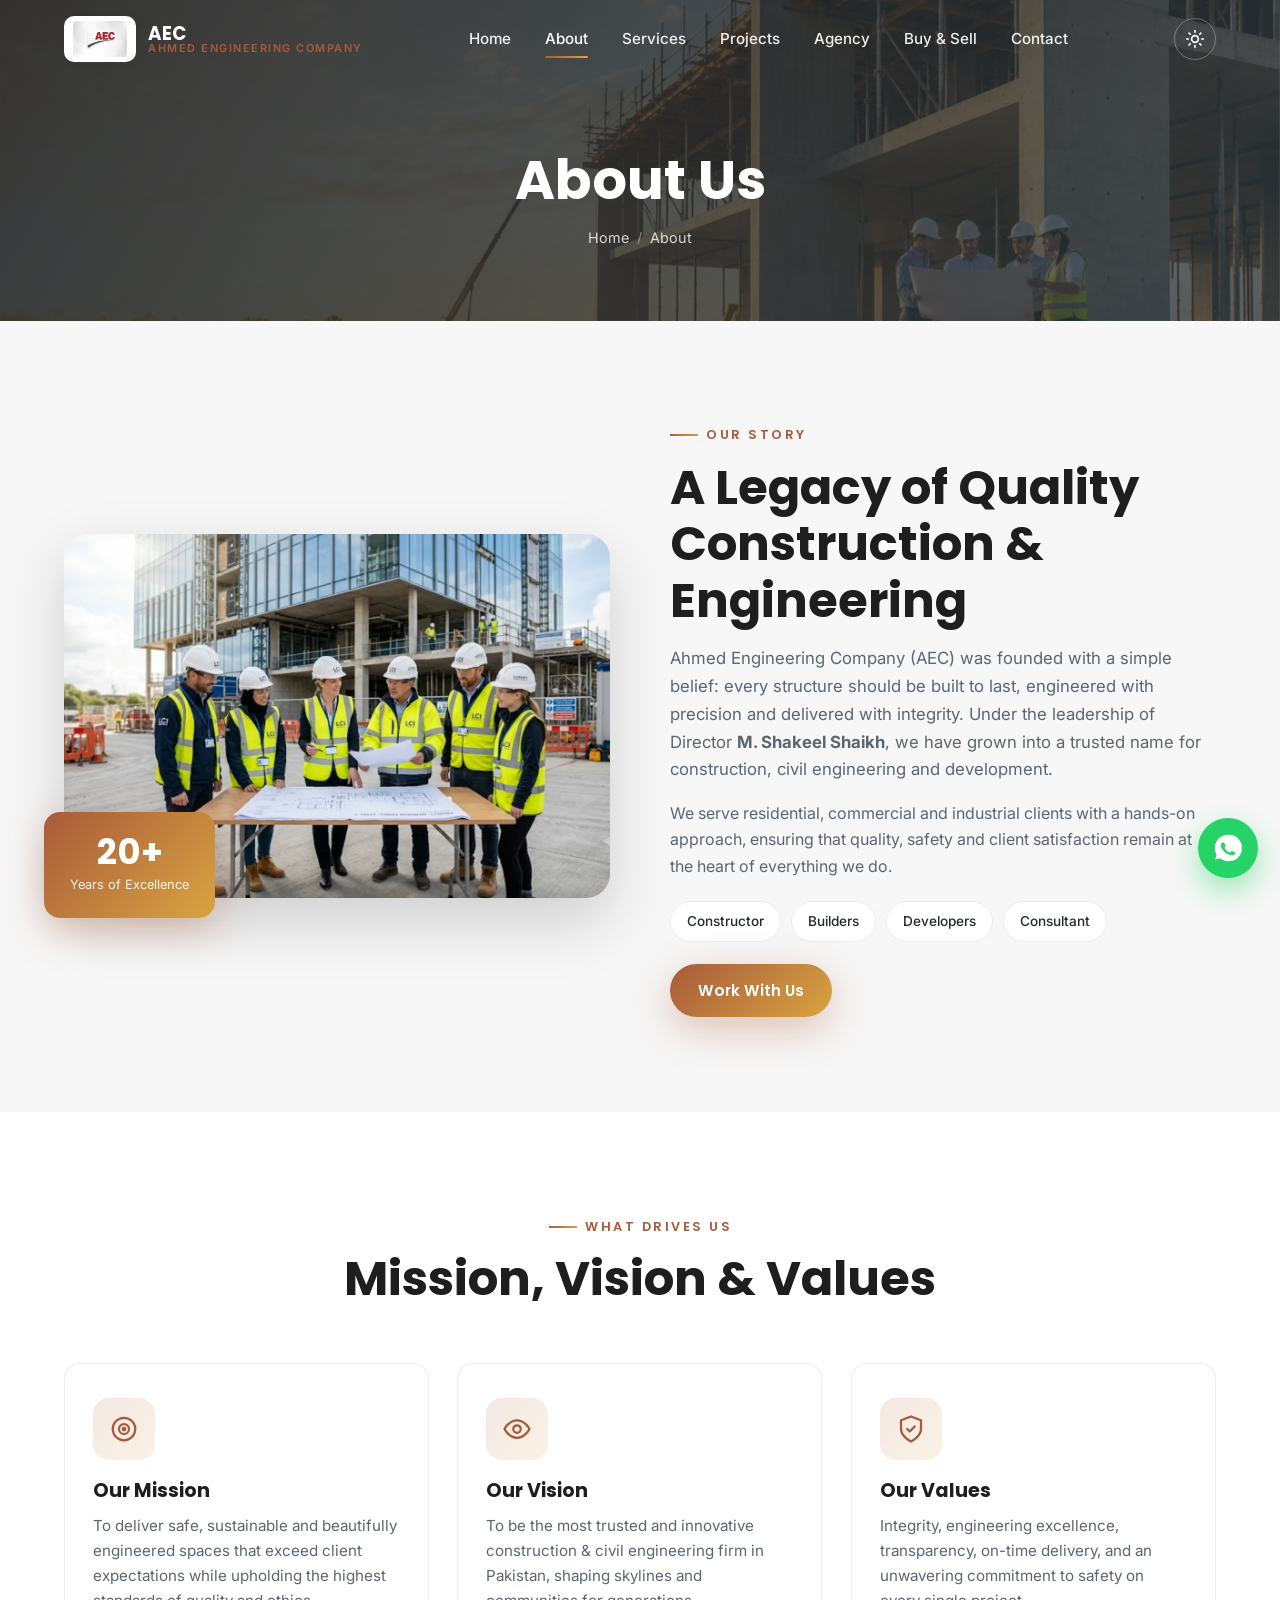
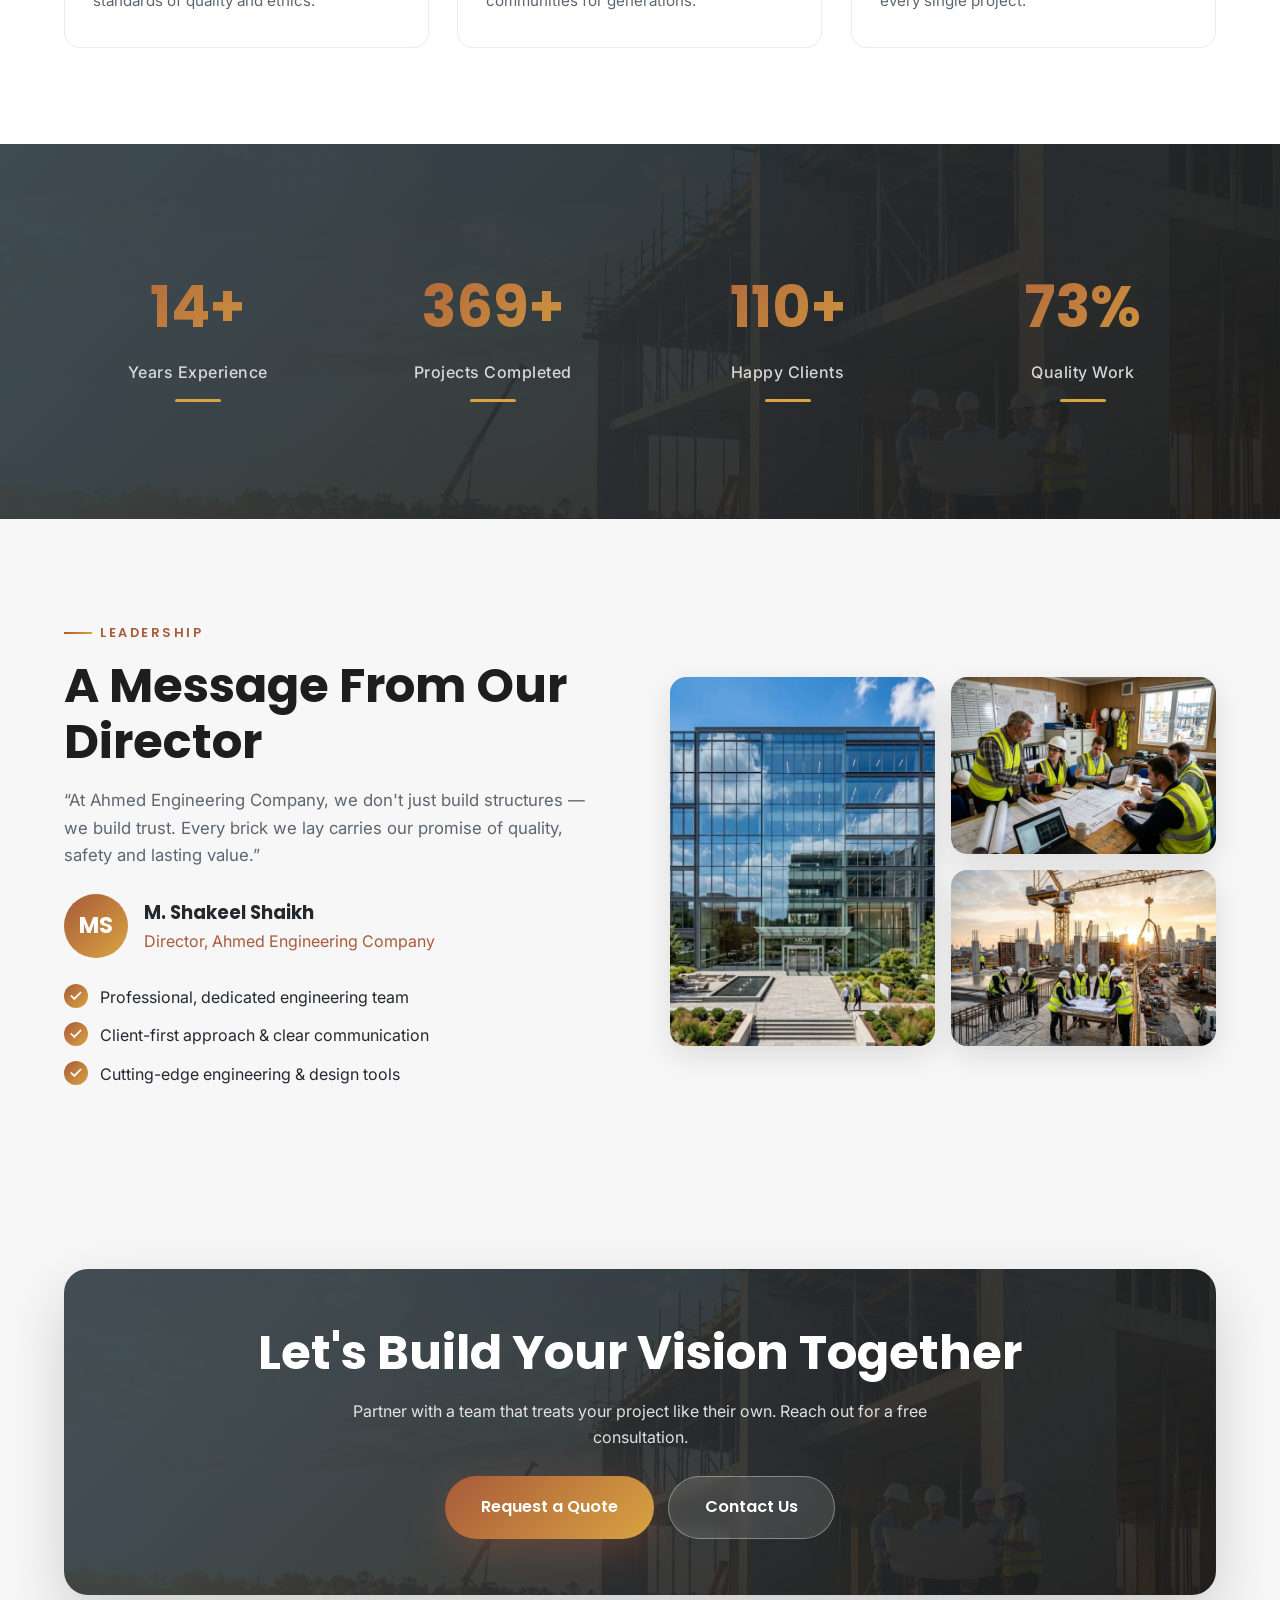
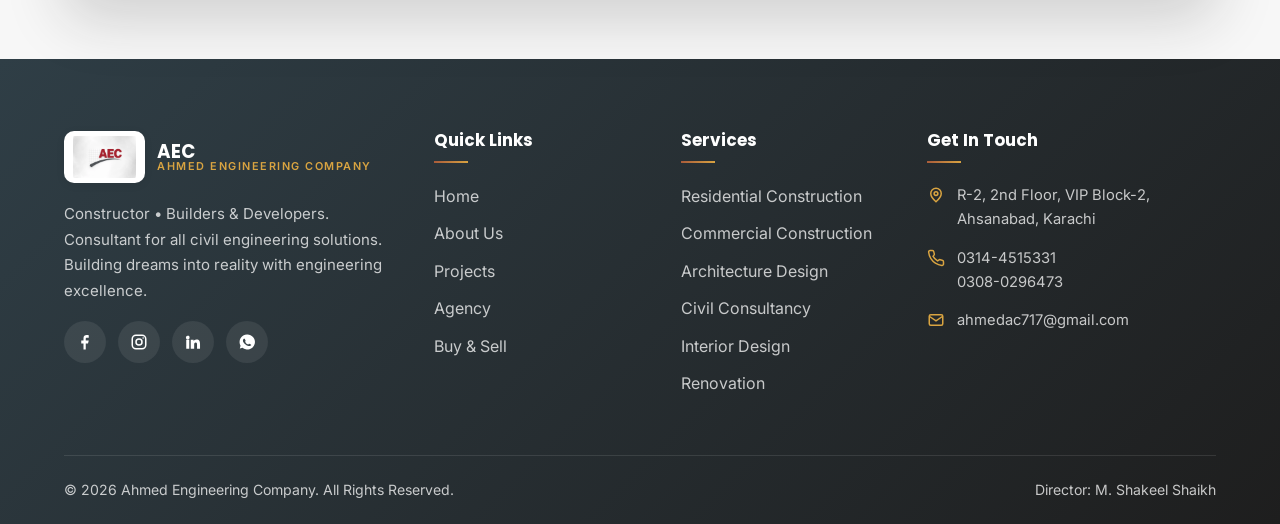
==== commit 8d7da0ae: "remove project page,renamed gallery pagr into project and dome shift upper in home page" ====
--- a/about.html
+++ b/about.html
@@ -47,7 +47,7 @@
           class="brand-text"><b>AEC</b><span>Ahmed Engineering Company</span></span></a>
       <nav class="nav-links" aria-label="Primary">
         <a href="index.html">Home</a><a href="about.html">About</a><a href="services.html">Services</a><a
-          href="projects.html">Projects</a><a href="gallery.html">Gallery</a><a href="agency.html">Agency</a><a
+          href="projects.html">Projects</a><a href="agency.html">Agency</a><a
           href="buy-sell.html">Buy &amp; Sell</a><a href="contact.html">Contact</a>
       </nav>
       <div class="nav-actions">
@@ -63,7 +63,7 @@
   </header>
   <nav class="mobile-menu" aria-label="Mobile">
     <a href="index.html">Home</a><a href="about.html">About</a><a href="services.html">Services</a><a
-      href="projects.html">Projects</a><a href="gallery.html">Gallery</a><a href="agency.html">Agency</a><a
+      href="projects.html">Projects</a><a href="agency.html">Agency</a><a
       href="buy-sell.html">Buy &amp; Sell</a><a href="https://wa.me/923080296473" target="_blank"
       rel="noopener">Contact</a>
     <a href="#" class="btn" data-modal-open="quoteModal">Request a Quote</a>
@@ -265,7 +265,6 @@
             <li><a href="index.html">Home</a></li>
             <li><a href="about.html">About Us</a></li>
             <li><a href="projects.html">Projects</a></li>
-            <li><a href="gallery.html">Gallery</a></li>
             <li><a href="agency.html">Agency</a></li>
             <li><a href="buy-sell.html">Buy &amp; Sell</a></li>
           </ul>
